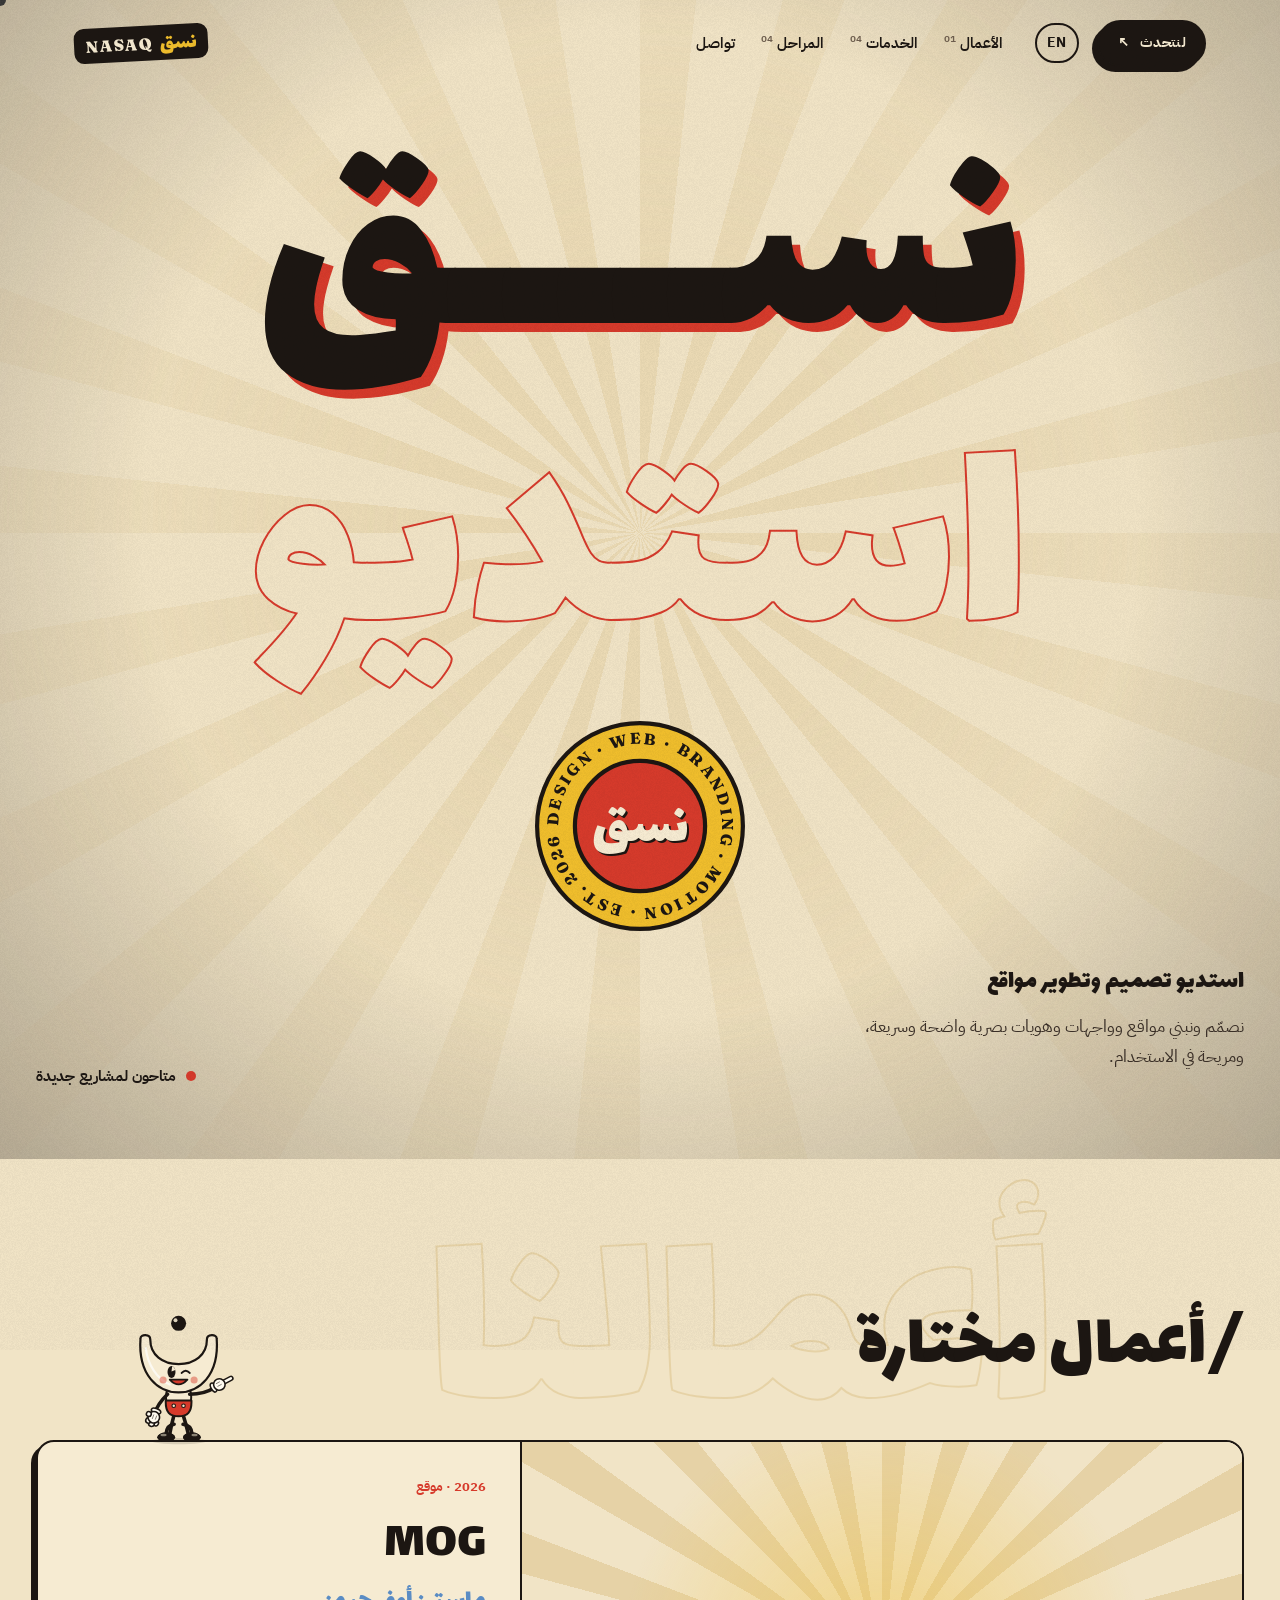
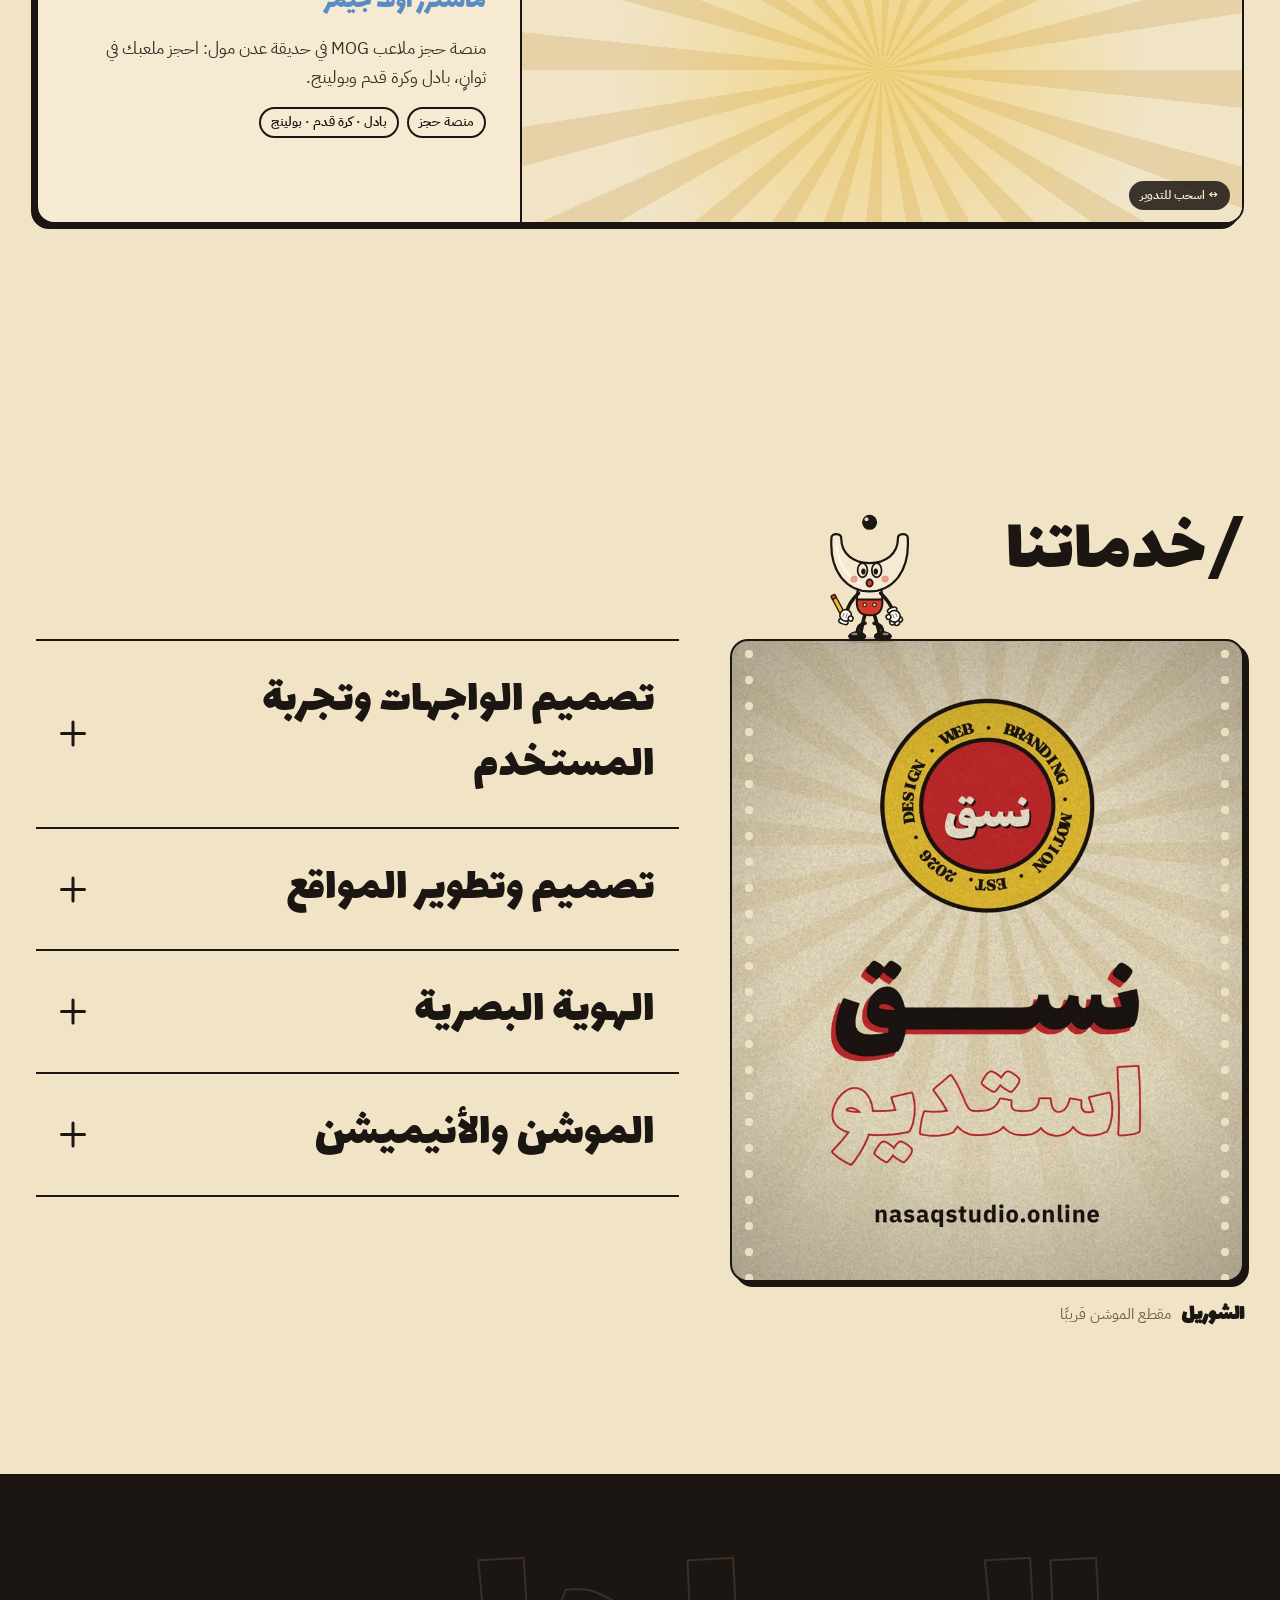
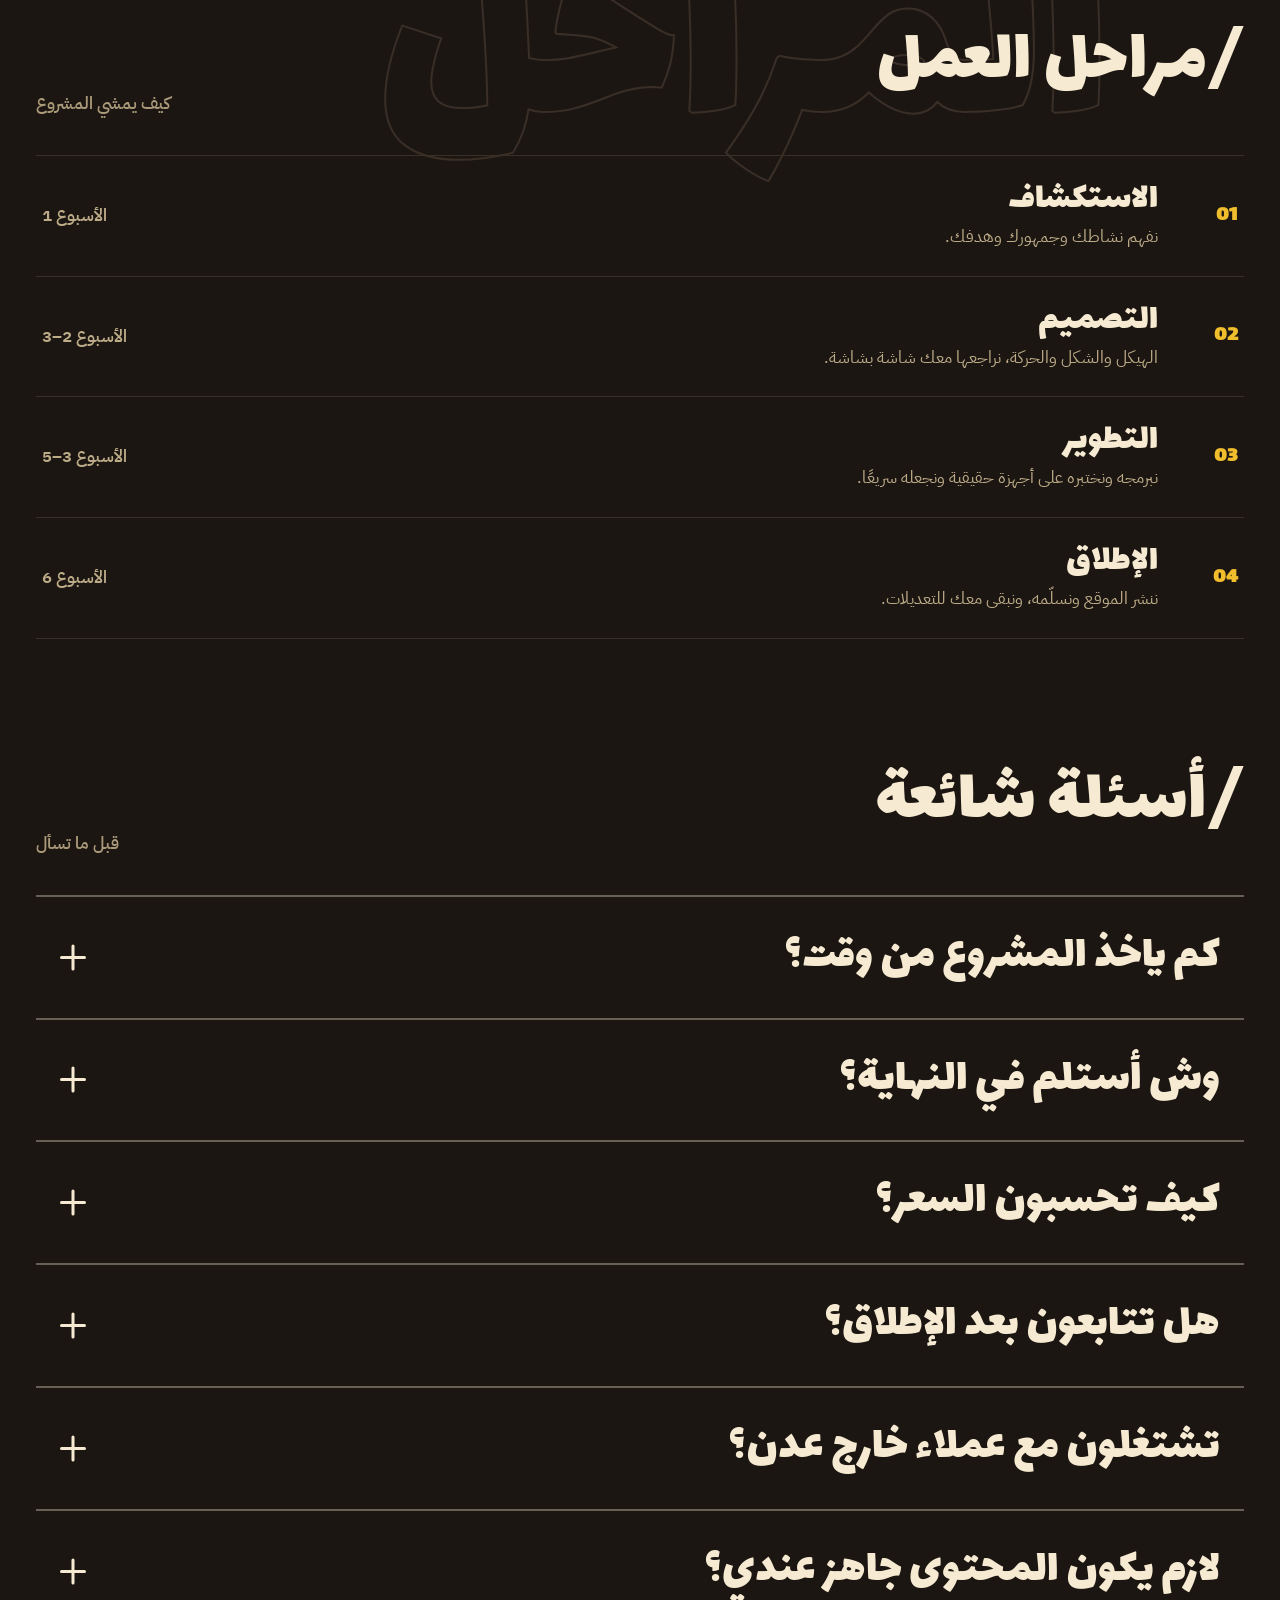
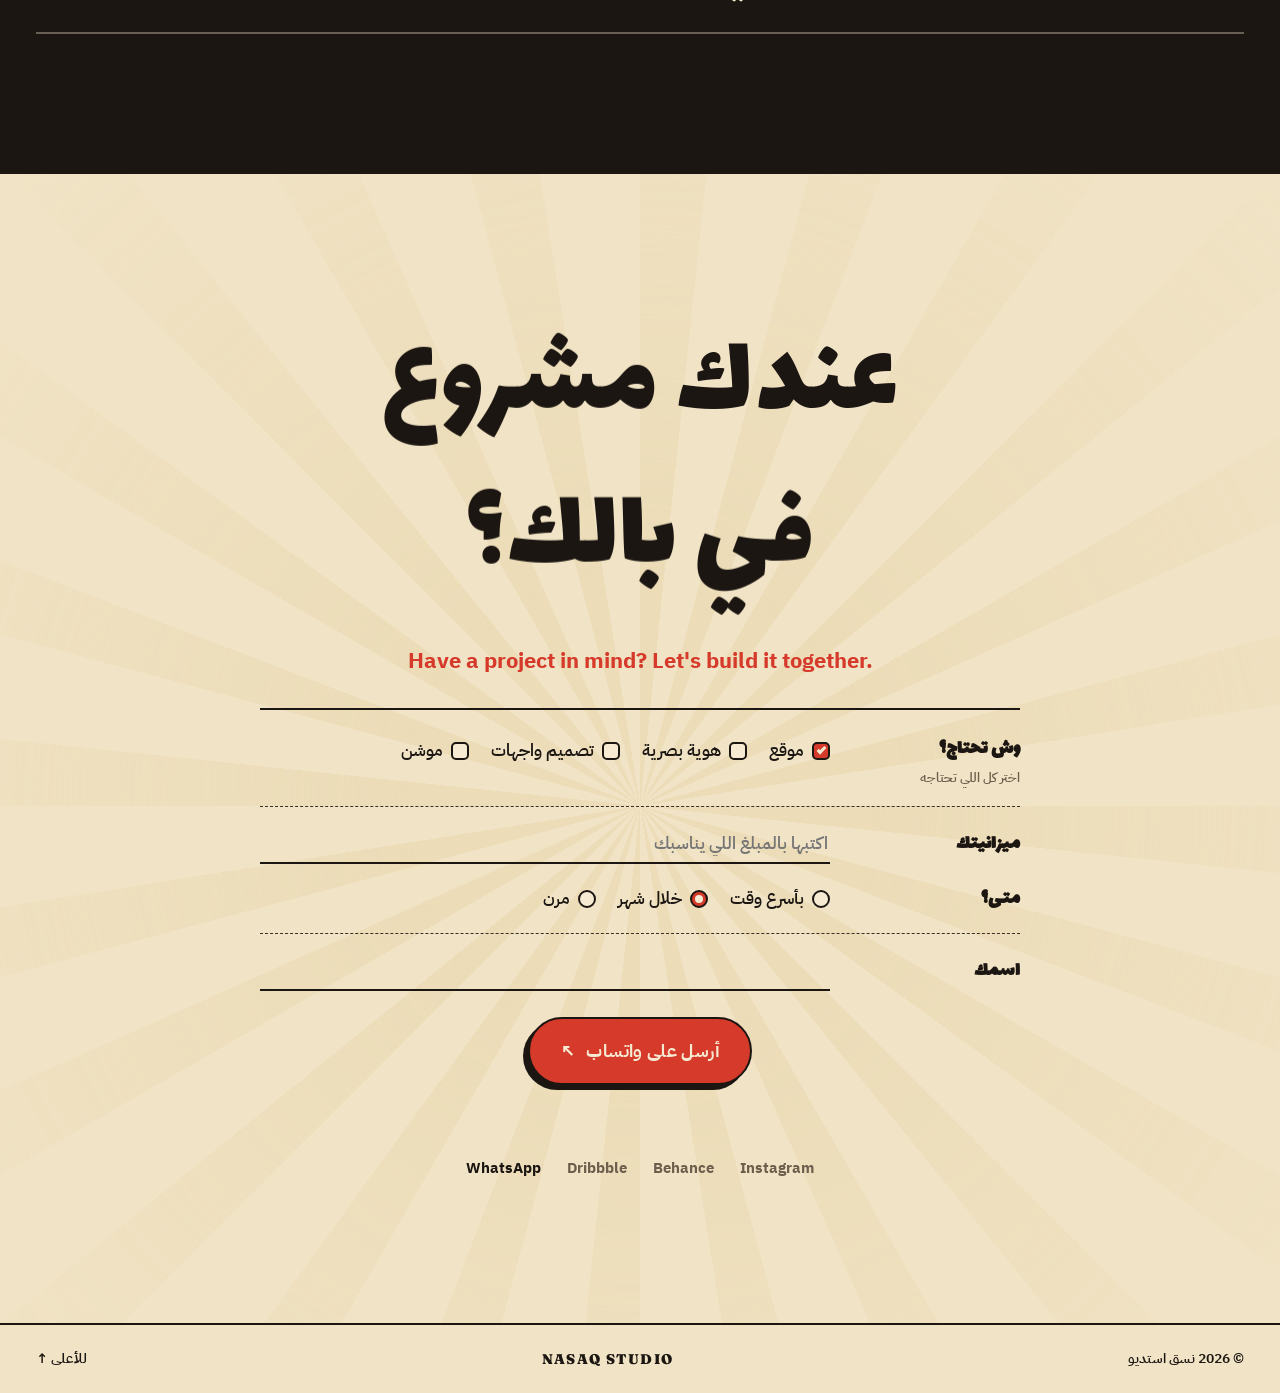
==== index.html @ 96a3510f "Lazy-load the reel and 3D, add Vercel Analytics and an FAQ - three.js is fetched only when a 3D cove" ====
<!doctype html>
<html lang="en" dir="ltr">
<head>
<meta charset="utf-8">
<meta name="viewport" content="width=device-width, initial-scale=1, viewport-fit=cover">
<title>Nasaq Studio</title>
<meta name="claude:viewport-fit-sides" content="cover">
<meta name="description" content="Nasaq Studio designs and builds websites, interfaces and brands.">
<meta property="og:type" content="website">
<meta property="og:title" content="نسق استديو · Nasaq Studio">
<meta property="og:description" content="Design &amp; web studio. Websites, interfaces and brands.">
<meta property="og:image" content="https://nasaqstudio.online/assets/og.png">
<meta property="og:url" content="https://nasaqstudio.online/">
<meta property="og:image:width" content="1200">
<meta property="og:image:height" content="630">
<meta name="twitter:card" content="summary_large_image">
<meta name="theme-color" content="#F1E4C6">
<link rel="icon" href="assets/icon.svg" type="image/svg+xml">
<link rel="preconnect" href="https://fonts.googleapis.com">
<link rel="preconnect" href="https://fonts.gstatic.com" crossorigin>
<link rel="stylesheet" href="https://fonts.googleapis.com/css2?family=Bricolage+Grotesque:opsz,wght@12..96,400;12..96,600;12..96,800&family=Fraunces:opsz,wght,SOFT,WONK@9..144,400..900,0..100,0..1&family=IBM+Plex+Sans+Arabic:wght@400;600;700&family=Lalezar&display=swap">
<script>
  (function (d) {
    // Arabic is the default; English only when the visitor picked it
    var l; try { l = localStorage.getItem('nasaq-lang'); } catch (e) {}
    if (l !== 'en') { d.lang = 'ar'; d.dir = 'rtl'; }
    d.classList.add('js-intro');
  })(document.documentElement);
</script>
<link rel="stylesheet" href="assets/style.css">
<script type="application/ld+json">{"@context": "https://schema.org", "@type": "FAQPage", "inLanguage": "ar", "mainEntity": [{"@type": "Question", "name": "كم ياخذ المشروع من وقت؟", "acceptedAnswer": {"@type": "Answer", "text": "أغلب المواقع تاخذ حوالي ستة أسابيع من أول جلسة لين الإطلاق، والصفحة الواحدة أقل. وتستلم جدول زمني واضح قبل ما نبدأ."}}, {"@type": "Question", "name": "وش أستلم في النهاية؟", "acceptedAnswer": {"@type": "Answer", "text": "موقع شغّال على الدومين حقك، وملفات التصميم، والكود المصدري، ودليل مختصر تعدّل فيه المحتوى بنفسك."}}, {"@type": "Question", "name": "كيف تحسبون السعر؟", "acceptedAnswer": {"@type": "Answer", "text": "كل مشروع يتسعّر حسب حجمه. اكتب ميزانيتك في النموذج تحت ونقترح عليك اللي يناسبها. السعر ومراحل الدفع نتفق عليها قبل أي شغل."}}, {"@type": "Question", "name": "هل تتابعون بعد الإطلاق؟", "acceptedAnswer": {"@type": "Answer", "text": "أكيد. نبقى معك للإصلاحات والتعديلات بعد الإطلاق، لفترة نتفق عليها سوا."}}, {"@type": "Question", "name": "تشتغلون مع عملاء خارج عدن؟", "acceptedAnswer": {"@type": "Answer", "text": "نعم. نشتغل مع عملاء من أي مكان، عن طريق واتساب ومكالمات الفيديو."}}, {"@type": "Question", "name": "لازم يكون المحتوى جاهز عندي؟", "acceptedAnswer": {"@type": "Answer", "text": "لا. أرسل اللي عندك، ونساعدك في النصوص والصور."}}]}</script>
</head>
<body>

<div class="grain" aria-hidden="true"></div>
<div class="iris" aria-hidden="true"></div>
<div class="follower" aria-hidden="true"><span></span></div>

<header class="nav">
  <div class="nav-in">
    <a class="logo" href="#top" aria-label="Nasaq Studio">
      <span class="logo-ar" lang="ar" dir="rtl">نسق</span><span class="logo-en">NASAQ</span>
    </a>
    <nav class="links" aria-label="Sections">
      <a href="#work"><span data-i18n="nav.work">Work</span> <sup data-count="work">01</sup></a>
      <a href="#services"><span data-i18n="nav.services">Services</span> <sup>04</sup></a>
      <a href="#process"><span data-i18n="nav.process">Process</span> <sup>04</sup></a>
      <a href="#contact" data-i18n="nav.contact">Contact</a>
    </nav>
    <button class="lang-btn" id="lang-tab" type="button"></button>
    <a class="btn btn-ink" href="#contact"><span data-i18n="nav.talk">Let's talk</span> <span class="arr">↗</span></a>
  </div>
</header>

<main id="top">

  <!-- HERO -->
  <section class="hero">
    <div class="rays" aria-hidden="true"></div>
    <div class="wrap hero-in">
      <h1 class="hero-title">
        <span class="line solid" data-split data-i18n="hero.solidFit">NASAQ</span>
        <span class="line outline" data-split data-i18n="hero.outline">STUDIO</span>
      </h1>

      <div class="seal">
        <svg viewBox="0 0 200 200">
          <defs><path id="ring" d="M100,100 m-78,0 a78,78 0 1,1 156,0 a78,78 0 1,1 -156,0"/></defs>
          <circle cx="100" cy="100" r="98" class="seal-bg"/>
          <circle cx="100" cy="100" r="62" class="seal-core"/>
          <text class="seal-ring" direction="ltr"><textPath href="#ring">DESIGN · WEB · BRANDING · MOTION · EST. 2026 ·</textPath></text>
        </svg>
        <span class="seal-ar" lang="ar" dir="rtl">نسق</span>
      </div>

      <div class="hero-foot">
        <div class="hero-copy reveal">
          <h2 data-i18n="hero.kicker">Design &amp; web studio</h2>
          <p data-i18n="hero.text">We design and build websites, interfaces and brands that are clear, quick and a pleasure to use.</p>
        </div>
        <p class="hero-status reveal"><i></i><span data-i18n="status">Available for new projects</span></p>
      </div>
    </div>
  </section>

  <!-- WORK -->
  <section class="sec work" id="work">
    <div class="ghost" aria-hidden="true" data-i18n="work.ghost">PORTFOLIO</div>
    <div class="wrap">
      <div class="sec-head">
        <h2 class="sec-title" data-split-words data-i18n="work.title">/Selected work</h2>
        <div class="filters" role="tablist" hidden>
          <button class="chip is-on" data-filter="all" role="tab" aria-selected="true" data-i18n="filter.all">All</button>
          <button class="chip" data-filter="website" role="tab" aria-selected="false" data-i18n="filter.website">Websites</button>
          <button class="chip" data-filter="branding" role="tab" aria-selected="false" data-i18n="filter.branding">Branding</button>
          <button class="chip" data-filter="exploration" role="tab" aria-selected="false" data-i18n="filter.exploration">Exploration</button>
        </div>
      </div>
      <div class="seat-wrap">
        <div class="noon-seat noon-work" data-noon="point" data-face="wink" data-seat aria-hidden="true"></div>
        <div class="grid" id="grid"></div>
      </div>
    </div>
  </section>

  <!-- SERVICES -->
  <section class="sec services" id="services">
    <div class="wrap">
      <h2 class="sec-title" data-split-words data-i18n="services.title">/Services</h2>
      <div class="svc">
      <figure class="reel" id="reel">
        <div class="noon-seat noon-reel" data-noon="pencil" data-face="wow" data-seat aria-hidden="true"></div>
        <div class="reel-screen">
          <div class="leader" aria-hidden="true"><span class="leader-n">3</span></div>
        </div>
        <figcaption><b data-i18n="reel.title">Showreel</b> <span data-i18n="reel.soon">Motion piece coming soon</span></figcaption>
      </figure>
      <ul class="acc">
        <li class="acc-item">
          <button class="acc-head" aria-expanded="false">
            <span class="acc-name" data-i18n="s1.name">UI/UX Design</span><span class="acc-icon" aria-hidden="true"></span>
          </button>
          <div class="acc-body"><div class="acc-inner">
            <p data-i18n="s1.text">Clear, scalable interfaces for websites, dashboards and mobile apps.</p>
          </div></div>
        </li>
        <li class="acc-item">
          <button class="acc-head" aria-expanded="false">
            <span class="acc-name" data-i18n="s2.name">Web Design &amp; Dev</span><span class="acc-icon" aria-hidden="true"></span>
          </button>
          <div class="acc-body"><div class="acc-inner">
            <p data-i18n="s2.text">Complete websites, designed and coded by us, fast on every phone.</p>
          </div></div>
        </li>
        <li class="acc-item">
          <button class="acc-head" aria-expanded="false">
            <span class="acc-name" data-i18n="s3.name">Branding</span><span class="acc-icon" aria-hidden="true"></span>
          </button>
          <div class="acc-body"><div class="acc-inner">
            <p data-i18n="s3.text">Logos, colour, type and the rules that keep a brand consistent.</p>
          </div></div>
        </li>
        <li class="acc-item">
          <button class="acc-head" aria-expanded="false">
            <span class="acc-name" data-i18n="s4.name">Motion &amp; Animation</span><span class="acc-icon" aria-hidden="true"></span>
          </button>
          <div class="acc-body"><div class="acc-inner">
            <p data-i18n="s4.text">Interface motion and short animations that make a product feel alive.</p>
          </div></div>
        </li>
      </ul>
      </div>
    </div>
  </section>

  <!-- PROCESS -->
  <section class="sec process" id="process">
    <div class="ghost ghost-dark" aria-hidden="true" data-i18n="process.ghost">PROCESS</div>
    <div class="wrap">
      <div class="sec-head">
        <h2 class="sec-title" data-split-words data-i18n="process.title">/Process</h2>
        <span class="sec-note" data-i18n="process.note">How a project runs</span>
      </div>
      <ol class="rows">
        <li class="row" data-follow="Listen" data-follow-key="p1.follow">
          <span class="row-n">01</span>
          <span class="row-main"><b data-i18n="p1.name">Discover</b><em data-i18n="p1.text">We learn the business, the audience and the goal.</em></span>
          <span class="row-when" data-i18n="p1.when">Week 1</span>
        </li>
        <li class="row" data-follow="Sketch" data-follow-key="p2.follow">
          <span class="row-n">02</span>
          <span class="row-main"><b data-i18n="p2.name">Design</b><em data-i18n="p2.text">Structure, look and motion, reviewed with you screen by screen.</em></span>
          <span class="row-when" data-i18n="p2.when">Weeks 2–3</span>
        </li>
        <li class="row" data-follow="Code" data-follow-key="p3.follow">
          <span class="row-n">03</span>
          <span class="row-main"><b data-i18n="p3.name">Build</b><em data-i18n="p3.text">We code it, test it on real phones and make it fast.</em></span>
          <span class="row-when" data-i18n="p3.when">Weeks 3–5</span>
        </li>
        <li class="row" data-follow="Go!" data-follow-key="p4.follow">
          <span class="row-n">04</span>
          <span class="row-main"><b data-i18n="p4.name">Launch</b><em data-i18n="p4.text">We publish, hand over, and stay on for changes.</em></span>
          <span class="row-when" data-i18n="p4.when">Week 6</span>
        </li>
      </ol>

      <!-- FAQ -->
      <div class="faq" id="faq">
        <div class="sec-head">
          <h2 class="sec-title faq-title" data-split-words data-i18n="faq.title">/FAQ</h2>
          <span class="sec-note" data-i18n="faq.note">Before you ask</span>
        </div>
        <ul class="acc faq-list">
        <li class="acc-item">
          <button class="acc-head" aria-expanded="false">
            <span class="acc-name" data-i18n="faq1.q">How long does a project take?</span><span class="acc-icon" aria-hidden="true"></span>
          </button>
          <div class="acc-body"><div class="acc-inner">
            <p data-i18n="faq1.a">Most websites take about six weeks from the first call to launch. A single page takes less. You get a clear timeline before we start.</p>
          </div></div>
        </li>
        <li class="acc-item">
          <button class="acc-head" aria-expanded="false">
            <span class="acc-name" data-i18n="faq2.q">What do I get at the end?</span><span class="acc-icon" aria-hidden="true"></span>
          </button>
          <div class="acc-body"><div class="acc-inner">
            <p data-i18n="faq2.a">A live site on your own domain, the design files, the source code, and a short guide for updating your content.</p>
          </div></div>
        </li>
        <li class="acc-item">
          <button class="acc-head" aria-expanded="false">
            <span class="acc-name" data-i18n="faq3.q">How do you price a project?</span><span class="acc-icon" aria-hidden="true"></span>
          </button>
          <div class="acc-body"><div class="acc-inner">
            <p data-i18n="faq3.a">Every project is priced on its scope. Write your budget in the brief below and we will suggest what fits it. Price and payment steps are agreed before any work starts.</p>
          </div></div>
        </li>
        <li class="acc-item">
          <button class="acc-head" aria-expanded="false">
            <span class="acc-name" data-i18n="faq4.q">Do you stay on after launch?</span><span class="acc-icon" aria-hidden="true"></span>
          </button>
          <div class="acc-body"><div class="acc-inner">
            <p data-i18n="faq4.a">Yes. We stay with you for fixes and changes after launch, for a period we agree on together.</p>
          </div></div>
        </li>
        <li class="acc-item">
          <button class="acc-head" aria-expanded="false">
            <span class="acc-name" data-i18n="faq5.q">Do you work with clients outside Aden?</span><span class="acc-icon" aria-hidden="true"></span>
          </button>
          <div class="acc-body"><div class="acc-inner">
            <p data-i18n="faq5.a">Yes. We work with clients anywhere, over WhatsApp and video calls.</p>
          </div></div>
        </li>
        <li class="acc-item">
          <button class="acc-head" aria-expanded="false">
            <span class="acc-name" data-i18n="faq6.q">Do I need my content ready?</span><span class="acc-icon" aria-hidden="true"></span>
          </button>
          <div class="acc-body"><div class="acc-inner">
            <p data-i18n="faq6.a">No. Send what you have, and we help with the text and the images.</p>
          </div></div>
        </li>
        </ul>
      </div>
    </div>
  </section>

  <!-- CONTACT -->
  <section class="sec contact" id="contact">
    <div class="rays rays-soft" aria-hidden="true"></div>
    <div class="wrap contact-in">
      <h2 class="cta-title" data-split-words data-i18n="cta.title">Have a project in mind?</h2>
      <p class="cta-alt" lang="ar" dir="rtl" data-i18n="cta.alt" data-alt-lang>عندك مشروع؟ خلّنا نسوّيه سوا.</p>
      <form class="brief" id="brief" novalidate>
        <fieldset>
          <legend><span data-i18n="brief.type">What do you need?</span> <small data-i18n="brief.many">pick all that apply</small></legend>
          <div class="opts">
            <label><input type="checkbox" name="type" id="type-web" value="web" checked><span data-i18n="brief.web">Website</span></label>
            <label><input type="checkbox" name="type" id="type-brand" value="brand"><span data-i18n="brief.brand">Branding</span></label>
            <label><input type="checkbox" name="type" id="type-ui" value="ui"><span data-i18n="brief.ui">UI/UX design</span></label>
            <label><input type="checkbox" name="type" id="type-motion" value="motion"><span data-i18n="brief.motion">Motion</span></label>
          </div>
        </fieldset>
        <label class="brief-name"><span data-i18n="brief.budget">Your budget</span>
          <input type="text" id="brief-budget" name="budget" inputmode="text" placeholder="e.g. $800" data-i18n-ph="brief.budgetPh">
        </label>
        <fieldset>
          <legend data-i18n="brief.when">When?</legend>
          <div class="opts">
            <label><input type="radio" name="when" id="when-1" value="1"><span data-i18n="brief.w1">As soon as possible</span></label>
            <label><input type="radio" name="when" id="when-2" value="2" checked><span data-i18n="brief.w2">Within a month</span></label>
            <label><input type="radio" name="when" id="when-3" value="3"><span data-i18n="brief.w3">Flexible</span></label>
          </div>
        </fieldset>
        <label class="brief-name"><span data-i18n="brief.name">Your name</span>
          <input type="text" id="brief-name" name="name" autocomplete="name">
        </label>
        <button class="btn btn-red magnetic" type="submit"><span data-i18n="brief.send">Send on WhatsApp</span> <span class="arr">↗</span></button>
        <p class="brief-note" id="brief-note" aria-live="polite"></p>
        <div class="brief-done" id="brief-done" hidden>
          <div class="noon-done" data-noon="thumbs" aria-hidden="true"></div>
          <p data-i18n="brief.done">Done! Your brief is waiting in WhatsApp. Hit send there and we'll reply soon.</p>
        </div>
      </form>
      <ul class="social-links" id="social-links"></ul>
    </div>
  </section>
</main>

<footer class="foot">
  <div class="wrap foot-in">
    <span data-i18n="foot.copy">© 2026 Nasaq Studio</span>
    <span class="foot-alt" lang="ar" dir="rtl" data-i18n="foot.alt" data-alt-lang>نسق استديو</span>
    <a href="#top" data-i18n="foot.top">Back to top ↑</a>
  </div>
</footer>

<script src="assets/vendor/gsap.min.js"></script>
<script src="assets/vendor/ScrollTrigger.min.js"></script>
<script src="assets/vendor/lenis.min.js"></script>
<script src="assets/site.js"></script>
<script src="assets/i18n.js"></script>
<script src="assets/projects.js"></script>
<script src="assets/cover.js"></script>
<script src="assets/models.js"></script>
<script src="assets/noon.js"></script>
<script src="assets/main.js"></script>
<!-- Vercel Web Analytics (cookie-free page views) -->
<script>window.va = window.va || function () { (window.vaq = window.vaq || []).push(arguments); };</script>
<script defer src="/_vercel/insights/script.js"></script>
</body>
</html>
---- assets/style.css ----
/* Nasaq Studio — 1930s cartoon print on cream paper: ink outlines, hard shadows, film grain.
   Layout: typographic sections stacked like title cards; one bold colour moment per section. */
:root {
  --paper: #F1E4C6;
  --paper-2: #E6D2A6;
  --ink: #1C1612;
  --ink-2: #3A2F27;
  --cream: #F6EBD2;
  --red: #D63A2B;
  --orange: #E5682E;
  --mustard: #F0BE2C;
  --blue: #5A8CC4;
  --muted: #6E5E4E;

  --display: "Fraunces", "Georgia", "Times New Roman", serif;
  --body: "Bricolage Grotesque", "Segoe UI", system-ui, sans-serif;
  --ar: "Lalezar", "IBM Plex Sans Arabic", "Segoe UI", sans-serif;

  --ease: cubic-bezier(0.22, 1, 0.36, 1);
  --edge: 2.5px solid var(--ink);
  --shadow: 5px 5px 0 var(--ink);
  --gut: max(16px, env(safe-area-inset-left, 0px));
  --gut-r: max(16px, env(safe-area-inset-right, 0px));
  color-scheme: light;
}

*, *::before, *::after { box-sizing: border-box; }
html { -webkit-text-size-adjust: 100%; }
html.lenis, html.lenis body { height: auto; }
.lenis.lenis-smooth { scroll-behavior: auto !important; }
body {
  margin: 0;
  background: var(--paper);
  color: var(--ink);
  font-family: var(--body);
  font-size: 17px;
  line-height: 1.55;
  overflow-x: hidden;
}
img { max-width: 100%; display: block; }
a { color: inherit; }
button { font: inherit; color: inherit; }
:focus-visible { outline: 3px solid var(--red); outline-offset: 3px; }
[lang="ar"] { font-family: var(--ar); font-weight: 400; }

.wrap {
  width: 100%;
  max-width: 1240px;
  margin-inline: auto;
  padding-left: var(--gut);
  padding-right: var(--gut-r);
}

/* ---------- Film grain + vignette ---------- */
.grain {
  position: fixed; inset: -50%;
  z-index: 90; pointer-events: none;
  opacity: .14; mix-blend-mode: multiply;
  background-size: 160px 160px;
  animation: grain 1s steps(6) infinite;
}
@keyframes grain {
  0% { transform: translate(0, 0); }
  20% { transform: translate(-3%, 2%); }
  40% { transform: translate(2%, -3%); }
  60% { transform: translate(-2%, -1%); }
  80% { transform: translate(3%, 3%); }
  100% { transform: translate(0, 0); }
}

/* ---------- Iris (page in/out) ---------- */
.iris {
  --r: 150vmax;
  position: fixed; inset: 0; z-index: 100; pointer-events: none;
  background: var(--ink);
  -webkit-mask: radial-gradient(circle at var(--x, 50%) var(--y, 50%), transparent var(--r), #000 calc(var(--r) + 1px));
          mask: radial-gradient(circle at var(--x, 50%) var(--y, 50%), transparent var(--r), #000 calc(var(--r) + 1px));
  visibility: hidden;
}
html.js-intro .iris { visibility: visible; --r: 0px; }
.is-flicker { animation: flicker .9s steps(7) .3s 1 both; }
@keyframes flicker {
  0%, 30%, 60% { filter: brightness(1); }
  15%, 45% { filter: brightness(.82); }
  75% { filter: brightness(1.06); }
  100% { filter: none; }
}

/* ---------- Pills, chips, buttons ---------- */
.pill {
  display: inline-flex; align-items: center; gap: 8px;
  padding: 6px 14px;
  border: var(--edge); border-radius: 999px;
  background: var(--cream);
  font-size: 14px; font-weight: 600; text-decoration: none;
  white-space: nowrap;
  transition: transform .4s var(--ease), box-shadow .4s var(--ease), background .3s;
}
a.pill:hover { transform: translate(-2px, -2px); box-shadow: 3px 3px 0 var(--ink); background: var(--mustard); }
.status i {
  width: 9px; height: 9px; border-radius: 50%;
  background: var(--red); box-shadow: 0 0 0 0 var(--red);
  animation: pulse 1.8s var(--ease) infinite;
}
@keyframes pulse {
  0% { box-shadow: 0 0 0 0 rgba(214, 58, 43, .55); }
  100% { box-shadow: 0 0 0 9px rgba(214, 58, 43, 0); }
}

.btn {
  display: inline-flex; align-items: center; gap: 10px;
  padding: 12px 22px;
  border: var(--edge); border-radius: 999px;
  font-weight: 800; font-size: 15px; letter-spacing: .02em;
  text-decoration: none; white-space: nowrap;
  box-shadow: var(--shadow);
  transition: transform .45s var(--ease), box-shadow .45s var(--ease);
}
.btn:hover { transform: translate(-2px, -2px); box-shadow: 7px 7px 0 var(--ink); }
.btn:active { transform: translate(3px, 3px); box-shadow: 1px 1px 0 var(--ink); }
.btn .arr { display: inline-block; transition: transform .45s var(--ease); }
.btn:hover .arr { transform: rotate(45deg); }
.btn-ink { background: var(--ink); color: var(--cream); }
.btn-red { background: var(--red); color: var(--cream); font-size: 18px; padding: 16px 30px; }

.chip {
  border: var(--edge); border-radius: 999px;
  background: transparent; padding: 6px 14px;
  font-size: 14px; font-weight: 600; cursor: pointer;
  transition: background .3s, color .3s;
}
.chip:hover { background: var(--paper-2); }
.chip.is-on { background: var(--ink); color: var(--cream); }

/* ---------- Nav ---------- */
/* Fixed and the same size in every state: scrolling only fades a backdrop in,
   so nothing below it moves. */
.nav {
  position: fixed; top: 0; left: 0; right: 0; z-index: 50;
  padding-top: calc(12px + env(safe-area-inset-top, 0px));
  padding-left: max(10px, env(safe-area-inset-left, 0px));
  padding-right: max(10px, env(safe-area-inset-right, 0px));
  pointer-events: none;
}
.nav-in {
  position: relative; isolation: isolate;
  display: flex; align-items: center; gap: 18px;
  max-width: 1160px; margin-inline: auto;
  padding: 8px 14px;
  pointer-events: auto;
}
.nav-in::before {
  content: ""; position: absolute; inset: 0; z-index: -1;
  background: rgba(241, 228, 198, .9);
  -webkit-backdrop-filter: blur(8px); backdrop-filter: blur(8px);
  border: var(--edge); border-radius: 999px;
  box-shadow: 3px 3px 0 var(--ink);
  opacity: 0; transform: translateY(-8px) scale(.985);
  transition: opacity .45s var(--ease), transform .6s var(--ease);
  will-change: opacity, transform;
}
.nav.is-stuck .nav-in::before { opacity: 1; transform: none; }
.lang-btn {
  flex: none; display: grid; place-items: center;
  min-width: 40px; height: 40px; padding: 0 10px;
  border: var(--edge); border-radius: 999px; background: transparent;
  font-weight: 800; font-size: 14px; letter-spacing: .04em; cursor: pointer;
  transition: background .3s, color .3s;
}
.lang-btn:lang(ar) { font-family: var(--ar); font-size: 18px; font-weight: 400; letter-spacing: 0; }
/* Header order: talk + language at the start, section links, logo at the far end */
.nav-in > .btn { order: -2; }
.nav-in > .lang-btn { order: -1; }
.nav-in > .logo { order: 1; margin-inline-start: auto; }
.nav-gap { display: none; }
.lang-btn:hover { background: var(--ink); color: var(--mustard); }
.nav-in > .btn { margin-inline-start: 0; padding: 9px 18px; font-size: 14px; box-shadow: 3px 3px 0 var(--ink); }
.logo {
  display: inline-flex; align-items: baseline; gap: 6px;
  text-decoration: none;
  background: var(--ink); color: var(--cream);
  padding: 4px 12px 2px; border-radius: 10px;
  transform: rotate(-3deg);
}
.logo-ar { font-size: 22px; line-height: 1.2; color: var(--mustard); }
.logo-en { font-family: var(--display); font-weight: 900; font-size: 16px; letter-spacing: .08em; }
.links { display: flex; gap: 26px; margin-inline-start: 14px; }
.links a { text-decoration: none; font-weight: 600; font-size: 15px; position: relative; }
.links a::after {
  content: ""; position: absolute; left: 0; right: 0; bottom: -3px; height: 2px;
  background: var(--red); transform: scaleX(0); transform-origin: right;
  transition: transform .5s var(--ease);
}
.links a:hover::after { transform: scaleX(1); transform-origin: left; }
.links sup { font-size: 10px; color: var(--muted); font-variant-numeric: tabular-nums; }
.links + .btn { margin-inline-start: 0; }
@media (max-width: 900px) {
  .links { display: none; }
  .nav .status { display: none; }
}

/* ---------- Hero ---------- */
.hero { position: relative; overflow: hidden; padding-block: calc(100px + env(safe-area-inset-top, 0px)) 70px; }
.rays {
  position: absolute; left: 50%; top: 46%;
  width: 260vmax; height: 260vmax; margin: -130vmax 0 0 -130vmax;
  background: repeating-conic-gradient(from 0deg, var(--paper-2) 0deg 6deg, transparent 6deg 15deg);
  opacity: .55;
  animation: spin 160s linear infinite;
  -webkit-mask: radial-gradient(circle, #000 0, #000 18vmax, transparent 70vmax);
          mask: radial-gradient(circle, #000 0, #000 18vmax, transparent 70vmax);
}
@keyframes spin { to { transform: rotate(360deg); } }
.hero::after { /* vignette */
  content: ""; position: absolute; inset: 0; pointer-events: none;
  background: radial-gradient(ellipse at 50% 45%, transparent 55%, rgba(28, 22, 18, .28) 100%);
}
.hero-in { position: relative; z-index: 1; display: grid; justify-items: center; gap: 10px; }
.hero-title {
  margin: 10px 0 0;
  font-family: var(--display);
  font-variation-settings: "SOFT" 100, "WONK" 1;
  font-weight: 900;
  font-size: clamp(64px, 18.5vw, 250px);
  line-height: .82; letter-spacing: -.02em;
  text-align: center;
}
.line { display: block; overflow: hidden; padding-bottom: .06em; }
.line .ch, .line .w { display: inline-block; will-change: transform; }
.line .w { white-space: nowrap; }
.solid { color: var(--ink); text-shadow: .03em .03em 0 var(--red); }
/* Outlined words: the stroke is painted first and the letter filled on top in the paper colour,
   so only the outer edge shows (no inner rings where Arabic letters overlap). */
.outline { color: var(--paper); -webkit-text-stroke: max(3px, .024em) var(--red); paint-order: stroke fill; }

.seal {
  position: relative;
  width: clamp(120px, 20vw, 210px); aspect-ratio: 1; max-width: 100%;
  margin-top: -2.2vw;
}
.seal svg { width: 100%; height: 100%; animation: spin 26s linear infinite; }
.seal-bg { fill: var(--mustard); stroke: var(--ink); stroke-width: 4; }
.seal-core { fill: var(--red); stroke: var(--ink); stroke-width: 4; }
.seal-ring { font-family: var(--body); font-weight: 800; font-size: 15px; letter-spacing: 2.4px; fill: var(--ink); }
.seal-ar {
  position: absolute; inset: 0; display: grid; place-items: center;
  font-size: clamp(30px, 5.4vw, 58px); color: var(--cream); line-height: 1;
  text-shadow: 2px 2px 0 var(--ink);
}

.hero-foot {
  width: 100%;
  display: flex; justify-content: space-between; align-items: flex-end; gap: 24px; flex-wrap: wrap;
  margin-top: 10px;
}
.hero-copy { max-width: 380px; min-width: 0; }
.hero-copy h2 { font-family: var(--display); font-size: 26px; font-weight: 800; margin: 0 0 6px; }
.hero-copy p { margin: 0 0 18px; color: var(--ink-2); }
.socials { list-style: none; margin: 0; padding: 0; display: flex; flex-direction: column; gap: 10px; align-items: flex-end; }
@media (max-width: 640px) {
  .socials { flex-direction: row; flex-wrap: wrap; align-items: center; }
  .seal { margin-top: 6px; }
}

/* ---------- Sections ---------- */
.sec { position: relative; padding-block: clamp(70px, 11vw, 140px); overflow: hidden; }
.sec-head { display: flex; align-items: flex-end; justify-content: space-between; gap: 20px; flex-wrap: wrap; margin-bottom: 36px; }
.sec-title {
  margin: 0;
  font-family: var(--display); font-weight: 800;
  font-variation-settings: "SOFT" 50, "WONK" 0;
  font-size: clamp(38px, 6.4vw, 76px);
  line-height: 1; letter-spacing: -.01em; text-transform: uppercase;
  text-wrap: balance;
}
.word { display: inline-block; overflow: hidden; vertical-align: top; padding-bottom: .08em; }
.word > span { display: inline-block; will-change: transform; }
.sec-note { font-weight: 600; color: var(--muted); }
.ghost {
  position: absolute; top: clamp(20px, 4vw, 60px); left: 0; right: 0;
  display: flex; justify-content: center;
  font-family: var(--display); font-weight: 900;
  font-size: clamp(90px, 21vw, 300px); line-height: 1;
  color: var(--paper); -webkit-text-stroke: 3px var(--paper-2); paint-order: stroke fill;
  white-space: nowrap; pointer-events: none; user-select: none;
}
.sec > .wrap { position: relative; }

/* ---------- Work grid ---------- */
.grid { display: grid; grid-template-columns: repeat(12, 1fr); gap: 26px; }
.card {
  grid-column: span 12;
  display: grid; grid-template-columns: 1.5fr 1fr; gap: 0;
  border: var(--edge); border-radius: 18px; overflow: hidden;
  background: var(--cream); box-shadow: var(--shadow);
  text-decoration: none;
  transition: transform .6s var(--ease), box-shadow .6s var(--ease);
}
.card:hover { transform: translate(-3px, -3px) rotate(-.4deg); box-shadow: 9px 9px 0 var(--ink); }
.card-media { position: relative; overflow: hidden; border-inline-end: var(--edge); min-height: 260px; }
.card-media > * { transition: transform 1s var(--ease); }
.card:hover .card-media > * { transform: scale(1.05); }
.card-body { padding: clamp(20px, 3vw, 34px); display: flex; flex-direction: column; gap: 14px; min-width: 0; }
.card-kicker { font-size: 13px; font-weight: 800; letter-spacing: .12em; text-transform: uppercase; color: var(--red); }
.card-title { font-family: var(--display); font-weight: 900; font-size: clamp(30px, 4vw, 50px); line-height: .95; margin: 0; text-wrap: balance; }
.card-title span { display: block; color: var(--blue); font-weight: 700; font-size: .55em; margin-top: 6px; }
.card-sum { margin: 0; color: var(--ink-2); }
.tags { display: flex; flex-wrap: wrap; gap: 8px; list-style: none; padding: 0; margin: 0; }
.tags li { border: 2px solid var(--ink); border-radius: 999px; padding: 2px 10px; font-size: 13px; font-weight: 600; }
.card-go {
  margin-top: auto; align-self: flex-start;
  display: inline-grid; place-items: center;
  width: 54px; height: 54px; border-radius: 50%;
  background: var(--mustard); border: var(--edge);
  font-size: 22px; font-weight: 800;
  transition: transform .6s var(--ease), background .3s;
}
.card:hover .card-go { transform: rotate(45deg); background: var(--red); color: var(--cream); }
.slot {
  grid-column: span 12;
  border: 2.5px dashed var(--ink); border-radius: 18px;
  padding: 26px; display: flex; align-items: center; justify-content: space-between; gap: 16px; flex-wrap: wrap;
  color: var(--ink-2);
}
.slot b { font-family: var(--display); font-size: 24px; color: var(--ink); }
.slot a { font-weight: 800; }
.grid .is-hidden { display: none; }
.empty { grid-column: span 12; padding: 30px; text-align: center; color: var(--muted); }
@media (max-width: 760px) {
  .card { grid-template-columns: 1fr; }
  .card-media { border-inline-end: 0; border-bottom: var(--edge); min-height: 0; aspect-ratio: 16 / 10; }
}

/* Placeholder cover */
.cover-art { position: absolute; inset: 0; }
.cover-art svg { width: 100%; height: 100%; display: block; }
.cover-art .ball { animation: bounce 1.6s var(--ease) infinite alternate; transform-origin: center; }
@keyframes bounce { from { transform: translate(0, 0); } to { transform: translate(-90px, 70px); } }
.cover-type {
  position: absolute; inset-inline-start: 6%; bottom: 8%;
  background: var(--cream); border: var(--edge); border-radius: 12px;
  padding: 8px 14px 6px; box-shadow: 4px 4px 0 var(--ink);
  transform: rotate(-2deg);
}
.cover-type b { display: block; font-family: var(--display); font-weight: 900; font-size: clamp(18px, 2.6vw, 30px); line-height: 1; text-transform: uppercase; }
.cover-type span { font-size: 13px; font-weight: 800; letter-spacing: .14em; text-transform: uppercase; color: var(--red); }
.cover-note {
  position: absolute; top: 12px; inset-inline-end: 12px;
  background: var(--ink); color: var(--cream); border-radius: 999px;
  padding: 4px 10px; font-size: 12px; font-weight: 600;
}

/* ---------- Services accordion ---------- */
.acc { list-style: none; margin: 30px 0 0; padding: 0; border-top: var(--edge); }
.acc-item { border-bottom: var(--edge); transition: background .5s var(--ease), color .5s var(--ease); }
.acc-item.is-open { background: var(--ink); color: var(--cream); border-radius: 14px; }
.acc-head {
  width: 100%; display: flex; align-items: center; justify-content: space-between; gap: 16px;
  background: none; border: 0; cursor: pointer; text-align: start;
  padding: clamp(18px, 2.6vw, 28px) clamp(10px, 2vw, 24px);
}
.acc-name {
  font-family: var(--display); font-weight: 800; text-transform: uppercase;
  font-size: clamp(26px, 4.4vw, 54px); line-height: 1;
  transition: transform .6s var(--ease);
}
.acc-head:hover .acc-name { transform: translateX(10px); }
.acc-icon { position: relative; width: 26px; height: 26px; flex: none; }
.acc-icon::before, .acc-icon::after {
  content: ""; position: absolute; left: 0; right: 0; top: 50%; height: 3px; margin-top: -1.5px;
  background: currentColor; border-radius: 2px; transition: transform .6s var(--ease);
}
.acc-icon::after { transform: rotate(90deg); }
.is-open .acc-icon::before { transform: rotate(45deg); }
.is-open .acc-icon::after { transform: rotate(135deg); }
.acc-body { display: grid; grid-template-rows: 0fr; transition: grid-template-rows .7s var(--ease); }
.is-open .acc-body { grid-template-rows: 1fr; }
.acc-inner {
  overflow: hidden; min-height: 0;
  display: flex; align-items: center; justify-content: space-between; gap: 24px; flex-wrap: wrap;
  padding-inline: clamp(10px, 2vw, 24px);
}
.is-open .acc-inner { padding-bottom: 26px; }
.acc-inner p { margin: 0; max-width: 46ch; min-width: 0; color: inherit; opacity: .85; }
.ticket {
  display: grid; gap: 2px; padding: 14px 20px;
  border: 2.5px solid var(--cream); border-radius: 12px;
  color: var(--ink); box-shadow: 5px 5px 0 var(--cream);
  transform: rotate(-4deg) translateY(20px); opacity: 0;
  transition: transform .8s var(--ease) .1s, opacity .5s .1s;
}
.is-open .ticket { transform: rotate(-4deg) translateY(0); opacity: 1; }
.ticket b { font-family: var(--display); font-size: 40px; font-weight: 900; line-height: 1; }
.ticket span { font-size: 13px; font-weight: 600; }
.t-mustard { background: var(--mustard); }
.t-red { background: var(--red); color: var(--cream); }
.t-blue { background: var(--blue); color: var(--cream); }
.t-orange { background: var(--orange); }

/* ---------- Process (ink section) ---------- */
.process { background: var(--ink); color: var(--cream); }
.process .sec-note { color: var(--paper-2); opacity: .7; }
.ghost-dark { color: var(--ink); -webkit-text-stroke-color: var(--ink-2); }
.rows { list-style: none; margin: 0; padding: 0; }
.row {
  display: grid; grid-template-columns: 60px 1fr auto; align-items: center; gap: 20px;
  padding: 24px 6px; border-bottom: 1.5px solid var(--ink-2);
  transition: padding .6s var(--ease), background .4s;
}
.row:first-child { border-top: 1.5px solid var(--ink-2); }
.row:hover { padding-inline: 18px; background: var(--ink-2); }
.row-n { font-family: var(--display); font-weight: 800; font-size: 22px; color: var(--mustard); font-variant-numeric: tabular-nums; }
.row-main { display: grid; gap: 2px; min-width: 0; }
.row-main b { font-family: var(--display); font-weight: 800; font-size: clamp(24px, 3.2vw, 38px); line-height: 1.05; }
.row-main em { font-style: normal; color: var(--paper-2); opacity: .8; }
.row-when { font-weight: 600; color: var(--paper-2); opacity: .8; white-space: nowrap; font-variant-numeric: tabular-nums; }
@media (max-width: 560px) {
  .row { grid-template-columns: 40px 1fr; }
  .row-when { grid-column: 2; }
}

.follower {
  position: fixed; left: 0; top: 0; z-index: 60; pointer-events: none;
  opacity: 0; translate: -50% -50%; transform: scale(.6);
}
.follower span {
  display: grid; place-items: center;
  width: 130px; height: 90px; border-radius: 14px;
  background: var(--mustard); color: var(--ink);
  border: 2.5px solid var(--ink); box-shadow: 5px 5px 0 var(--cream);
  font-family: var(--display); font-weight: 900; font-size: 30px;
  rotate: -6deg;
}

/* ---------- Contact ---------- */
.contact { text-align: center; }
.contact-in { position: relative; z-index: 1; display: grid; justify-items: center; gap: 22px; }
.rays-soft { top: 55%; opacity: .45; }
.cta-title {
  margin: 0;
  font-family: var(--display); font-weight: 900;
  font-variation-settings: "SOFT" 100, "WONK" 1;
  font-size: clamp(44px, 9vw, 120px); line-height: .92; text-transform: uppercase;
  text-wrap: balance; max-width: 12ch;
}
.cta-alt { margin: 0; font-size: clamp(22px, 3vw, 32px); color: var(--red); }
.socials-row { flex-direction: row; flex-wrap: wrap; justify-content: center; margin-top: 10px; }

/* ---------- Footer ---------- */
.foot { border-top: var(--edge); padding-block: 22px; font-weight: 600; font-size: 14px; }
.foot-in { display: flex; justify-content: space-between; align-items: center; gap: 16px; flex-wrap: wrap; }
.foot-alt { font-size: 20px; }
.foot a { text-decoration: none; }

/* ---------- Project page ---------- */
.p-hero { padding-block: calc(100px + env(safe-area-inset-top, 0px)) 40px; position: relative; overflow: hidden; }
.p-back { display: inline-flex; gap: 8px; align-items: center; font-weight: 700; text-decoration: none; margin-bottom: 26px; }
.p-kicker { font-size: 14px; font-weight: 800; letter-spacing: .14em; text-transform: uppercase; color: var(--red); }
.p-title {
  margin: 8px 0 0;
  font-family: var(--display); font-weight: 900;
  font-variation-settings: "SOFT" 100, "WONK" 1;
  font-size: clamp(54px, 12vw, 170px); line-height: .86; letter-spacing: -.02em; text-transform: uppercase;
}
.p-title .outline { -webkit-text-stroke-width: max(3px, .028em); }
.p-meta {
  display: grid; grid-template-columns: repeat(4, minmax(0, 1fr)); gap: 0;
  margin-top: 36px; border: var(--edge); border-radius: 14px; overflow: hidden; background: var(--cream);
}
.p-meta div { padding: 14px 18px; border-inline-end: var(--edge); min-width: 0; }
.p-meta div:last-child { border-inline-end: 0; }
.p-meta dt { font-size: 12px; font-weight: 800; letter-spacing: .12em; text-transform: uppercase; color: var(--muted); }
.p-meta dd { margin: 4px 0 0; font-weight: 700; }
@media (max-width: 700px) {
  .p-meta { grid-template-columns: 1fr 1fr; }
  .p-meta div:nth-child(2) { border-inline-end: 0; }
  .p-meta div:nth-child(-n+2) { border-bottom: var(--edge); }
}
.p-cover {
  position: relative; aspect-ratio: 16 / 9; max-width: 100%;
  border: var(--edge); border-radius: 18px; overflow: hidden; box-shadow: var(--shadow);
  background: var(--cream);
}
.p-cover > img { width: 100%; height: 100%; object-fit: cover; }
.p-text { display: grid; grid-template-columns: 220px 1fr; gap: 20px 40px; padding-block: 70px 30px; }
.p-text h2 { margin: 0; font-family: var(--display); font-weight: 800; font-size: 26px; text-transform: uppercase; }
.p-text p { margin: 0 0 30px; max-width: 62ch; font-size: 19px; color: var(--ink-2); }
.draft { background: var(--mustard); padding: 0 6px; border-radius: 4px; color: var(--ink); font-size: 13px; font-weight: 800; letter-spacing: .08em; text-transform: uppercase; vertical-align: middle; }
@media (max-width: 700px) { .p-text { grid-template-columns: 1fr; } .p-text p { margin-bottom: 14px; } }
.p-gallery { display: grid; gap: 26px; padding-bottom: 40px; }
.p-gallery img { border: var(--edge); border-radius: 14px; box-shadow: var(--shadow); }
.p-next { text-align: center; padding-block: 60px 90px; display: grid; justify-items: center; gap: 18px; }

/* ---------- Hero status line ---------- */
.hero-status {
  display: inline-flex; align-items: center; gap: 10px; margin: 0;
  font-weight: 700; font-size: 15px;
}
.hero-status i {
  width: 10px; height: 10px; border-radius: 50%; background: var(--red);
  animation: pulse 1.8s var(--ease) infinite;
}

/* ---------- 3D covers ---------- */
.card-media.has-3d, .p-cover.has-3d {
  background:
    radial-gradient(circle at 50% 60%, rgba(240, 190, 44, .45), transparent 62%),
    repeating-conic-gradient(from 0deg at 50% 60%, var(--paper-2) 0deg 6deg, var(--paper) 6deg 15deg);
  cursor: grab; touch-action: pan-y;
}
.card-media.has-3d:active, .p-cover.has-3d:active { cursor: grabbing; }
.card-media.has-3d { min-height: 380px; }
.has-3d > canvas { position: absolute; inset: 0; width: 100%; height: 100%; display: block; }
.has-3d > * { transition: none; }
.card:hover .card-media.has-3d > * { transform: none; }
.spin-hint {
  position: absolute; bottom: 12px; inset-inline-start: 12px;
  background: var(--ink); color: var(--cream); border-radius: 999px;
  padding: 4px 11px; font-size: 12px; font-weight: 600;
  opacity: .85; pointer-events: none;
}
@media (max-width: 760px) { .card-media.has-3d { min-height: 0; aspect-ratio: 4 / 3; } }

/* ---------- Services: reel + list ---------- */
.svc { display: grid; grid-template-columns: minmax(0, 1fr) minmax(0, 1.25fr); gap: clamp(24px, 4vw, 56px); align-items: start; margin-top: 30px; }
.svc .acc { margin-top: 0; }
.reel { margin: 0; position: sticky; top: 100px; }
.reel-screen {
  position: relative; aspect-ratio: 4 / 5; max-width: 100%;
  background: var(--ink); border: var(--edge); border-radius: 18px; overflow: hidden;
  box-shadow: var(--shadow);
}
/* film sprocket holes down both edges */
.reel-screen::before, .reel-screen::after {
  content: ""; position: absolute; top: 0; bottom: 0; width: 22px; z-index: 2;
  background: radial-gradient(circle, var(--paper) 0 4px, transparent 4.5px) center top / 22px 26px repeat-y;
  opacity: .9;
}
.reel-screen::before { left: 6px; } .reel-screen::after { right: 6px; }
.reel-screen video { position: absolute; inset: 0; width: 100%; height: 100%; object-fit: cover; }
.leader {
  position: absolute; inset: 0 34px; display: grid; place-items: center;
  background: repeating-conic-gradient(from 0deg, #2a221c 0deg 1deg, transparent 1deg 90deg), #3A2F27;
}
.leader::before { /* the sweeping hand of an old film countdown */
  content: ""; position: absolute; width: 140%; aspect-ratio: 1;
  background: conic-gradient(from 0deg, rgba(246, 235, 210, .16) 0deg, transparent 0deg);
  animation: sweep 1s linear infinite;
}
.leader::after {
  content: ""; position: absolute; width: 62%; aspect-ratio: 1; border-radius: 50%;
  border: 3px solid var(--cream); box-shadow: 0 0 0 10px #3A2F27, 0 0 0 13px var(--cream);
}
@property --a { syntax: "<angle>"; inherits: false; initial-value: 0deg; }
@keyframes sweep { from { --a: 0deg; } to { --a: 360deg; } }
.leader::before { background: conic-gradient(from 0deg, rgba(246, 235, 210, .2) var(--a), transparent var(--a)); }
.leader-n {
  position: relative; z-index: 1;
  font-family: "Fraunces", Georgia, serif; font-weight: 900; font-size: clamp(90px, 14vw, 170px);
  color: var(--cream); line-height: 1;
}
.reel figcaption { display: flex; gap: 10px; align-items: baseline; flex-wrap: wrap; margin-top: 14px; font-size: 15px; }
.reel figcaption b { font-family: var(--display); font-size: 22px; }
.reel figcaption span { color: var(--muted); }
.reel.has-video .leader { display: none; }
.reel.has-video .reel-screen { aspect-ratio: 4 / 5; }   /* the services film is 4:5 */
@media (max-width: 860px) {
  .svc { grid-template-columns: 1fr; }
  .reel { position: relative; top: 0; }
  .reel-screen { aspect-ratio: 16 / 10; }
}

/* ---------- Contact social links (text, not buttons) ---------- */
.social-links { list-style: none; margin: 8px 0 0; padding: 0; display: flex; flex-wrap: wrap; justify-content: center; gap: 8px 26px; }
.social-links a, .social-links span { font-weight: 700; font-size: 15px; text-decoration: none; position: relative; }
.social-links span { color: var(--muted); }
.social-links a::after {
  content: ""; position: absolute; left: 0; right: 0; bottom: -3px; height: 2px; background: var(--red);
  transform: scaleX(0); transition: transform .5s var(--ease);
}
.social-links a:hover::after { transform: scaleX(1); }

/* ---------- Project brief (a printed order form) ---------- */
.brief {
  width: 100%; max-width: 760px;
  display: grid; gap: 18px; justify-items: stretch;
  margin-top: 6px; text-align: start;
  border-top: var(--edge); padding-top: 22px;
}
.brief fieldset {
  border: 0; margin: 0; padding: 0 0 16px;
  border-bottom: 1.5px dashed var(--ink-2);
  display: grid; grid-template-columns: 170px 1fr; gap: 10px 20px; align-items: baseline;
}
.brief legend { float: left; padding: 0; font-family: var(--display); font-weight: 800; font-size: 20px; }
[dir="rtl"] .brief legend { float: right; }
.opts { display: flex; flex-wrap: wrap; gap: 8px 22px; min-width: 0; }
.opts label { display: inline-flex; align-items: center; gap: 8px; cursor: pointer; font-weight: 600; }
.opts input {
  appearance: none; -webkit-appearance: none; margin: 0;
  width: 18px; height: 18px; border: 2.5px solid var(--ink); border-radius: 50%;
  background: var(--cream); display: grid; place-items: center; flex: none;
  transition: background .3s var(--ease), transform .3s var(--ease);
}
.opts input::after { content: ""; width: 8px; height: 8px; border-radius: 50%; background: var(--cream); transform: scale(0); transition: transform .35s var(--ease); }
.opts input:checked { background: var(--red); }
.opts input:checked::after { transform: scale(1); }
.opts label:hover input { transform: scale(1.12); }
.opts input:focus-visible { outline: 3px solid var(--red); outline-offset: 2px; }
/* the services question takes several answers: square boxes with a tick */
.opts input[type="checkbox"] { border-radius: 5px; }
.opts input[type="checkbox"]::after { width: 9px; height: 5px; border-radius: 0; background: none; border: solid var(--cream); border-width: 0 0 3px 3px; transform: translateY(-1px) rotate(-45deg) scale(0); }
.opts input[type="checkbox"]:checked::after { transform: translateY(-1px) rotate(-45deg) scale(1); }
.brief legend small { display: block; font-family: var(--body); font-weight: 600; font-size: 13px; color: var(--muted); }
.brief-name { display: grid; grid-template-columns: 170px 1fr; gap: 20px; align-items: center; font-family: var(--display); font-weight: 800; font-size: 20px; }
.brief-name input {
  font: 600 17px var(--body); color: var(--ink);
  background: transparent; border: 0; border-bottom: var(--edge);
  padding: 6px 2px; min-width: 0; width: 100%;
}
.brief-name input:focus { outline: none; border-bottom-color: var(--red); }
.brief .btn { justify-self: center; margin-top: 8px; }
.brief-note { margin: 0; text-align: center; color: var(--red); font-weight: 700; min-height: 1.2em; }
@media (max-width: 640px) {
  .brief fieldset, .brief-name { grid-template-columns: 1fr; gap: 8px; }
  .brief legend { float: none; margin-bottom: 8px; }
}

/* ---------- Phone with the live site ---------- */
.p-phone {
  display: grid; grid-template-columns: auto minmax(0, 1fr); gap: clamp(28px, 6vw, 80px);
  align-items: center; padding-block: 70px 10px;
}
.phone {
  width: min(300px, 78vw); aspect-ratio: 9 / 19; max-width: 100%;
  background: var(--ink); border-radius: 44px; padding: 12px;
  box-shadow: var(--shadow), inset 0 0 0 2px var(--ink-2);
  position: relative;
}
.phone::before { /* speaker notch */
  content: ""; position: absolute; top: 20px; left: 50%; translate: -50% 0; z-index: 2;
  width: 76px; height: 20px; border-radius: 999px; background: var(--ink);
}
.phone-screen {
  position: relative; width: 100%; height: 100%; overflow: hidden;
  border-radius: 34px; background: var(--paper-2);
  container-type: inline-size;
}
.phone-wait { position: absolute; inset: 0; display: grid; place-items: center; padding: 30px; text-align: center; color: var(--muted); font-weight: 600; font-size: 14px; }
.phone-screen iframe {
  position: absolute; top: 0; left: 0; border: 0; background: transparent;
  width: 390px; height: calc(390px * 19 / 9);
  transform-origin: 0 0; transform: scale(calc(100cqw / 390px));
}
@supports not (width: 1cqw) { .phone-screen iframe { transform: scale(.71); } }
.phone-screen video { position: absolute; inset: 0; width: 100%; height: 100%; object-fit: cover; }
.p-phone-copy h2 { margin: 0 0 10px; font-family: var(--display); font-weight: 800; font-size: clamp(30px, 4vw, 48px); line-height: 1.1; }
.p-phone-copy p { margin: 0 0 18px; max-width: 42ch; color: var(--ink-2); font-size: 18px; }
.link-u { font-weight: 800; text-decoration: none; border-bottom: 2.5px solid var(--red); padding-bottom: 2px; }
@media (max-width: 700px) { .p-phone { grid-template-columns: 1fr; justify-items: center; text-align: center; } .p-phone-copy p { margin-inline: auto; } }

/* ---------- Custom cursor ---------- */
html.has-cursor, html.has-cursor * { cursor: none !important; }
html.has-cursor input[type="text"] { cursor: text !important; }
.cursor {
  position: fixed; left: 0; top: 0; z-index: 95; pointer-events: none;
  translate: -50% -50%;
}
.cursor span {
  display: grid; place-items: center;
  width: 12px; height: 12px; border-radius: 50%;
  background: var(--cream); mix-blend-mode: difference;
  font: 800 13px var(--body); color: transparent; white-space: nowrap;
  transition: width .35s var(--ease), height .35s var(--ease), background .3s, border .3s, opacity .2s;
}
.cursor { mix-blend-mode: difference; }
.cursor.is-link span { width: 38px; height: 38px; background: transparent; border: 2px solid var(--cream); }
.cursor.is-label { mix-blend-mode: normal; }
.cursor.is-label span { width: 76px; height: 76px; background: var(--red); color: var(--cream); mix-blend-mode: normal; border: 2.5px solid var(--ink); }
.cursor.is-hidden span { opacity: 0; }
html[lang="ar"] .cursor span { font-family: var(--body); font-size: 15px; }

/* ---------- Noon around the site ----------
   He sits on the top edge of the work card and the reel frame:
   scrolling down he sits, scrolling up he stands. */
.seat-wrap { position: relative; }
.noon-seat {
  position: absolute; z-index: 3; top: 0; inset-inline-end: 7%;
  width: clamp(92px, 9vw, 124px);
  translate: 0 -96%;                               /* standing: shoes on the edge */
  transition: translate .55s cubic-bezier(.34, 1.56, .64, 1);
  pointer-events: none;
}
.noon-seat.is-sitting { translate: 0 -84%; }      /* sitting: seat on the edge, legs dangle */
.noon-seat .noon > ellipse:first-child { transition: opacity .3s; }
.noon-seat.is-sitting .noon > ellipse:first-child { opacity: 0; }
.noon-reel { inset-inline-end: 16%; }
html[dir="ltr"] .noon-work .noon { transform: scaleX(-1); }   /* points across the card in both languages */
.reel { position: sticky; }
.brief-done[hidden] { display: none; }
.brief-done { display: grid; grid-template-columns: 110px 1fr; gap: 16px; align-items: center; text-align: start;
  border: var(--edge); border-radius: 16px; background: var(--cream); padding: 12px 18px; }
.brief-done p { margin: 0; font-weight: 700; font-size: 17px; }
.noon-done { width: 110px; }
.noon .noon-upper, .noon .noon-legs-stand, .noon .noon-legs-sit { transition: transform .55s cubic-bezier(.34, 1.56, .64, 1), opacity .18s; }
.noon .noon-legs-sit { opacity: 0; }
.is-sitting .noon .noon-upper { transform: translateY(24px); }
.is-sitting .noon .noon-legs-stand { opacity: 0; }
.is-sitting .noon .noon-legs-sit { opacity: 1; }
@media (max-width: 640px) { .noon-seat { width: 84px; } }

/* ---------- Noon (mascot) ---------- */
.noon { display: block; width: 100%; height: auto; overflow: visible; }
.noon .noon-eye { transform-box: fill-box; transform-origin: center; animation: noon-blink 4.2s infinite; }
.noon .noon-dot { animation: noon-bob 1.8s ease-in-out infinite; }
.noon .noon-wave { transform-box: view-box; transform-origin: 145px 200px; animation: noon-wave .9s ease-in-out infinite alternate; }
.noon-sleep .noon-dot { animation-duration: 3.2s; }
@keyframes noon-blink { 0%, 92%, 100% { transform: scaleY(1); } 95% { transform: scaleY(.08); } }
@keyframes noon-bob { 0%, 100% { transform: translateY(0); } 50% { transform: translateY(-7px); } }
@keyframes noon-wave { from { transform: rotate(-10deg); } to { transform: rotate(12deg); } }

/* ---------- Arabic ---------- */
html[lang="ar"] {
  --display: "Lalezar", "IBM Plex Sans Arabic", "Segoe UI", sans-serif;
  --body: "IBM Plex Sans Arabic", "Segoe UI", system-ui, sans-serif;
}
html[lang="ar"] body { font-size: 17px; line-height: 1.75; }
html[lang="ar"] :is(.hero-title, .sec-title, .cta-title, .p-title, .acc-name, .card-title, .row-main b, .hero-copy h2, .p-text h2, .ghost, .ticket b, .cover-type b) {
  font-weight: 400; font-synthesis: none; letter-spacing: 0; font-variation-settings: normal;
}
html[lang="ar"] .hero-title { line-height: .95; font-size: clamp(76px, 22vw, 270px); }
html[lang="ar"] .hero-title .outline { -webkit-text-stroke-width: 4px; }
html[lang="ar"] .hero-title .line { white-space: nowrap; }
html[lang="ar"] .hero-title .outline { margin-top: -.12em; }
html[lang="ar"] .line { padding-block: .05em .12em; }
html[lang="ar"] .sec-title { line-height: 1.3; }
html[lang="ar"] .cta-title { line-height: 1.25; max-width: 11ch; }
html[lang="ar"] .p-title { line-height: 1.2; }
html[lang="ar"] .p-title .sub { font-size: .5em; }
html[lang="ar"] .acc-name { line-height: 1.35; font-size: clamp(24px, 4vw, 48px); }
html[lang="ar"] .card-title { line-height: 1.3; }
html[lang="ar"] .card-kicker, html[lang="ar"] .p-kicker, html[lang="ar"] .p-meta dt, html[lang="ar"] .cover-type span { letter-spacing: 0; }
html[lang="ar"] .ticket span { font-family: var(--body); }
html[lang="ar"] .ghost { -webkit-text-stroke-width: 4px; }
html[lang="ar"] .logo-en, html[lang="ar"] .seal-ring { font-family: "Fraunces", Georgia, serif; }
[dir="rtl"] .arr { display: inline-block; scale: -1 1; }
[dir="rtl"] .acc-head:hover .acc-name { transform: translateX(-10px); }
[dir="rtl"] .card:hover { transform: translate(3px, -3px) rotate(.4deg); box-shadow: -9px 9px 0 var(--ink); }
[dir="rtl"] .card, [dir="rtl"] .btn, [dir="rtl"] .p-cover, [dir="rtl"] .cover-type { box-shadow: -5px 5px 0 var(--ink); }
[dir="rtl"] .btn:hover { transform: translate(2px, -2px); box-shadow: -7px 7px 0 var(--ink); }
[dir="rtl"] .card:hover .card-go { transform: rotate(-45deg); }
[dir="rtl"] .btn:hover .arr { transform: rotate(-45deg); }
.cta-alt:lang(en) { font-family: var(--body); font-weight: 800; color: var(--red); font-size: clamp(17px, 2.2vw, 22px); }
.foot-alt:lang(en) { font-family: "Fraunces", Georgia, serif; font-weight: 900; letter-spacing: .1em; font-size: 14px; }
.p-logo { height: clamp(60px, 9vw, 110px); width: auto; margin-top: 18px; }
.cover-logo { padding: 10px 14px; }
.cover-logo img { height: clamp(34px, 5vw, 60px); width: auto; }

/* ---------- Reduced motion ---------- */
@media (prefers-reduced-motion: reduce) {
  *, *::before, *::after { animation: none !important; transition-duration: .01ms !important; }
  html.js-intro .iris { visibility: hidden; }
  .follower { display: none; }
}

/* ---------- FAQ (inside the dark Process section) ---------- */
.faq { margin-top: clamp(64px, 9vw, 120px); }
.faq-list { border-top-color: rgba(246, 235, 210, .35); }
.faq-list .acc-item { border-bottom-color: rgba(246, 235, 210, .35); }
.faq-list .acc-item.is-open { background: var(--cream); color: var(--ink); }
.faq-list .acc-name { font-size: clamp(20px, 2.6vw, 32px); line-height: 1.15; text-transform: none; }
.faq-list .acc-inner p { max-width: 60ch; }
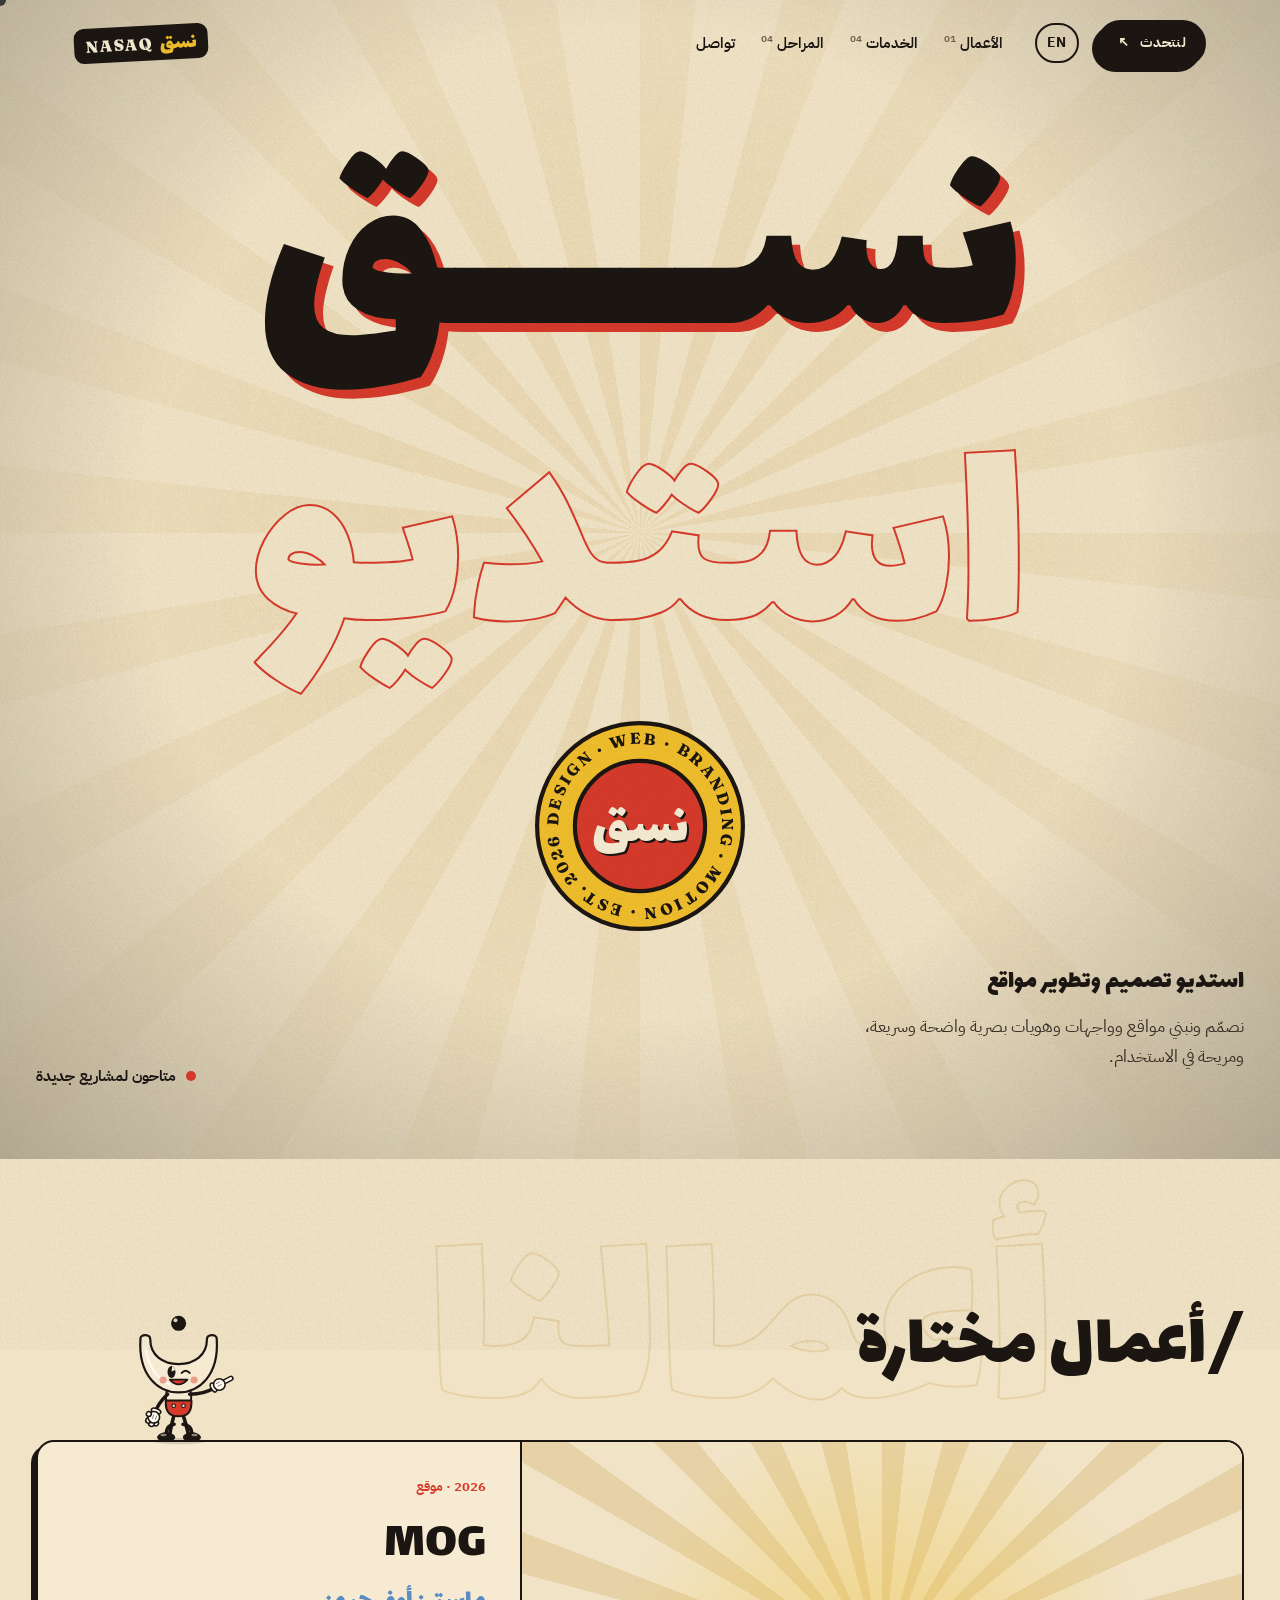
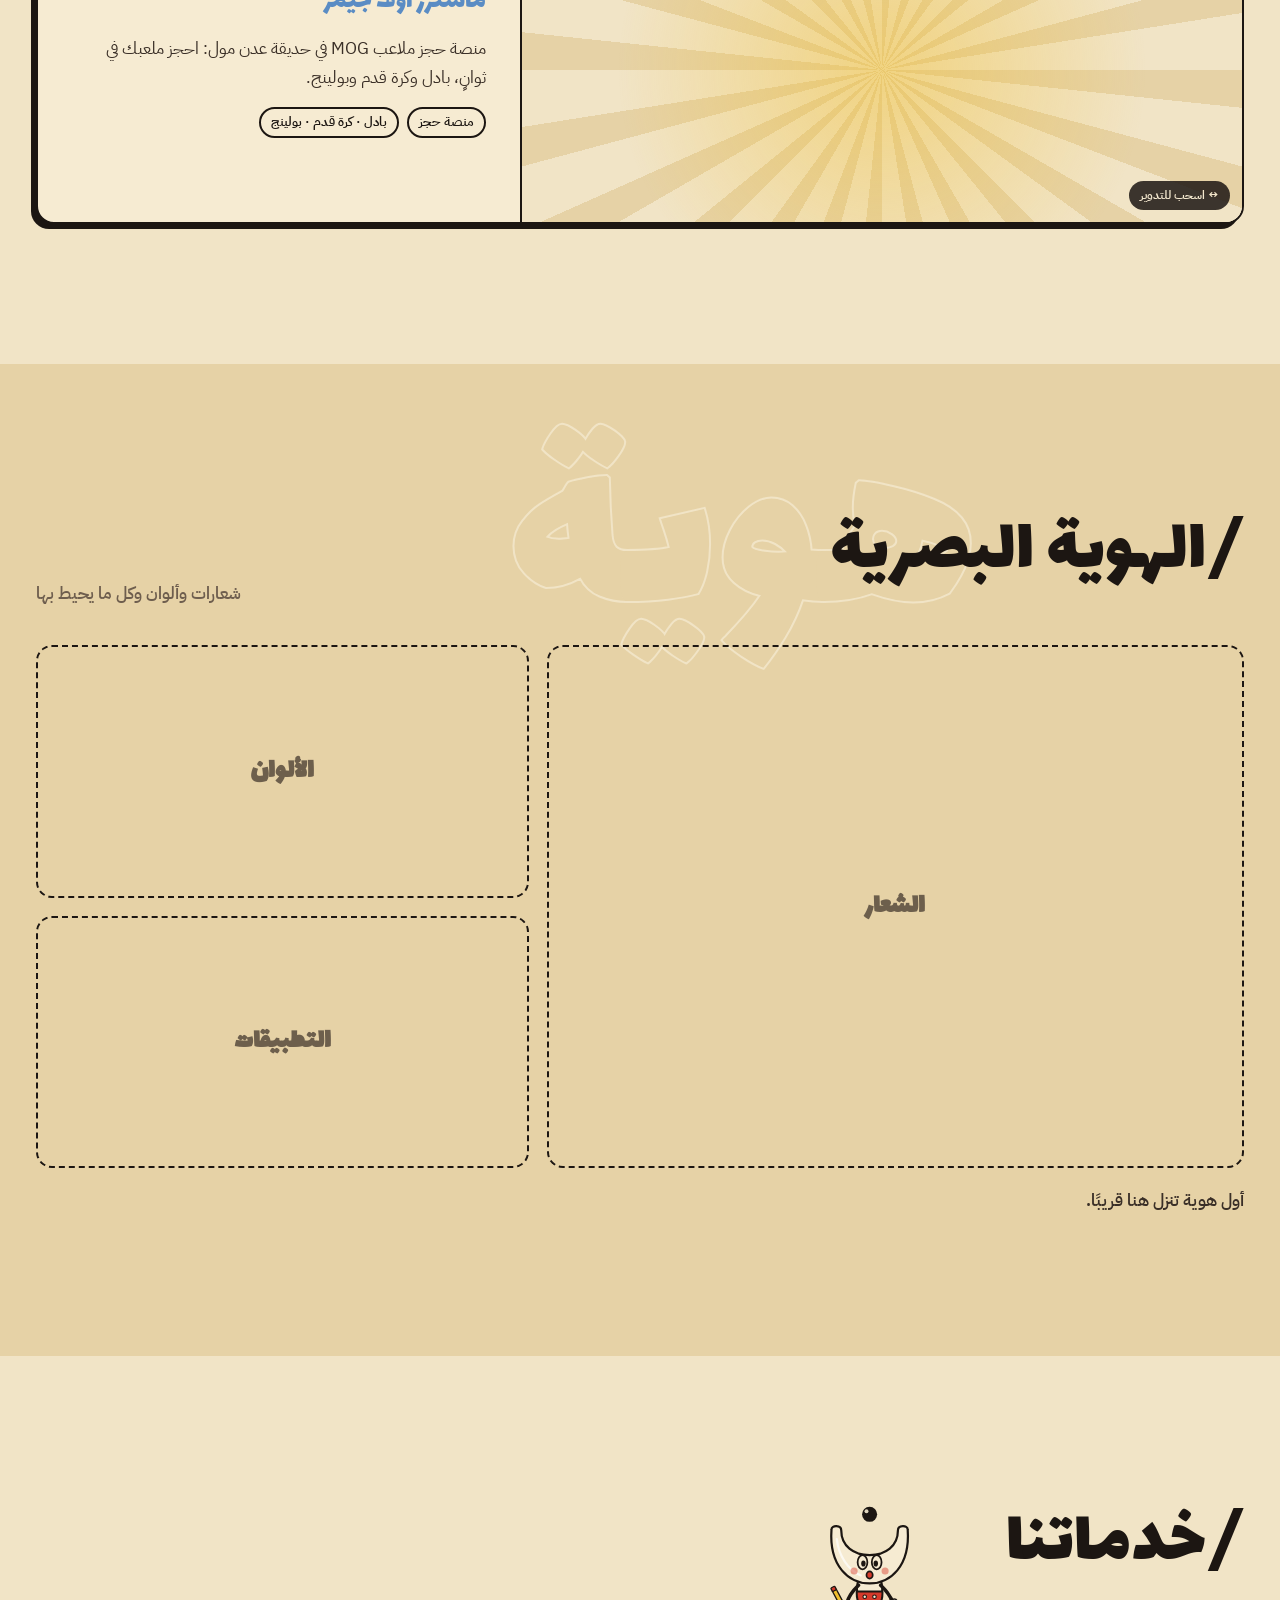
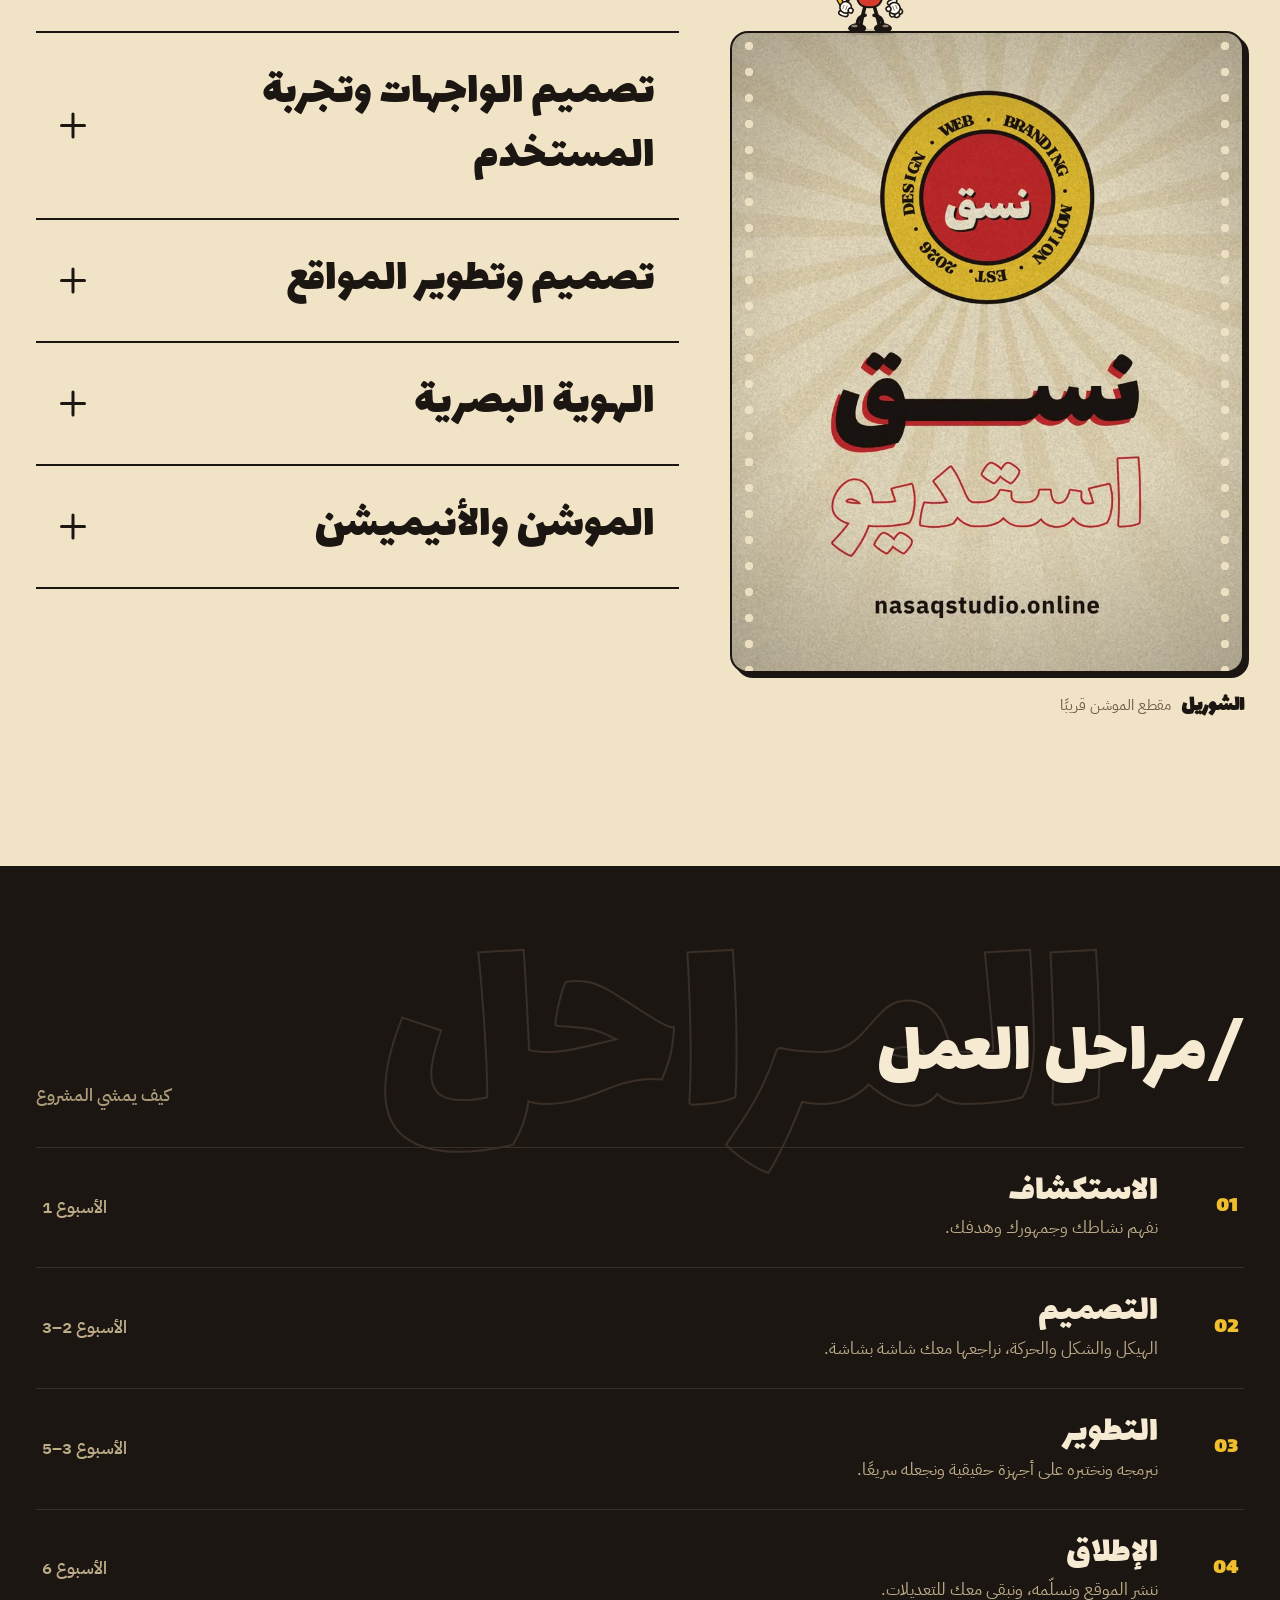
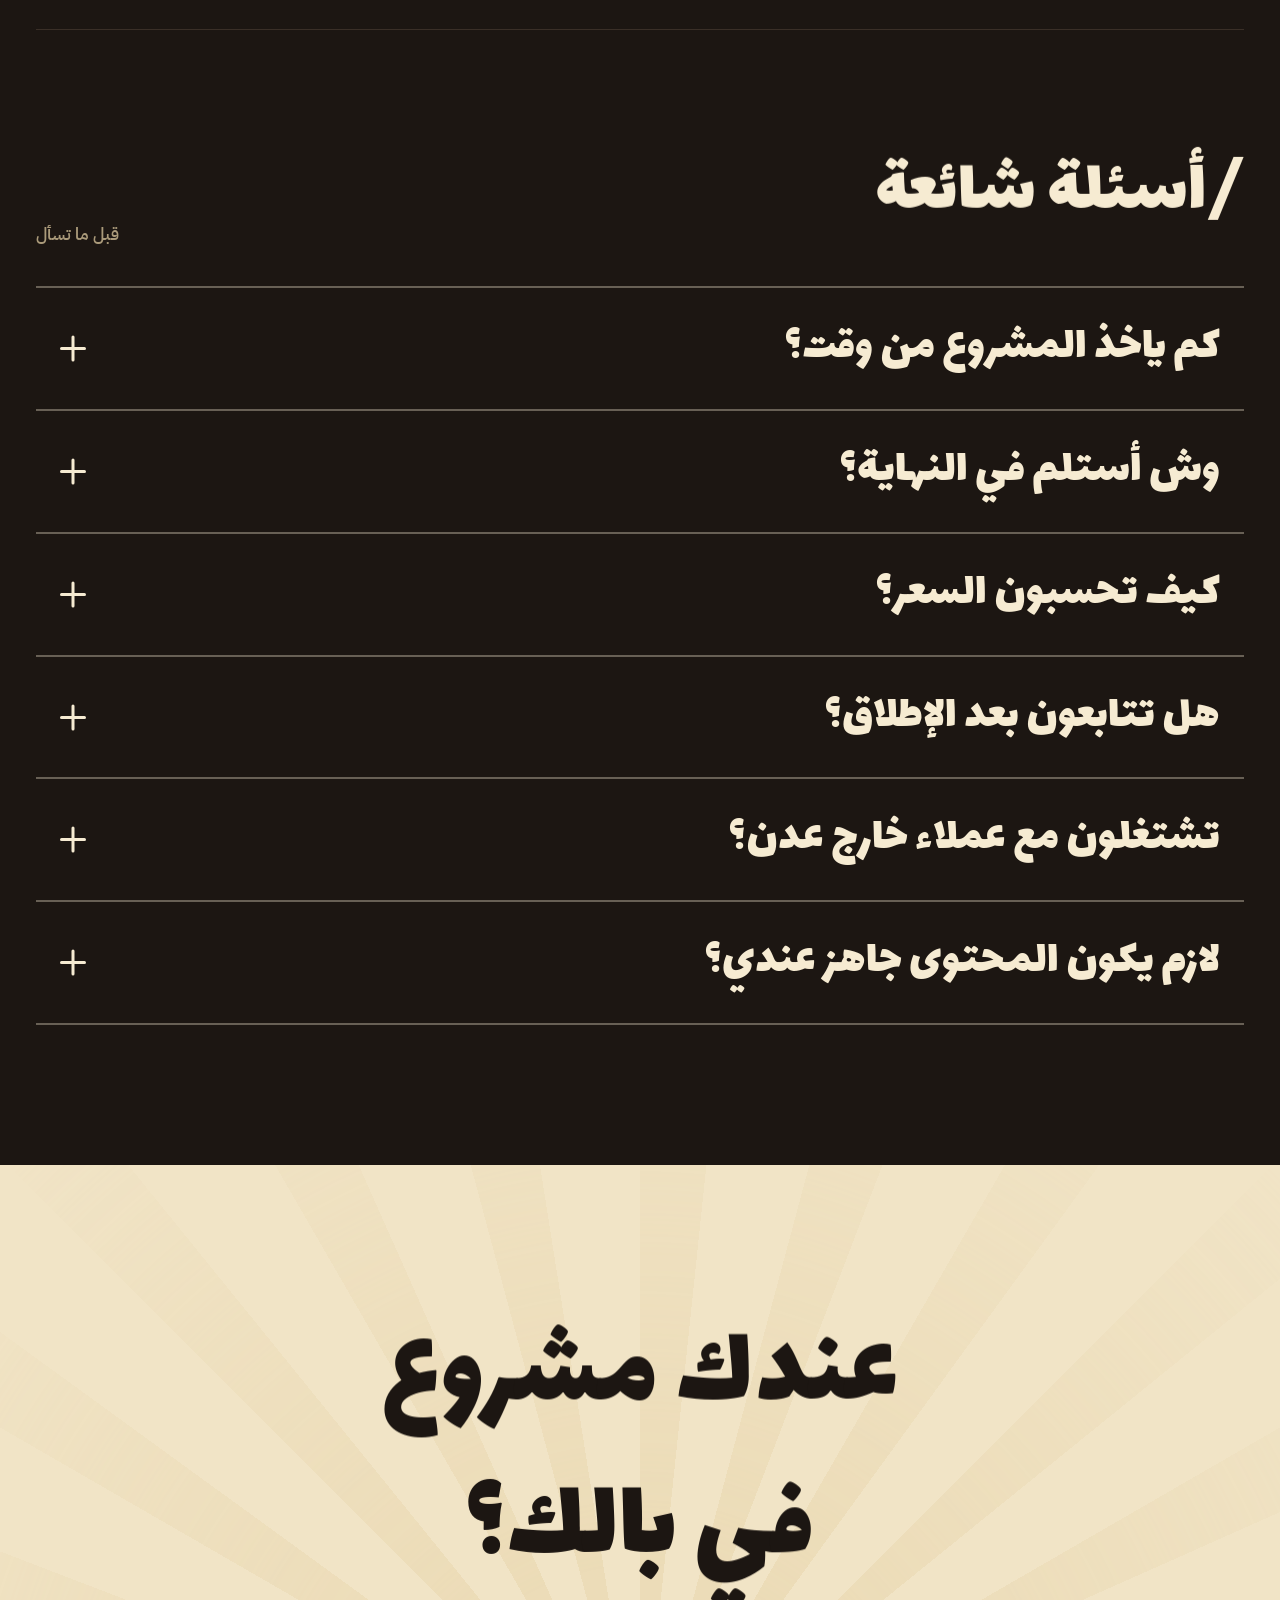
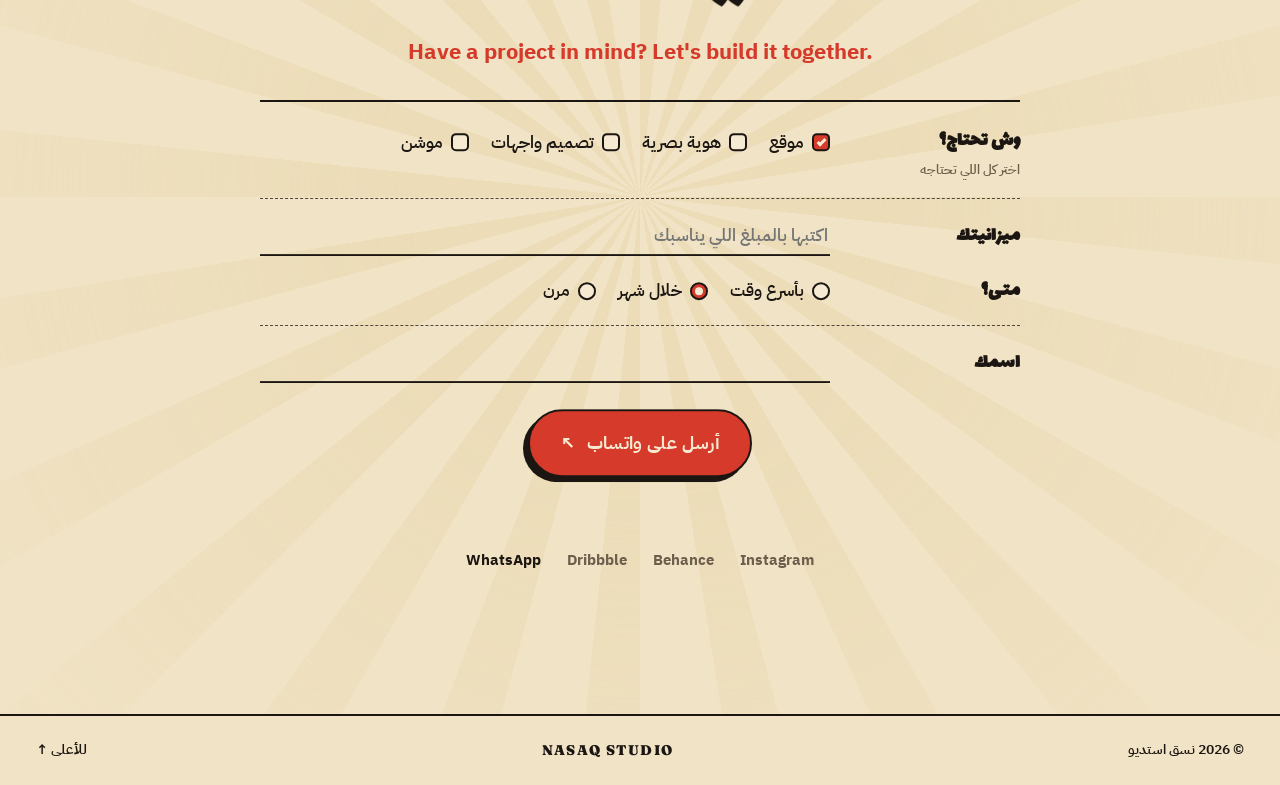
==== commit 6998fe6f: "Brand identity section, and a cursor sticker that leaves with the row - New /Brand identity section " ====
--- a/index.html
+++ b/index.html
@@ -100,6 +100,18 @@
         <div class="noon-seat noon-work" data-noon="point" data-face="wink" data-seat aria-hidden="true"></div>
         <div class="grid" id="grid"></div>
       </div>
+    </div>
+  </section>
+
+  <!-- BRAND IDENTITY -->
+  <section class="sec brands" id="branding">
+    <div class="ghost" aria-hidden="true" data-i18n="brands.ghost">IDENTITY</div>
+    <div class="wrap">
+      <div class="sec-head">
+        <h2 class="sec-title" data-split-words data-i18n="brands.title">/Brand identity</h2>
+        <span class="sec-note" data-i18n="brands.note">Logos, colour and everything around them</span>
+      </div>
+      <div id="brand-list"></div>
     </div>
   </section>
 
@@ -300,6 +312,7 @@
 <script src="assets/site.js"></script>
 <script src="assets/i18n.js"></script>
 <script src="assets/projects.js"></script>
+<script src="assets/brands.js"></script>
 <script src="assets/cover.js"></script>
 <script src="assets/models.js"></script>
 <script src="assets/noon.js"></script>
--- a/assets/style.css
+++ b/assets/style.css
@@ -770,3 +770,41 @@
 .faq-list .acc-item.is-open { background: var(--cream); color: var(--ink); }
 .faq-list .acc-name { font-size: clamp(20px, 2.6vw, 32px); line-height: 1.15; text-transform: none; }
 .faq-list .acc-inner p { max-width: 60ch; }
+
+/* ---------- Brand identity boards ---------- */
+.brands { background: var(--paper-2); }
+.brands .ghost { color: var(--paper-2); -webkit-text-stroke-color: var(--paper); }
+#brand-list { display: grid; gap: clamp(40px, 6vw, 70px); }
+.board {
+  display: grid; grid-template-columns: repeat(12, 1fr); gap: 18px;
+}
+.board-head { grid-column: span 12; display: flex; align-items: baseline; gap: 14px; flex-wrap: wrap; }
+.board-head h3 { margin: 0; font-family: var(--display); font-weight: 900; font-size: clamp(28px, 3.6vw, 44px); line-height: 1; }
+.board-head p { flex-basis: 100%; margin: 0; max-width: 60ch; color: var(--ink-2); }
+.frame {
+  position: relative; display: block; overflow: hidden;
+  border: var(--edge); border-radius: 16px; background: var(--cream); box-shadow: var(--shadow);
+}
+.frame img { display: block; width: 100%; height: 100%; object-fit: cover; transition: transform 1s var(--ease); }
+a.frame:hover img { transform: scale(1.04); }
+.f-cover { grid-column: span 7; grid-row: span 2; aspect-ratio: 4 / 3; }
+.f-side { grid-column: span 5; min-height: 120px; }
+.board:not(.board-empty) .f-side img { position: absolute; inset: 0; }  /* the big frame sets the height */
+.f-tile { grid-column: span 4; aspect-ratio: 4 / 3; }
+.swatches { grid-column: span 12; display: flex; gap: 0; list-style: none; padding: 0; margin: 0;
+  border: var(--edge); border-radius: 16px; overflow: hidden; box-shadow: var(--shadow); }
+.swatches li { flex: 1; min-height: 90px; background: var(--c); display: flex; align-items: flex-end; padding: 10px 12px; }
+.swatches li + li { border-inline-start: var(--edge); }
+.swatches span { font-size: 12px; font-weight: 800; letter-spacing: .08em; background: var(--cream); border: 2px solid var(--ink); border-radius: 999px; padding: 1px 8px; direction: ltr; }
+/* Empty board: dashed frames that show where the identity will sit */
+.board-empty .frame { border-style: dashed; box-shadow: none; background: transparent; display: grid; place-items: center; min-height: 140px; }
+.board-empty .frame span { font-family: var(--display); font-weight: 800; font-size: clamp(20px, 2.4vw, 28px); color: var(--ink-2); opacity: .7; }
+.board-soon { grid-column: span 12; margin: 0; font-weight: 600; color: var(--ink-2); }
+@media (max-width: 760px) {
+  .f-cover, .f-side { grid-column: span 12; grid-row: auto; }
+  .board:not(.board-empty) .f-side { aspect-ratio: 4 / 3; }
+  .f-tile { grid-column: span 6; }
+  .board-empty .frame { min-height: 110px; }
+  .swatches { flex-wrap: wrap; }
+  .swatches li { flex-basis: 50%; }
+}
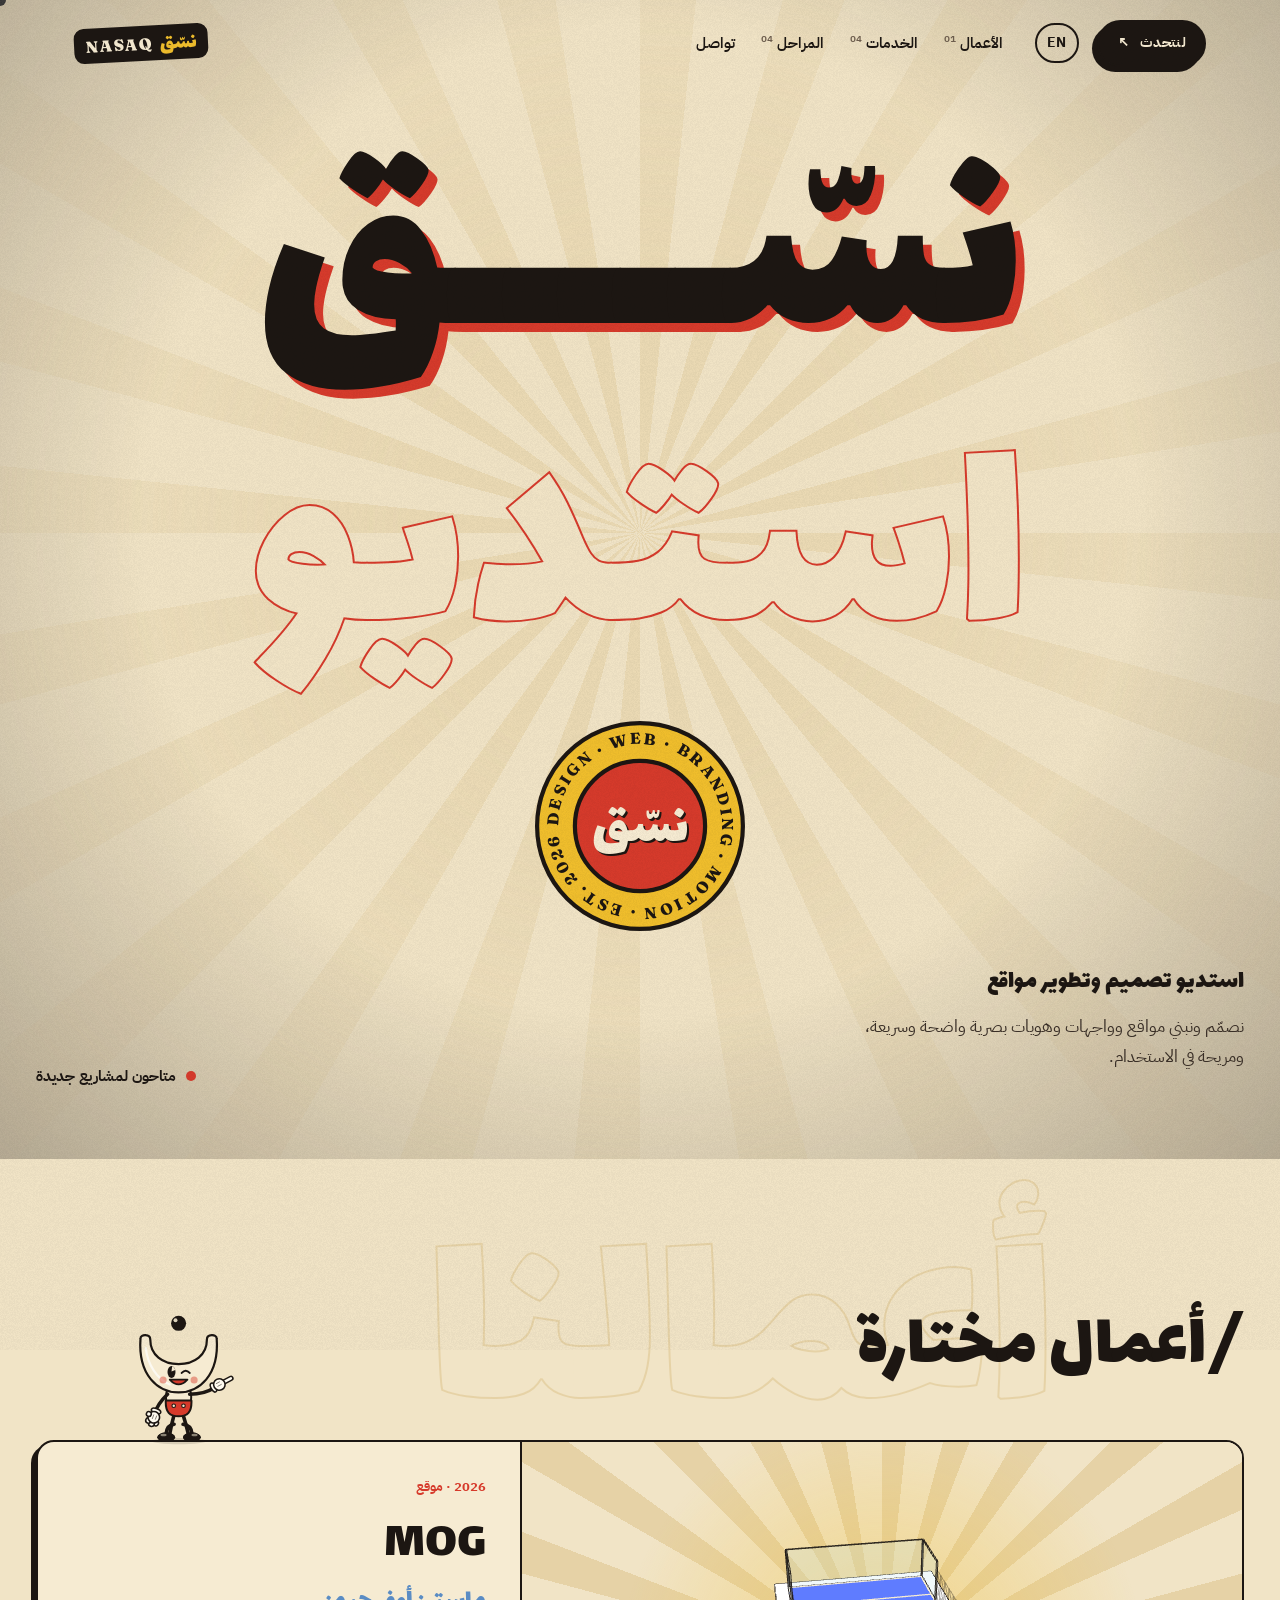
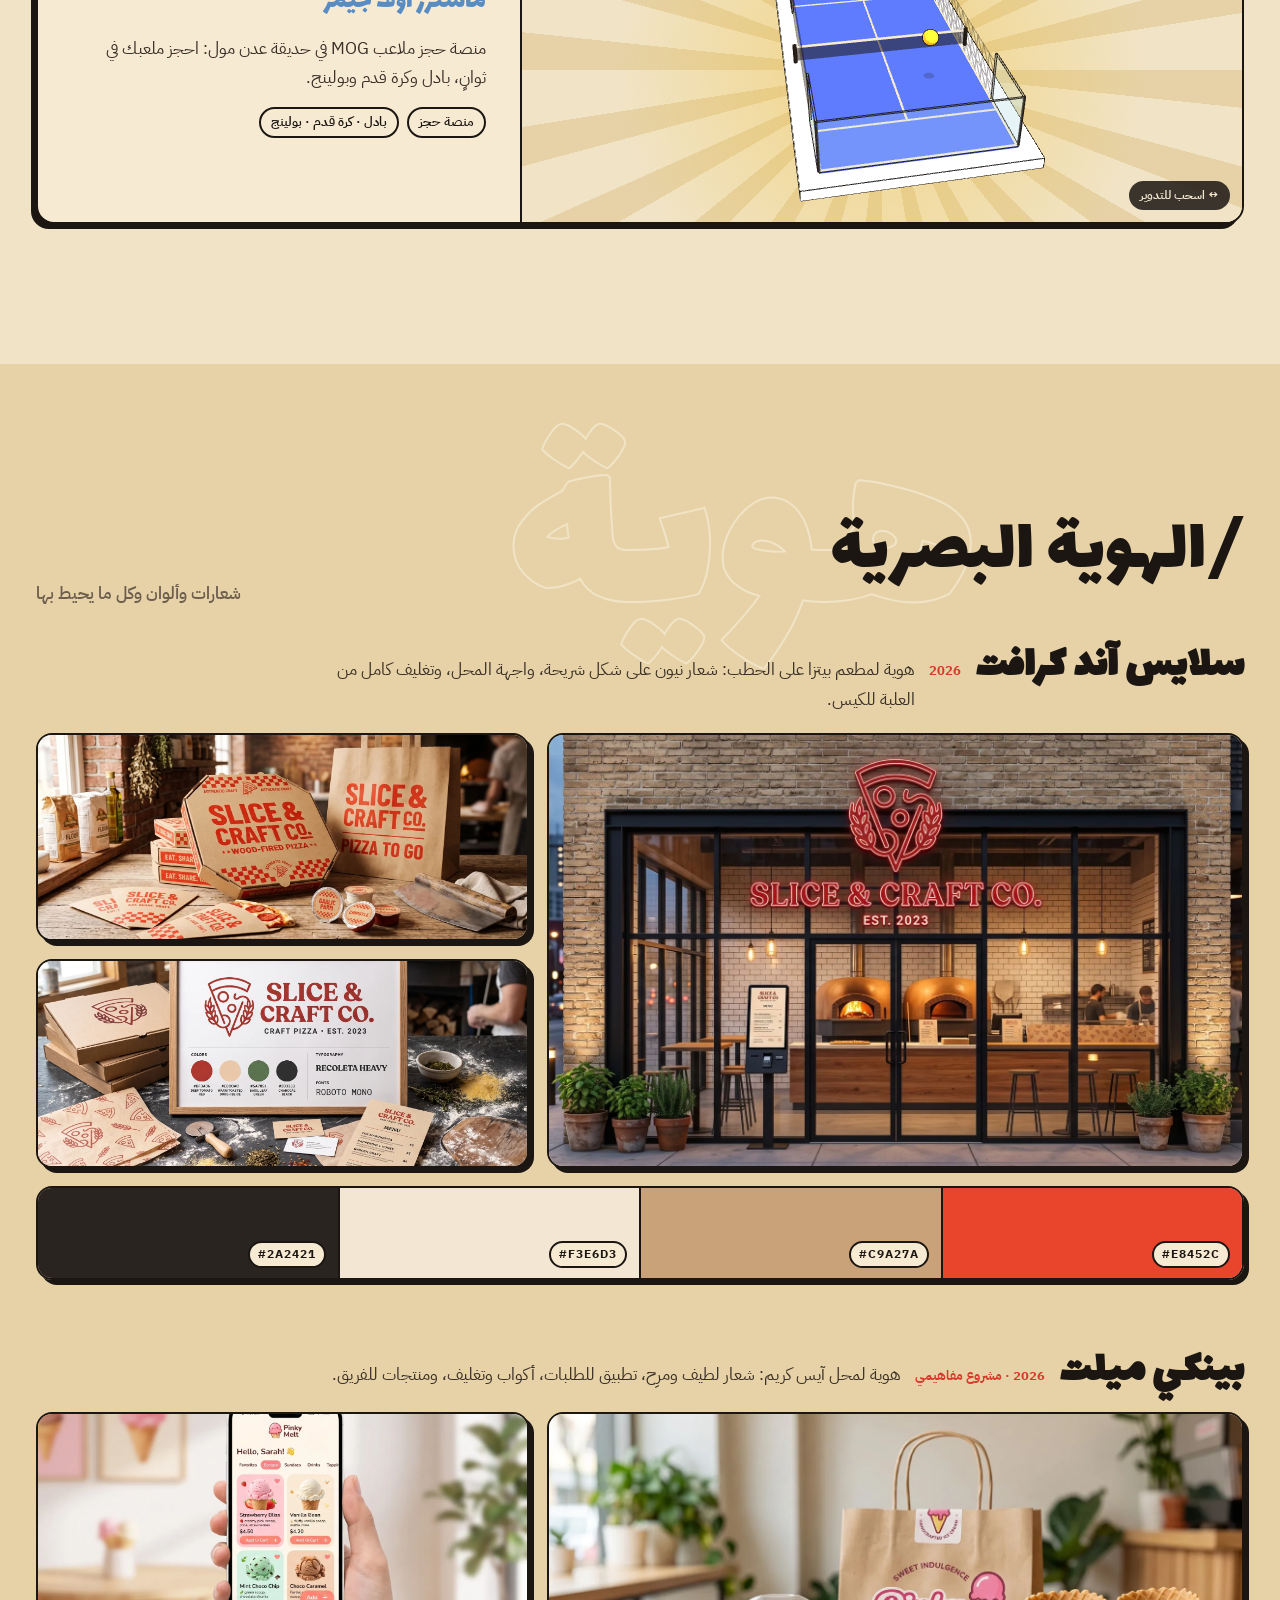
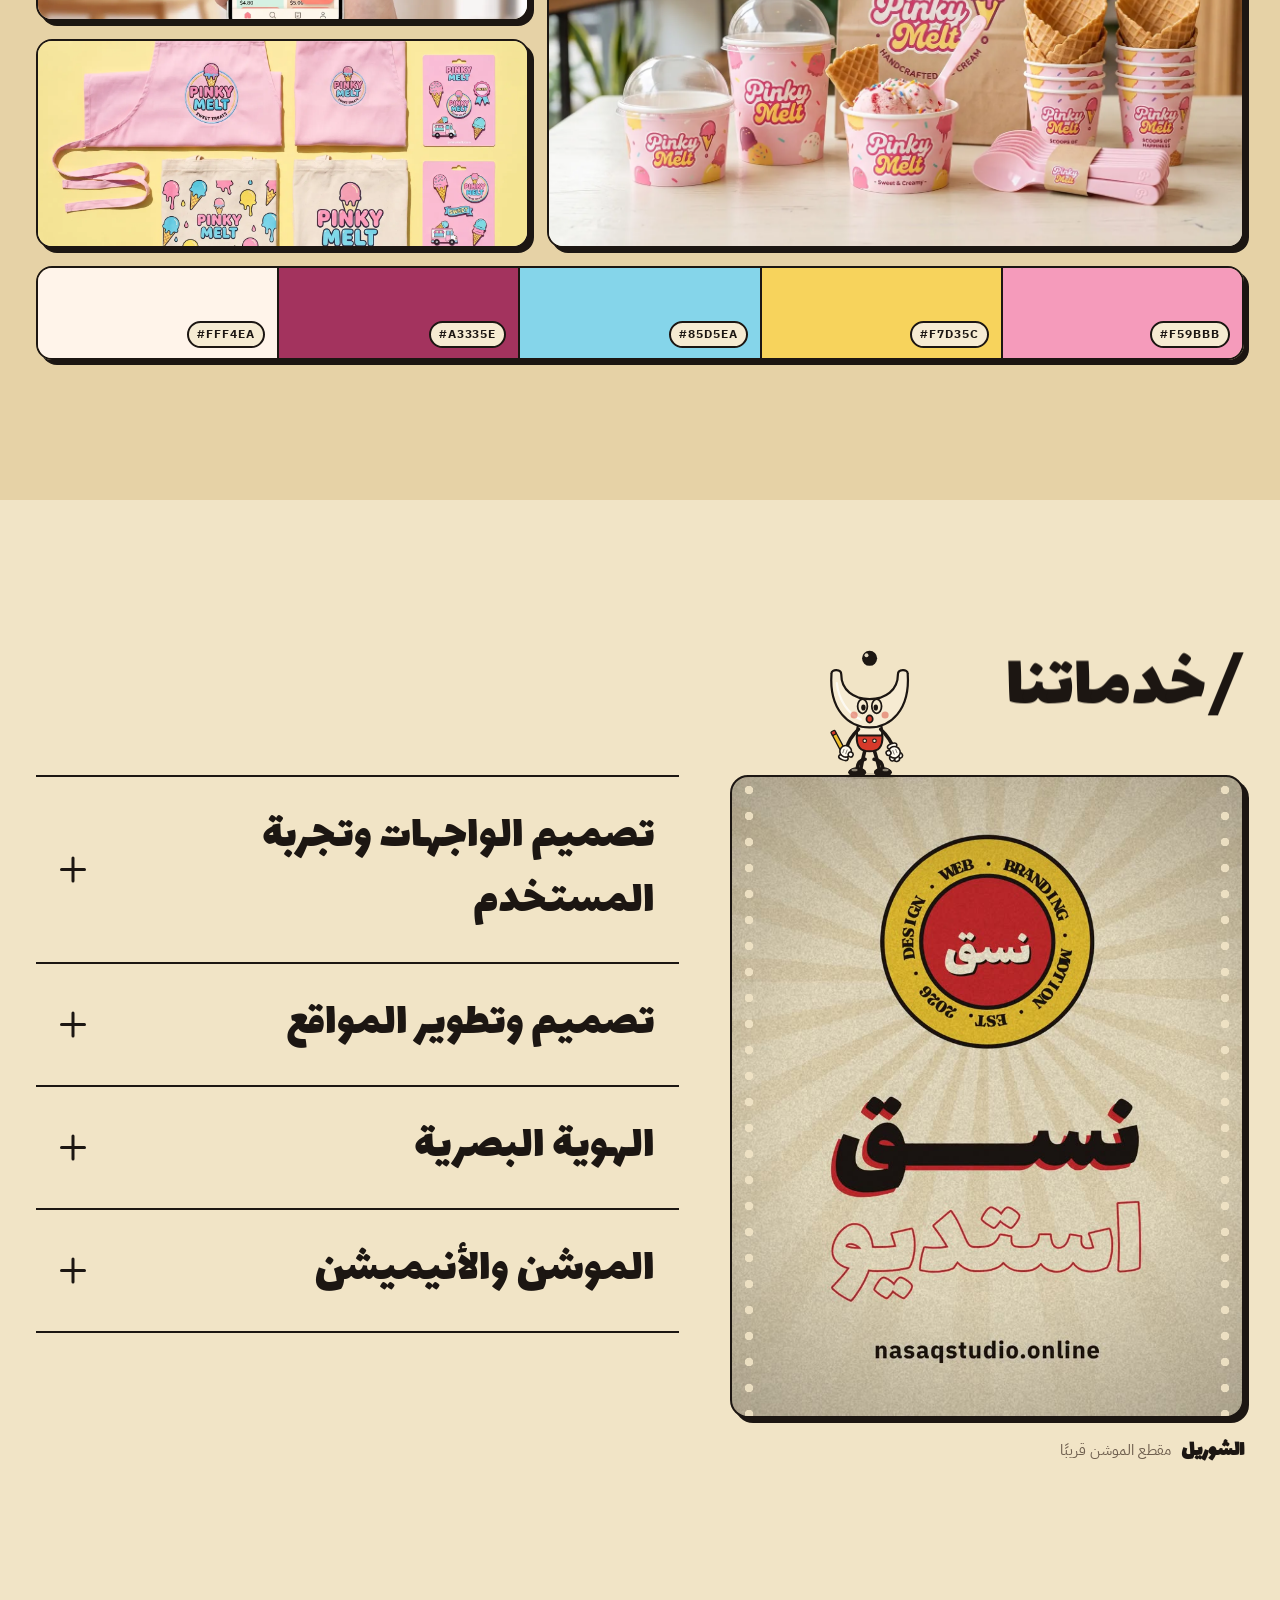
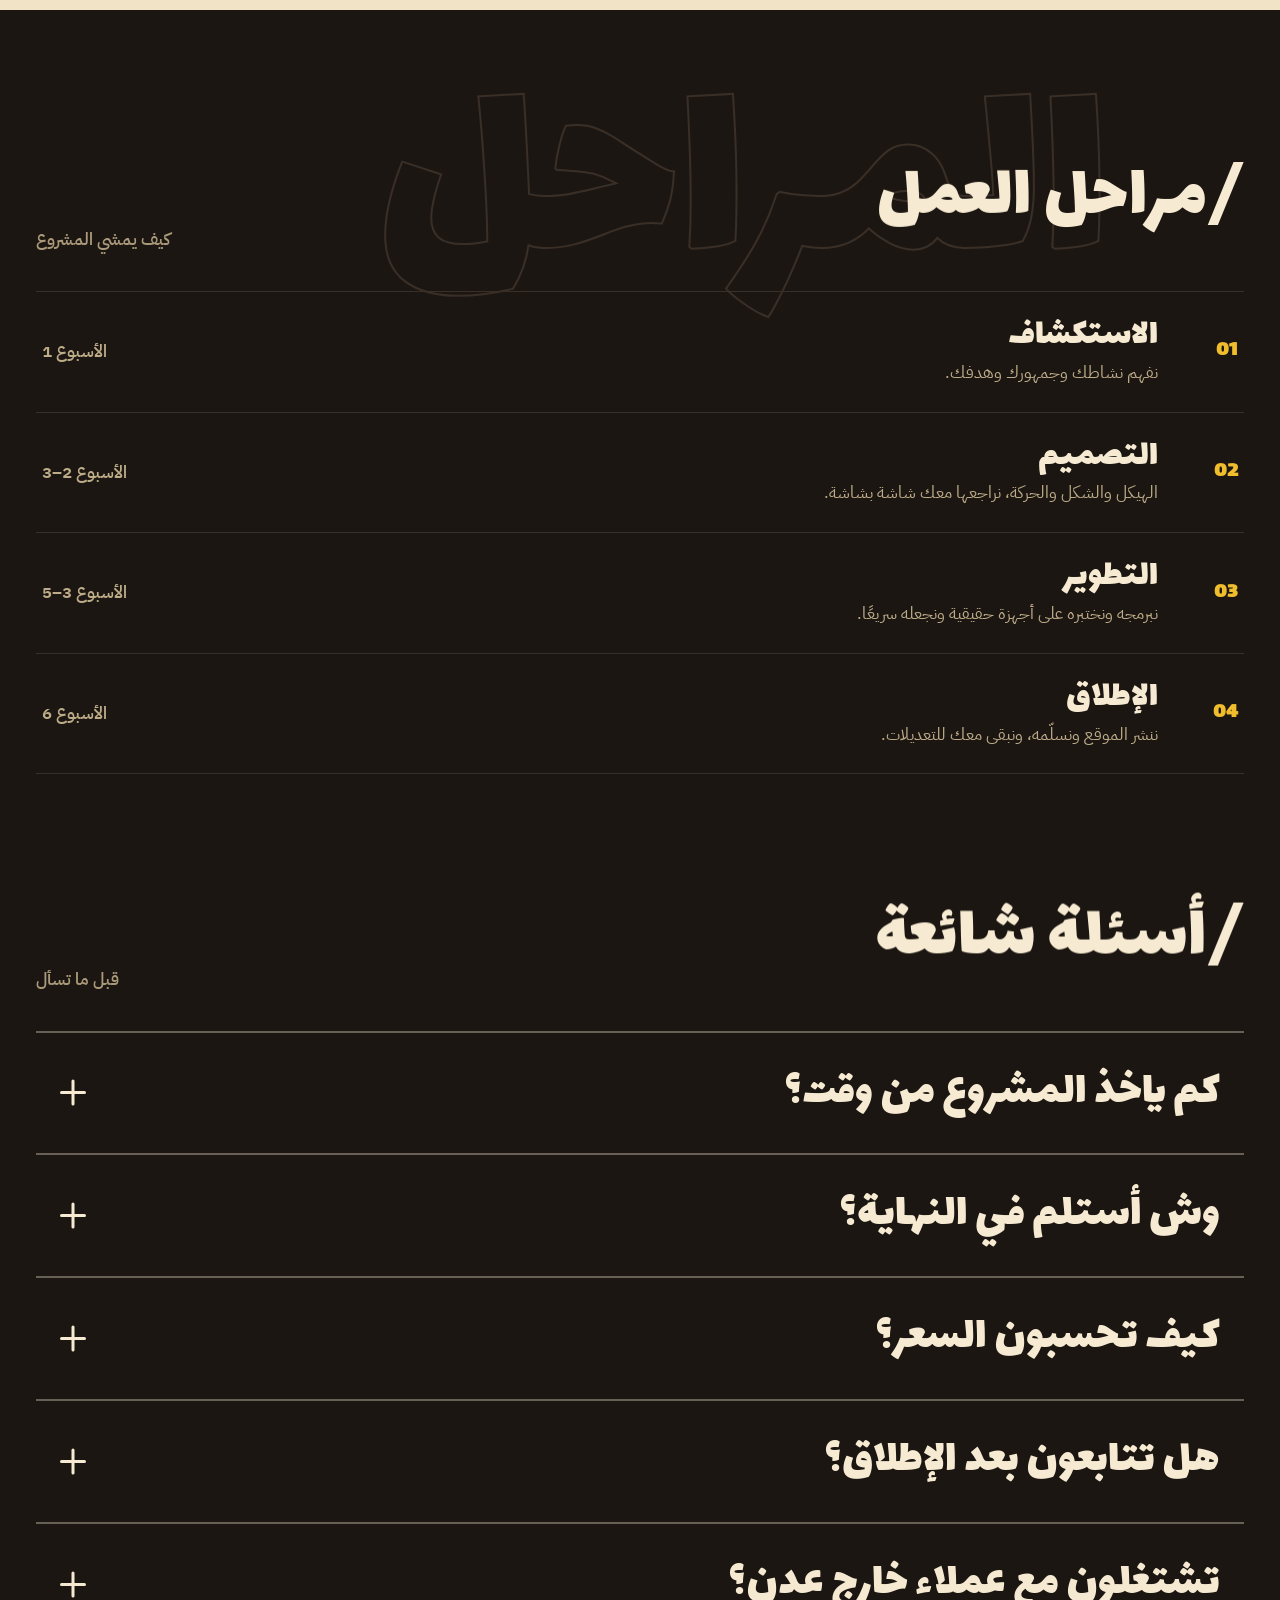
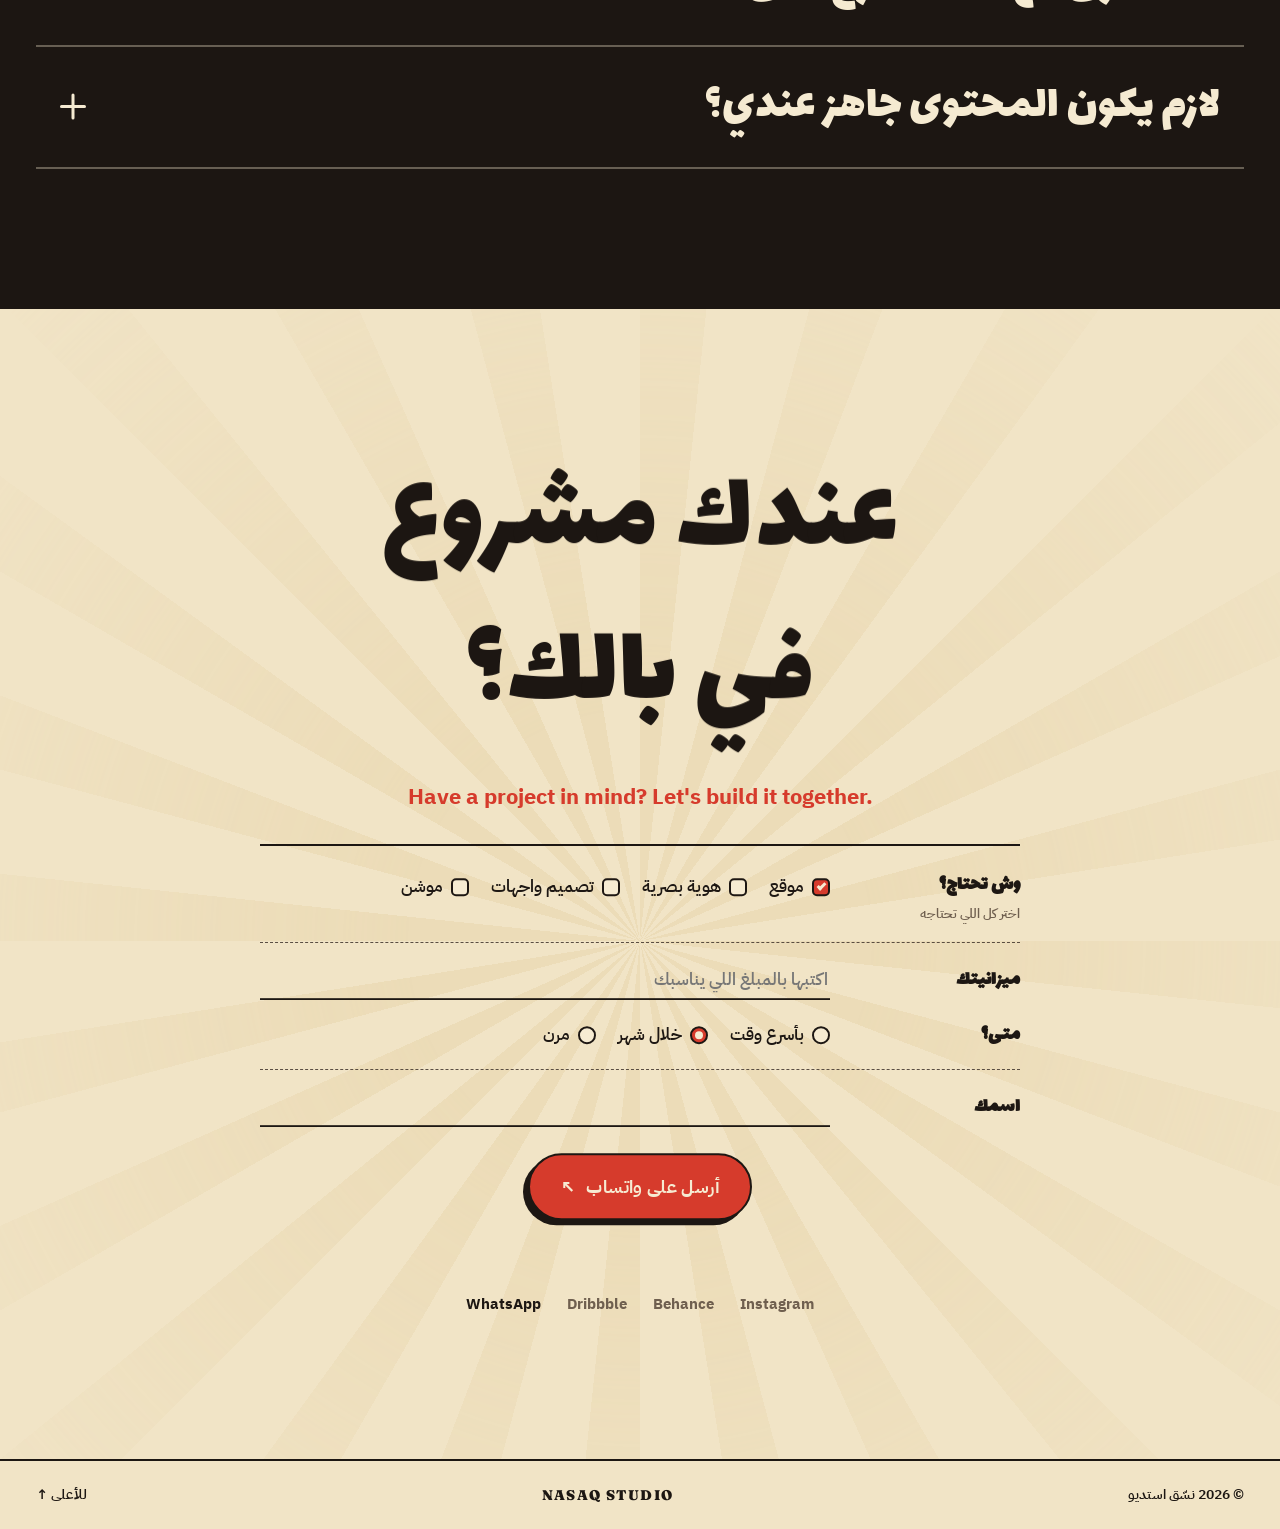
==== commit ba6d0f1b: "Brand name written نسّق (with shadda) across the site Co-Authored-By: Claude Opus 5.5 <noreply@anthr" ====
--- a/index.html
+++ b/index.html
@@ -7,7 +7,7 @@
 <meta name="claude:viewport-fit-sides" content="cover">
 <meta name="description" content="Nasaq Studio designs and builds websites, interfaces and brands.">
 <meta property="og:type" content="website">
-<meta property="og:title" content="نسق استديو · Nasaq Studio">
+<meta property="og:title" content="نسّق استديو · Nasaq Studio">
 <meta property="og:description" content="Design &amp; web studio. Websites, interfaces and brands.">
 <meta property="og:image" content="https://nasaqstudio.online/assets/og.png">
 <meta property="og:url" content="https://nasaqstudio.online/">
@@ -39,7 +39,7 @@
 <header class="nav">
   <div class="nav-in">
     <a class="logo" href="#top" aria-label="Nasaq Studio">
-      <span class="logo-ar" lang="ar" dir="rtl">نسق</span><span class="logo-en">NASAQ</span>
+      <span class="logo-ar" lang="ar" dir="rtl">نسّق</span><span class="logo-en">NASAQ</span>
     </a>
     <nav class="links" aria-label="Sections">
       <a href="#work"><span data-i18n="nav.work">Work</span> <sup data-count="work">01</sup></a>
@@ -70,7 +70,7 @@
           <circle cx="100" cy="100" r="62" class="seal-core"/>
           <text class="seal-ring" direction="ltr"><textPath href="#ring">DESIGN · WEB · BRANDING · MOTION · EST. 2026 ·</textPath></text>
         </svg>
-        <span class="seal-ar" lang="ar" dir="rtl">نسق</span>
+        <span class="seal-ar" lang="ar" dir="rtl">نسّق</span>
       </div>
 
       <div class="hero-foot">
@@ -301,7 +301,7 @@
 <footer class="foot">
   <div class="wrap foot-in">
     <span data-i18n="foot.copy">© 2026 Nasaq Studio</span>
-    <span class="foot-alt" lang="ar" dir="rtl" data-i18n="foot.alt" data-alt-lang>نسق استديو</span>
+    <span class="foot-alt" lang="ar" dir="rtl" data-i18n="foot.alt" data-alt-lang>نسّق استديو</span>
     <a href="#top" data-i18n="foot.top">Back to top ↑</a>
   </div>
 </footer>
--- a/assets/style.css
+++ b/assets/style.css
@@ -787,10 +787,11 @@
 }
 .frame img { display: block; width: 100%; height: 100%; object-fit: cover; transition: transform 1s var(--ease); }
 a.frame:hover img { transform: scale(1.04); }
-.f-cover { grid-column: span 7; grid-row: span 2; aspect-ratio: 4 / 3; }
+.f-cover { grid-column: span 7; grid-row: span 2; aspect-ratio: 16 / 10; }
+.f-tall { grid-row: span 2; }
 .f-side { grid-column: span 5; min-height: 120px; }
 .board:not(.board-empty) .f-side img { position: absolute; inset: 0; }  /* the big frame sets the height */
-.f-tile { grid-column: span 4; aspect-ratio: 4 / 3; }
+.f-tile { grid-column: span 4; aspect-ratio: 16 / 10; }
 .swatches { grid-column: span 12; display: flex; gap: 0; list-style: none; padding: 0; margin: 0;
   border: var(--edge); border-radius: 16px; overflow: hidden; box-shadow: var(--shadow); }
 .swatches li { flex: 1; min-height: 90px; background: var(--c); display: flex; align-items: flex-end; padding: 10px 12px; }
@@ -802,7 +803,7 @@
 .board-soon { grid-column: span 12; margin: 0; font-weight: 600; color: var(--ink-2); }
 @media (max-width: 760px) {
   .f-cover, .f-side { grid-column: span 12; grid-row: auto; }
-  .board:not(.board-empty) .f-side { aspect-ratio: 4 / 3; }
+  .board:not(.board-empty) .f-side { aspect-ratio: 16 / 10; }
   .f-tile { grid-column: span 6; }
   .board-empty .frame { min-height: 110px; }
   .swatches { flex-wrap: wrap; }
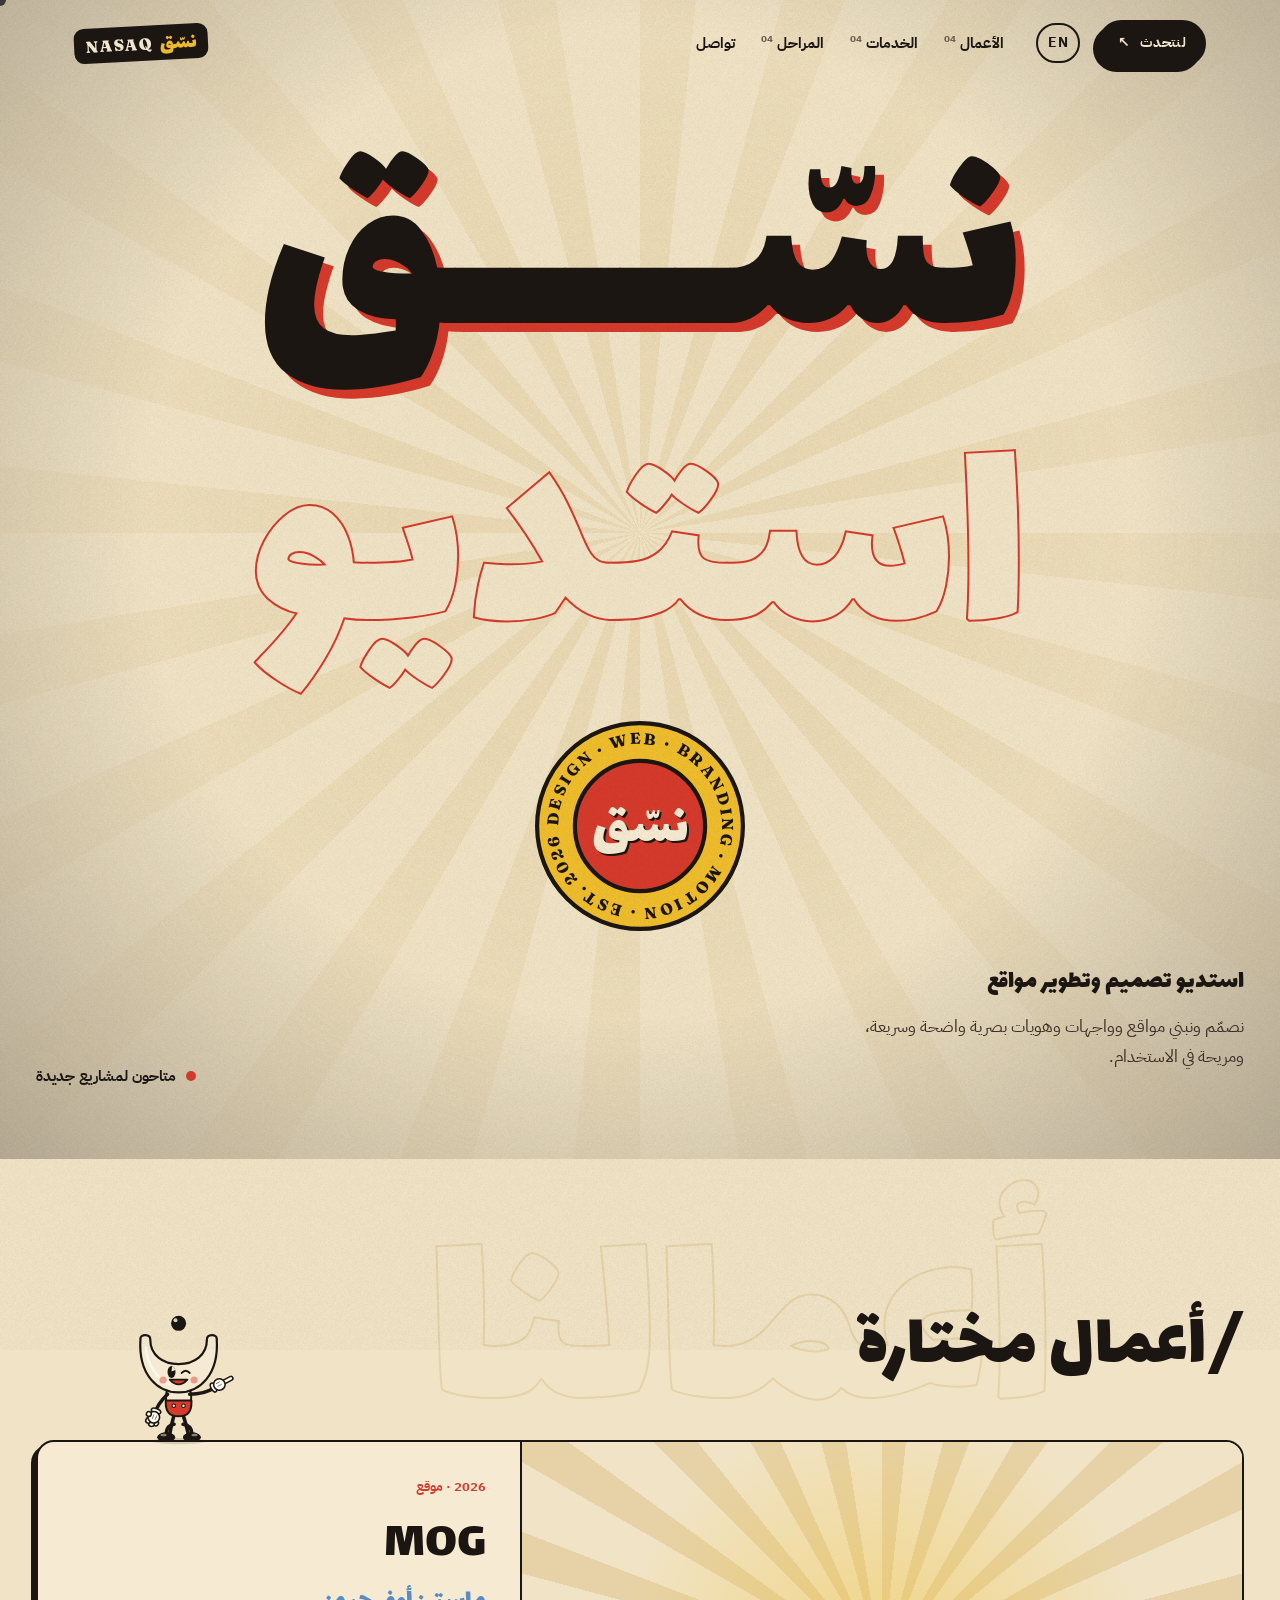
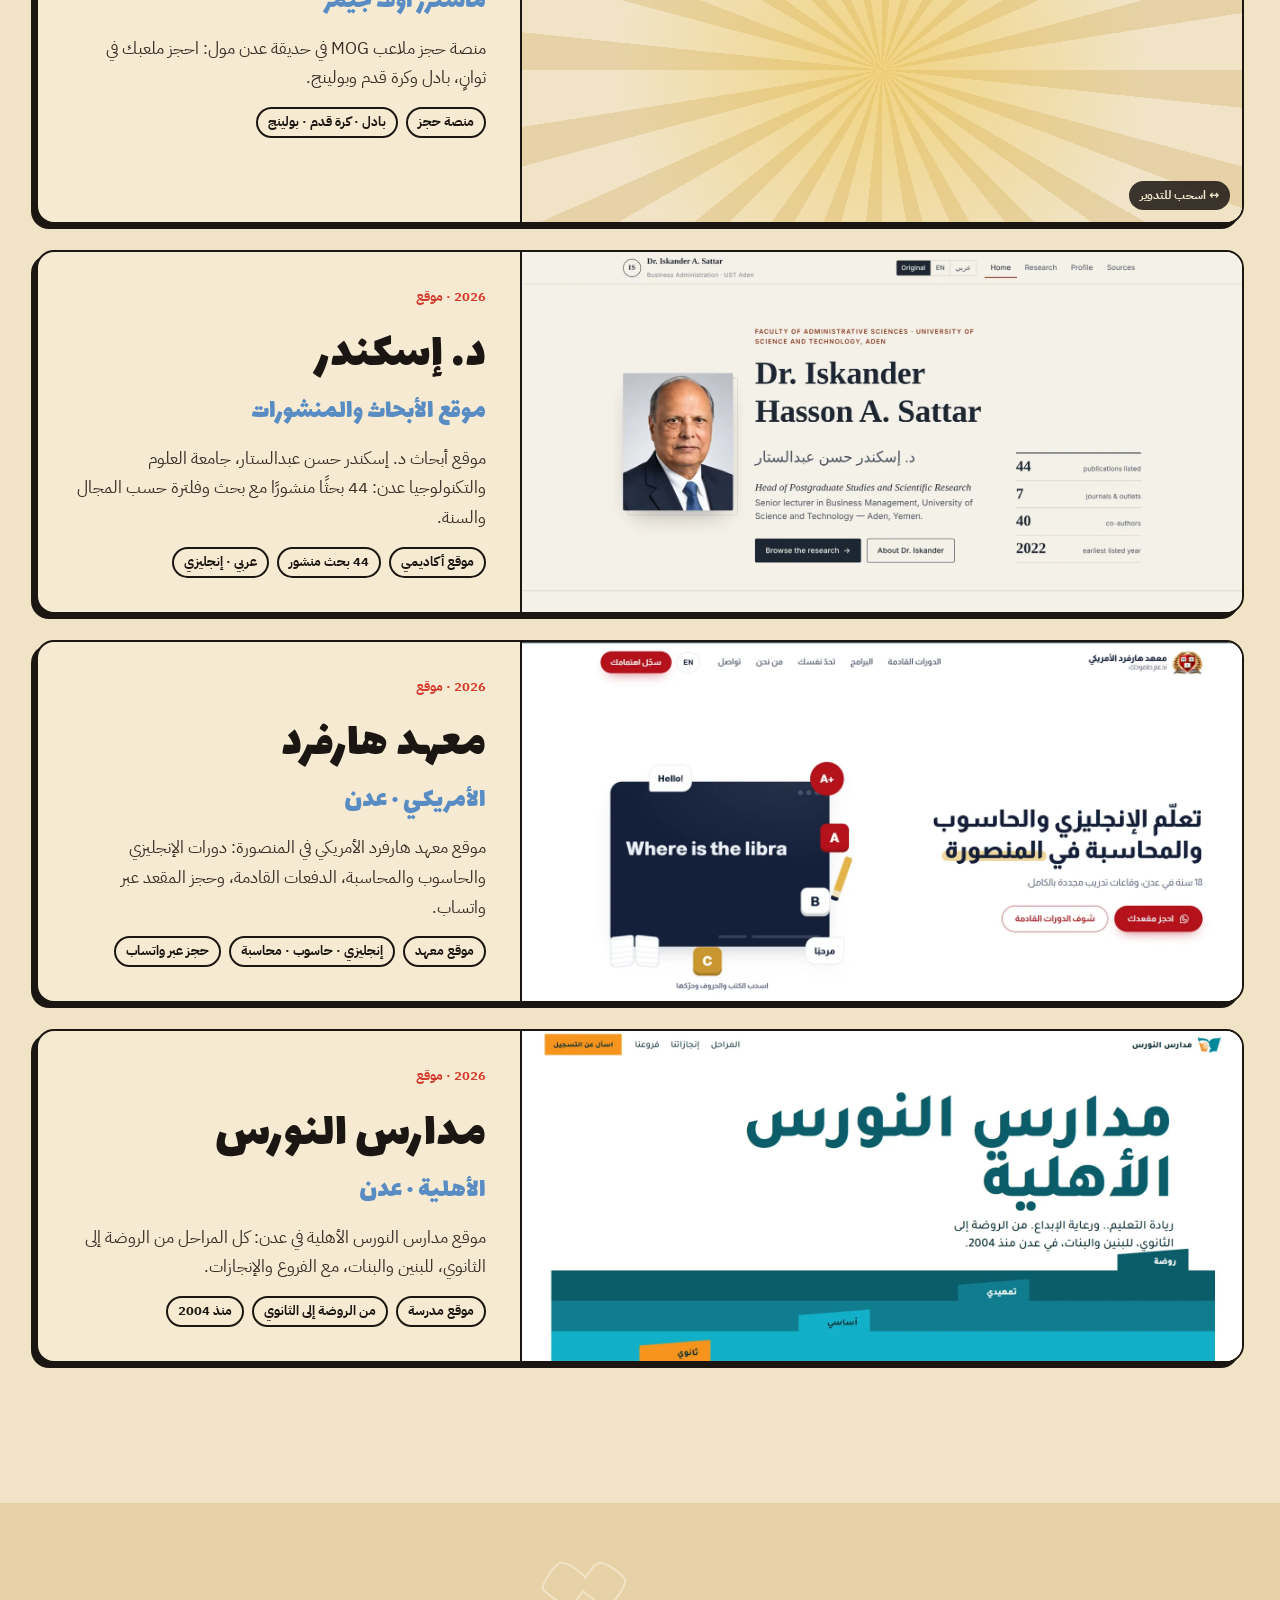
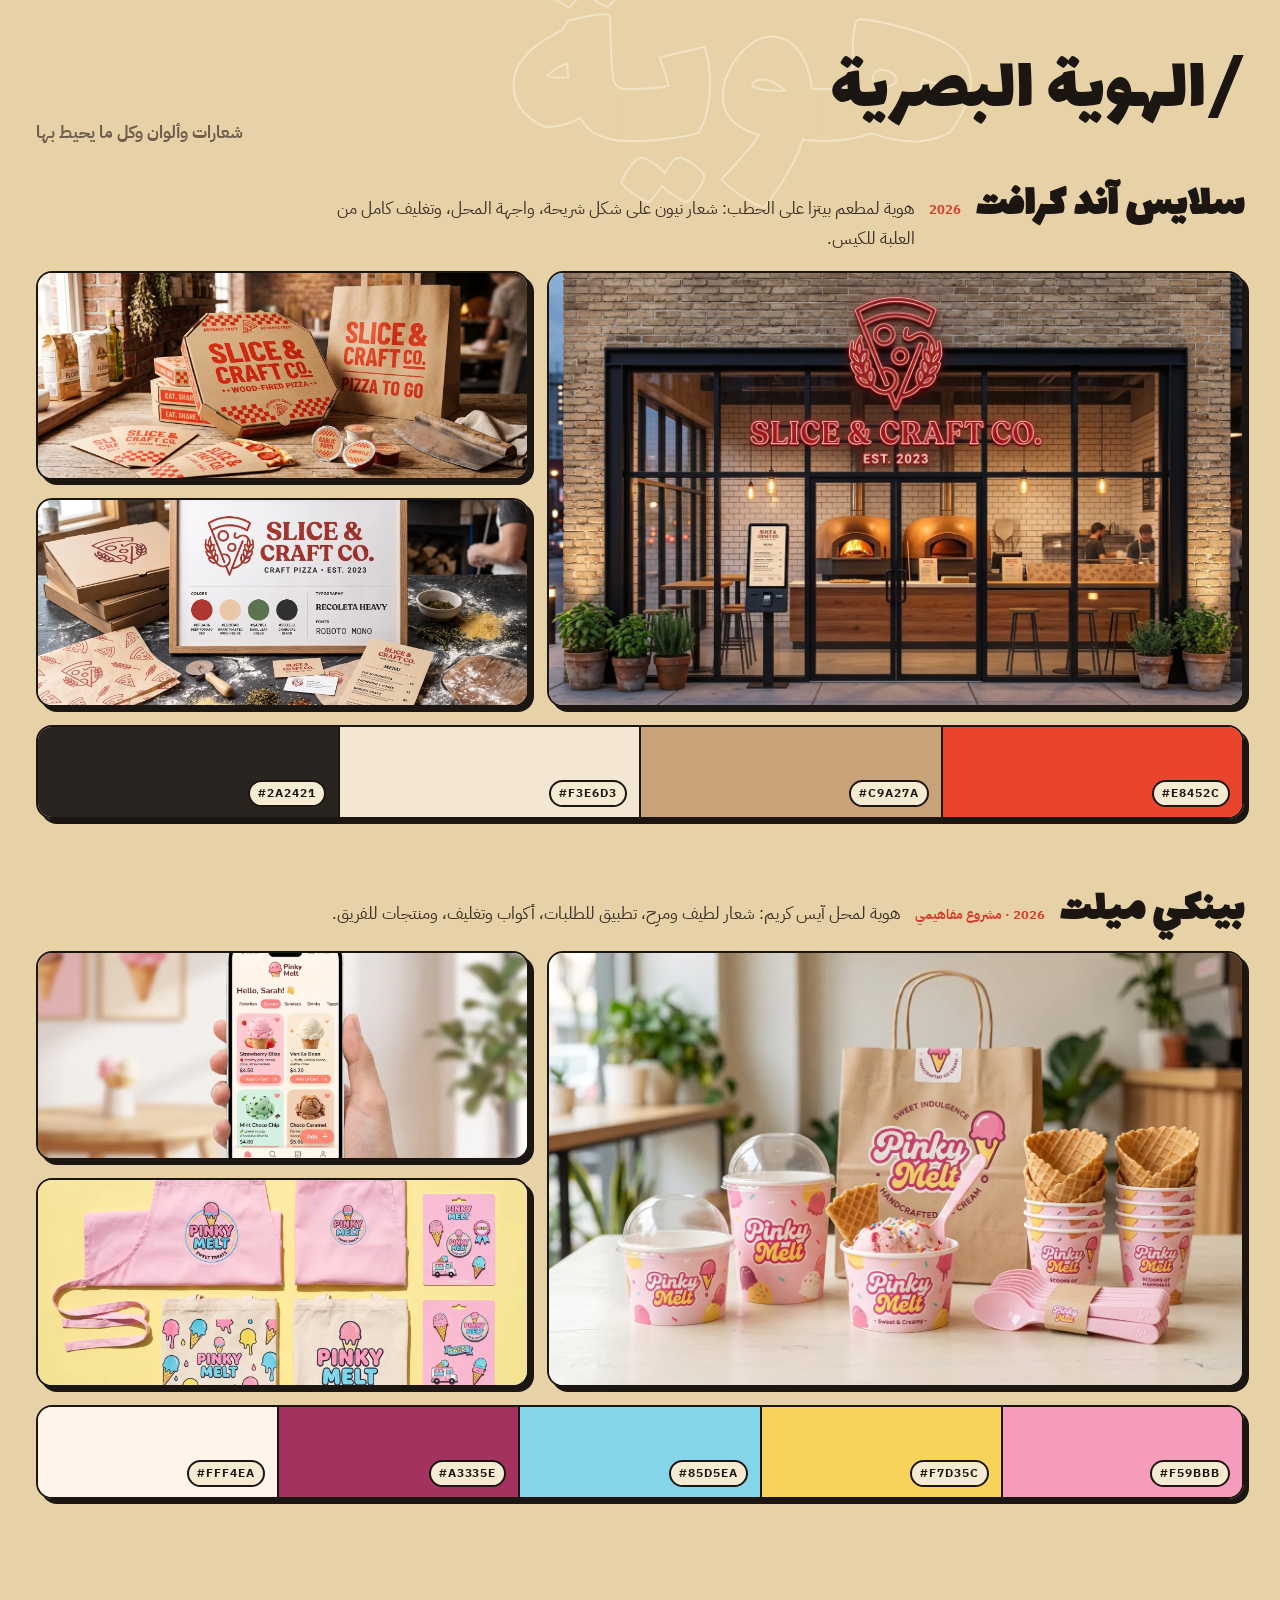
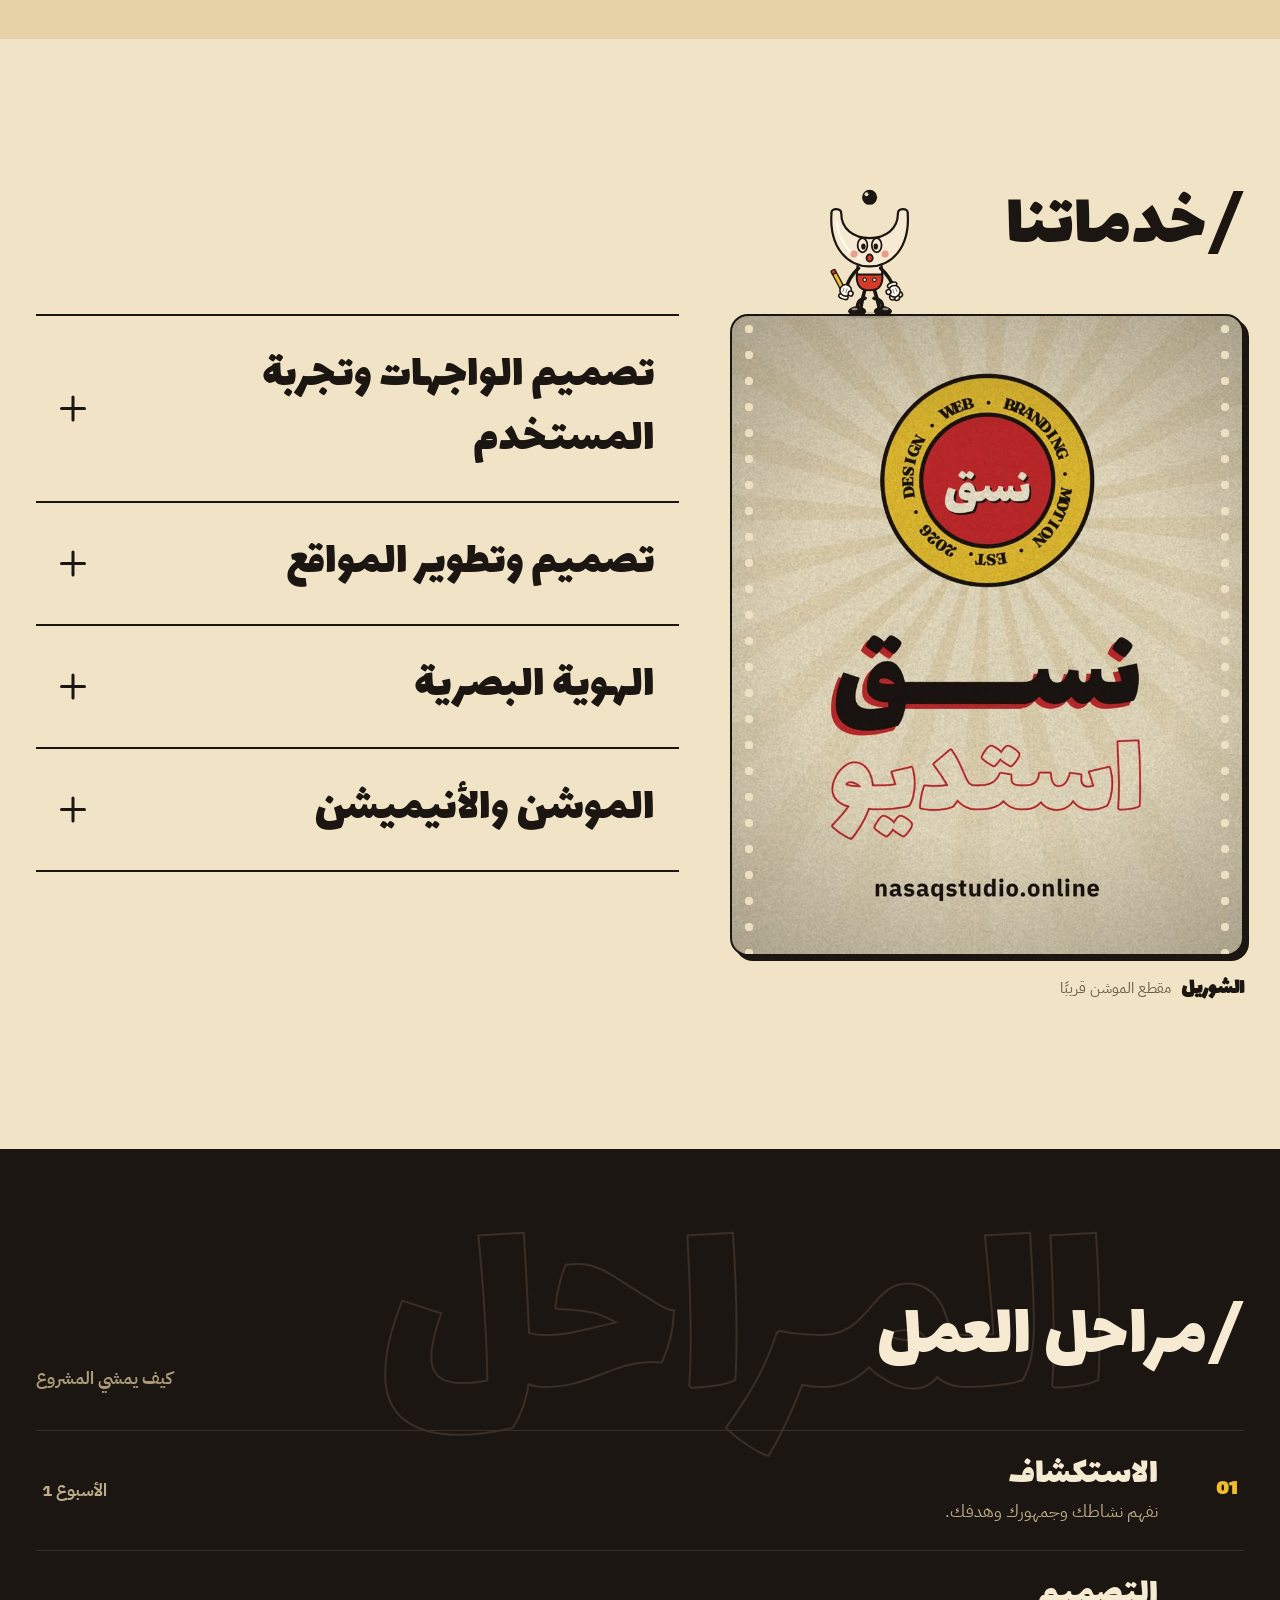
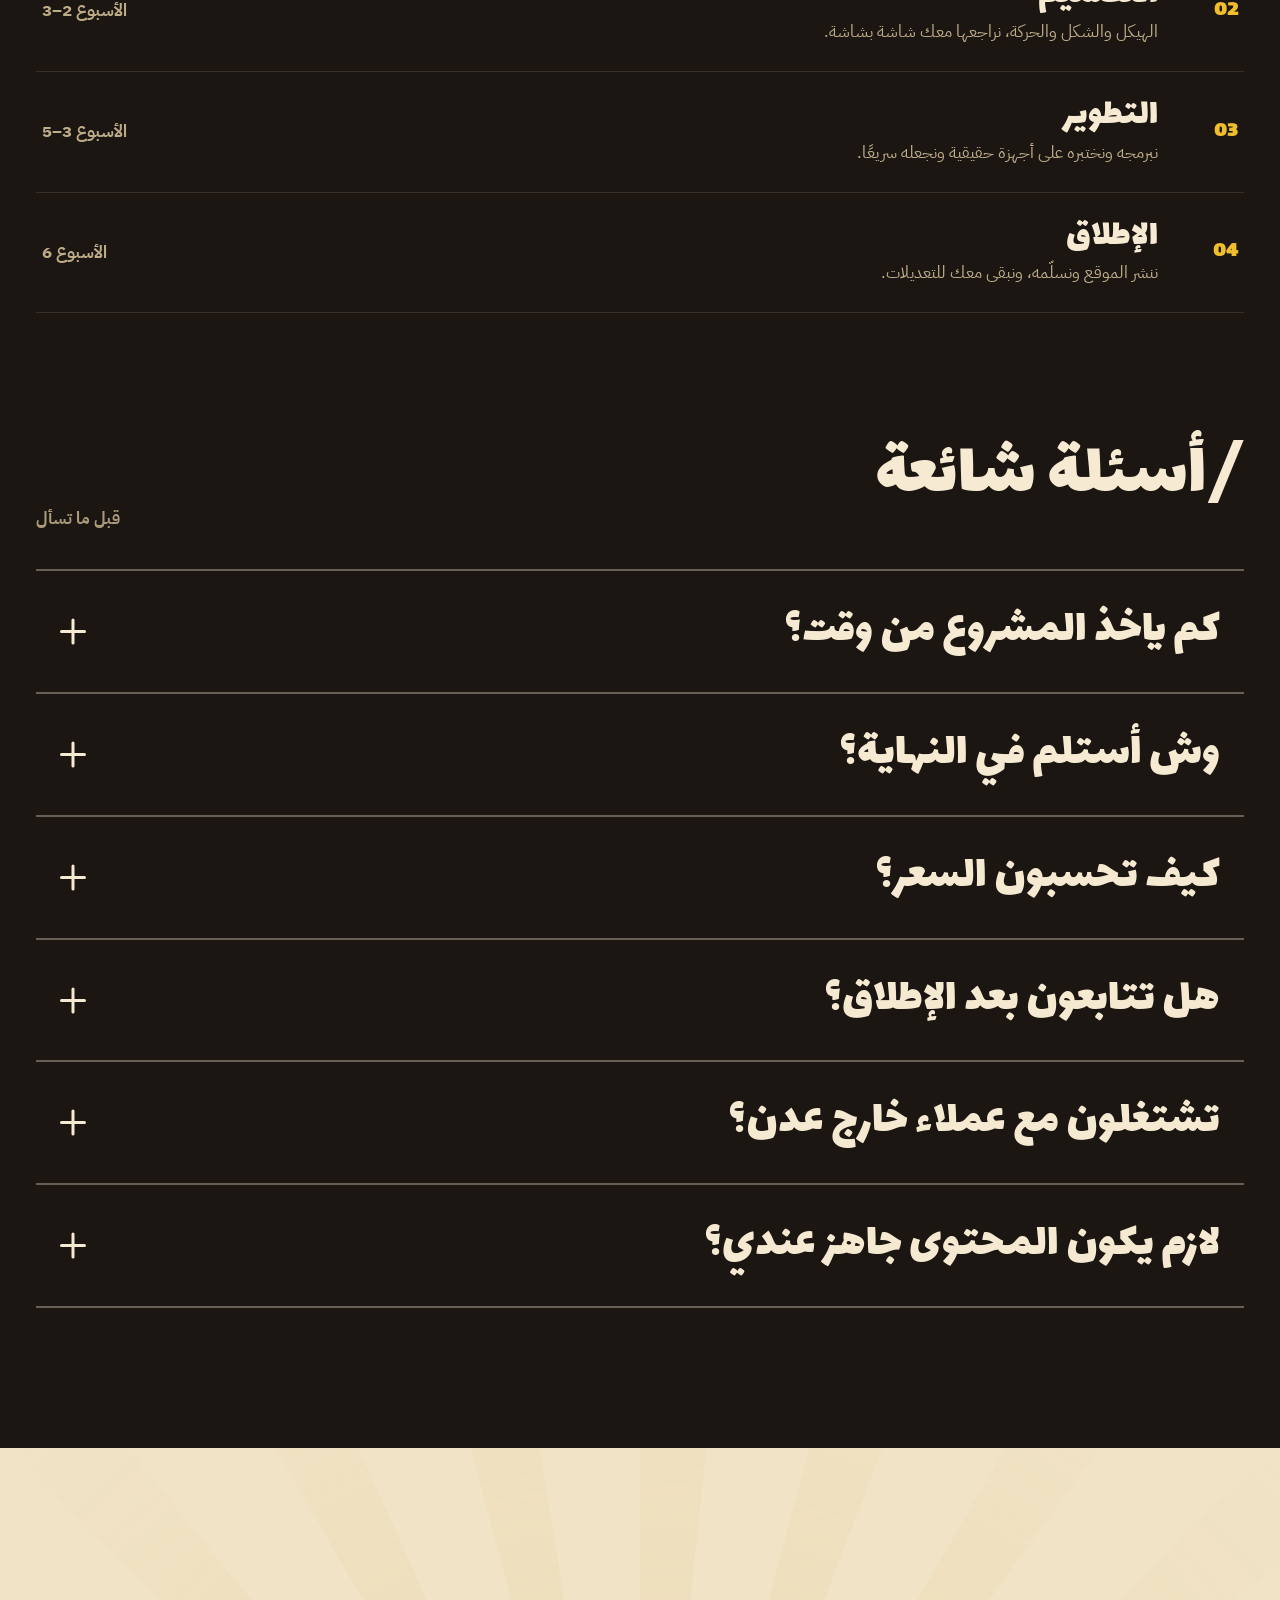
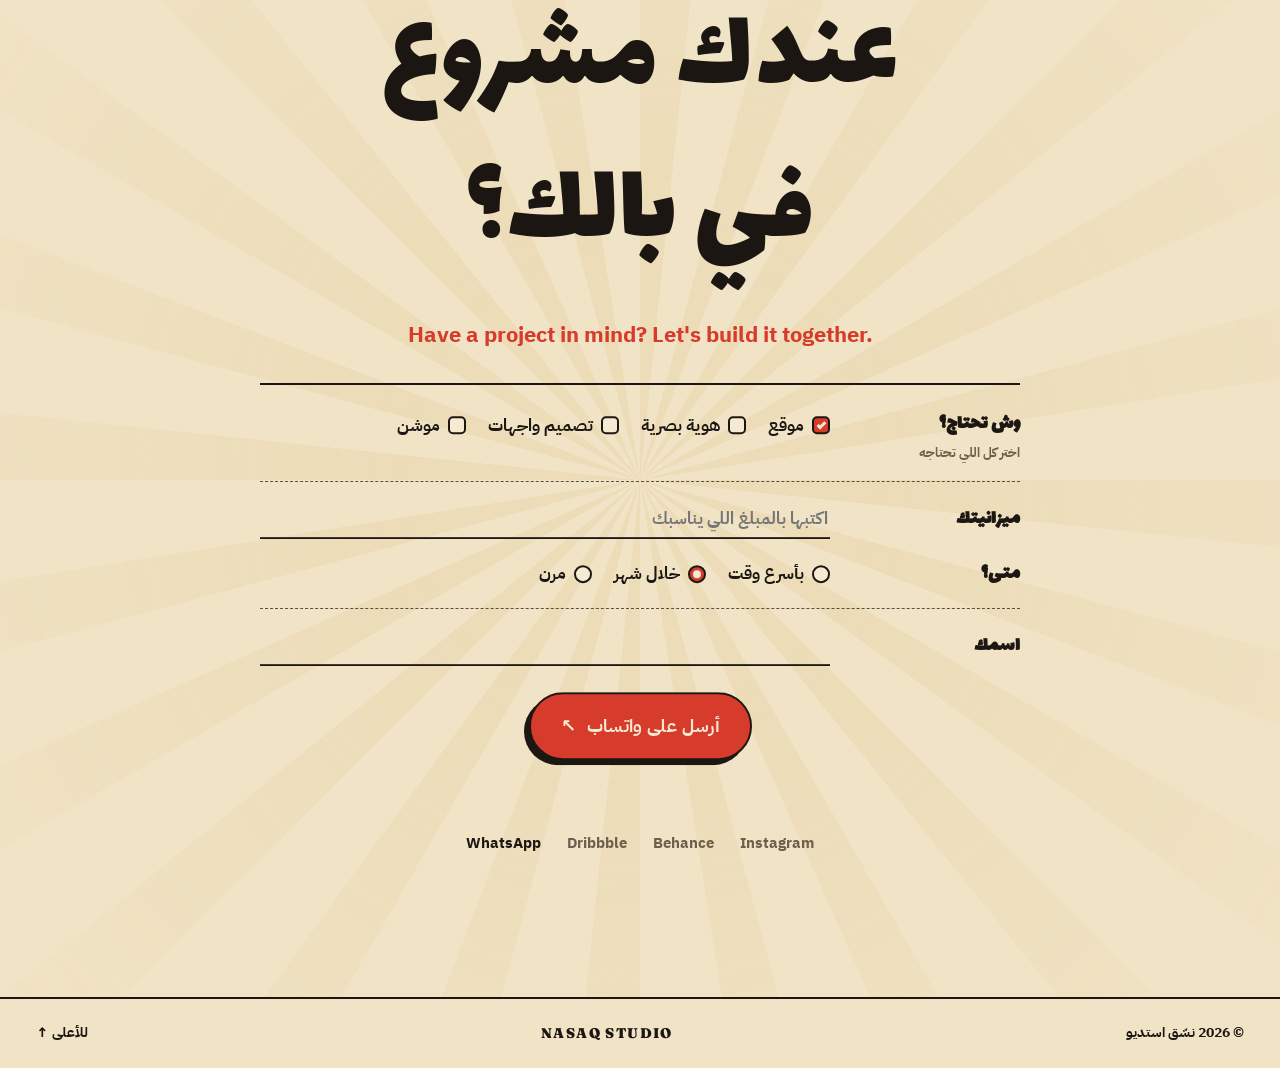
==== commit 2bf2477e: "Faster on slow connections; hero font no longer swaps Measured on a 500 kbps / 300 ms link (compress" ====
--- a/index.html
+++ b/index.html
@@ -16,14 +16,28 @@
 <meta name="twitter:card" content="summary_large_image">
 <meta name="theme-color" content="#F1E4C6">
 <link rel="icon" href="assets/icon.svg" type="image/svg+xml">
-<link rel="preconnect" href="https://fonts.googleapis.com">
-<link rel="preconnect" href="https://fonts.gstatic.com" crossorigin>
-<link rel="stylesheet" href="https://fonts.googleapis.com/css2?family=Bricolage+Grotesque:opsz,wght@12..96,400;12..96,600;12..96,800&family=Fraunces:opsz,wght,SOFT,WONK@9..144,400..900,0..100,0..1&family=IBM+Plex+Sans+Arabic:wght@400;600;700&family=Lalezar&display=swap">
 <script>
   (function (d) {
     // Arabic is the default; English only when the visitor picked it
     var l; try { l = localStorage.getItem('nasaq-lang'); } catch (e) {}
     if (l !== 'en') { d.lang = 'ar'; d.dir = 'rtl'; }
+    // Fonts for this language only. Arabic fonts live on this site (no extra connections on a slow
+    // link) and the headline font is fetched first, so the hero shows in its final font from the start.
+    var add = function (rel, href, as) {
+      var l = document.createElement('link'); l.rel = rel; l.href = href;
+      if (as) { l.as = as; l.type = 'font/woff2'; l.crossOrigin = 'anonymous'; }
+      document.head.appendChild(l);
+    };
+    if (d.lang === 'ar') {
+      add('preload', 'assets/fonts/lalezar-400-arabic.woff2', 'font');
+      add('stylesheet', 'assets/fonts/fonts-ar.css');
+    } else {
+      add('stylesheet', 'https://fonts.googleapis.com/css2?display=swap&family=Bricolage+Grotesque:opsz,wght@12..96,400;12..96,800' +
+        '&family=Fraunces:opsz,wght,SOFT,WONK@9..144,800..900,0..100,0..1');
+    }
+    // Slow or data-saving connections skip the 3D models and wait for a tap before playing video
+    var c = navigator.connection || {};
+    if (c.saveData || /(^|-)2g|3g/.test(c.effectiveType || '') || (c.downlink && c.downlink < 1.5)) d.classList.add('is-slow');
     d.classList.add('js-intro');
   })(document.documentElement);
 </script>
--- a/assets/style.css
+++ b/assets/style.css
@@ -809,3 +809,19 @@
   .swatches { flex-wrap: wrap; }
   .swatches li { flex-basis: 50%; }
 }
+
+/* Covers: screenshots fill the frame; posters stand in for sites we can't screenshot */
+.card-media > img { position: absolute; inset: 0; width: 100%; height: 100%; object-fit: cover; object-position: top center; }
+.p-cover > img { object-position: top center; }
+.poster-type { position: absolute; inset: 0; display: grid; place-content: center; justify-items: center; gap: 6px; text-align: center; padding: 24px; color: var(--pf); }
+.poster-type span { font-size: 12px; font-weight: 800; letter-spacing: .2em; text-transform: uppercase; color: var(--pa); }
+.poster-type b { font-family: var(--display); font-weight: 900; font-size: clamp(30px, 5vw, 64px); line-height: .95; text-transform: uppercase; }
+.poster-type i { font-style: normal; font-weight: 600; font-size: clamp(14px, 1.6vw, 18px); opacity: .85; }
+.poster-type b::after { content: ""; display: block; width: 64px; height: 3px; margin: 14px auto 2px; background: var(--pa); }
+
+/* Slow connections: the reel waits for a tap */
+.reel-play {
+  position: absolute; inset: 0; margin: auto; width: 84px; height: 84px; border-radius: 50%;
+  border: var(--edge); background: var(--mustard); color: var(--ink); box-shadow: var(--shadow);
+  font-size: 30px; cursor: pointer; display: grid; place-items: center; padding-inline-start: 6px;
+}
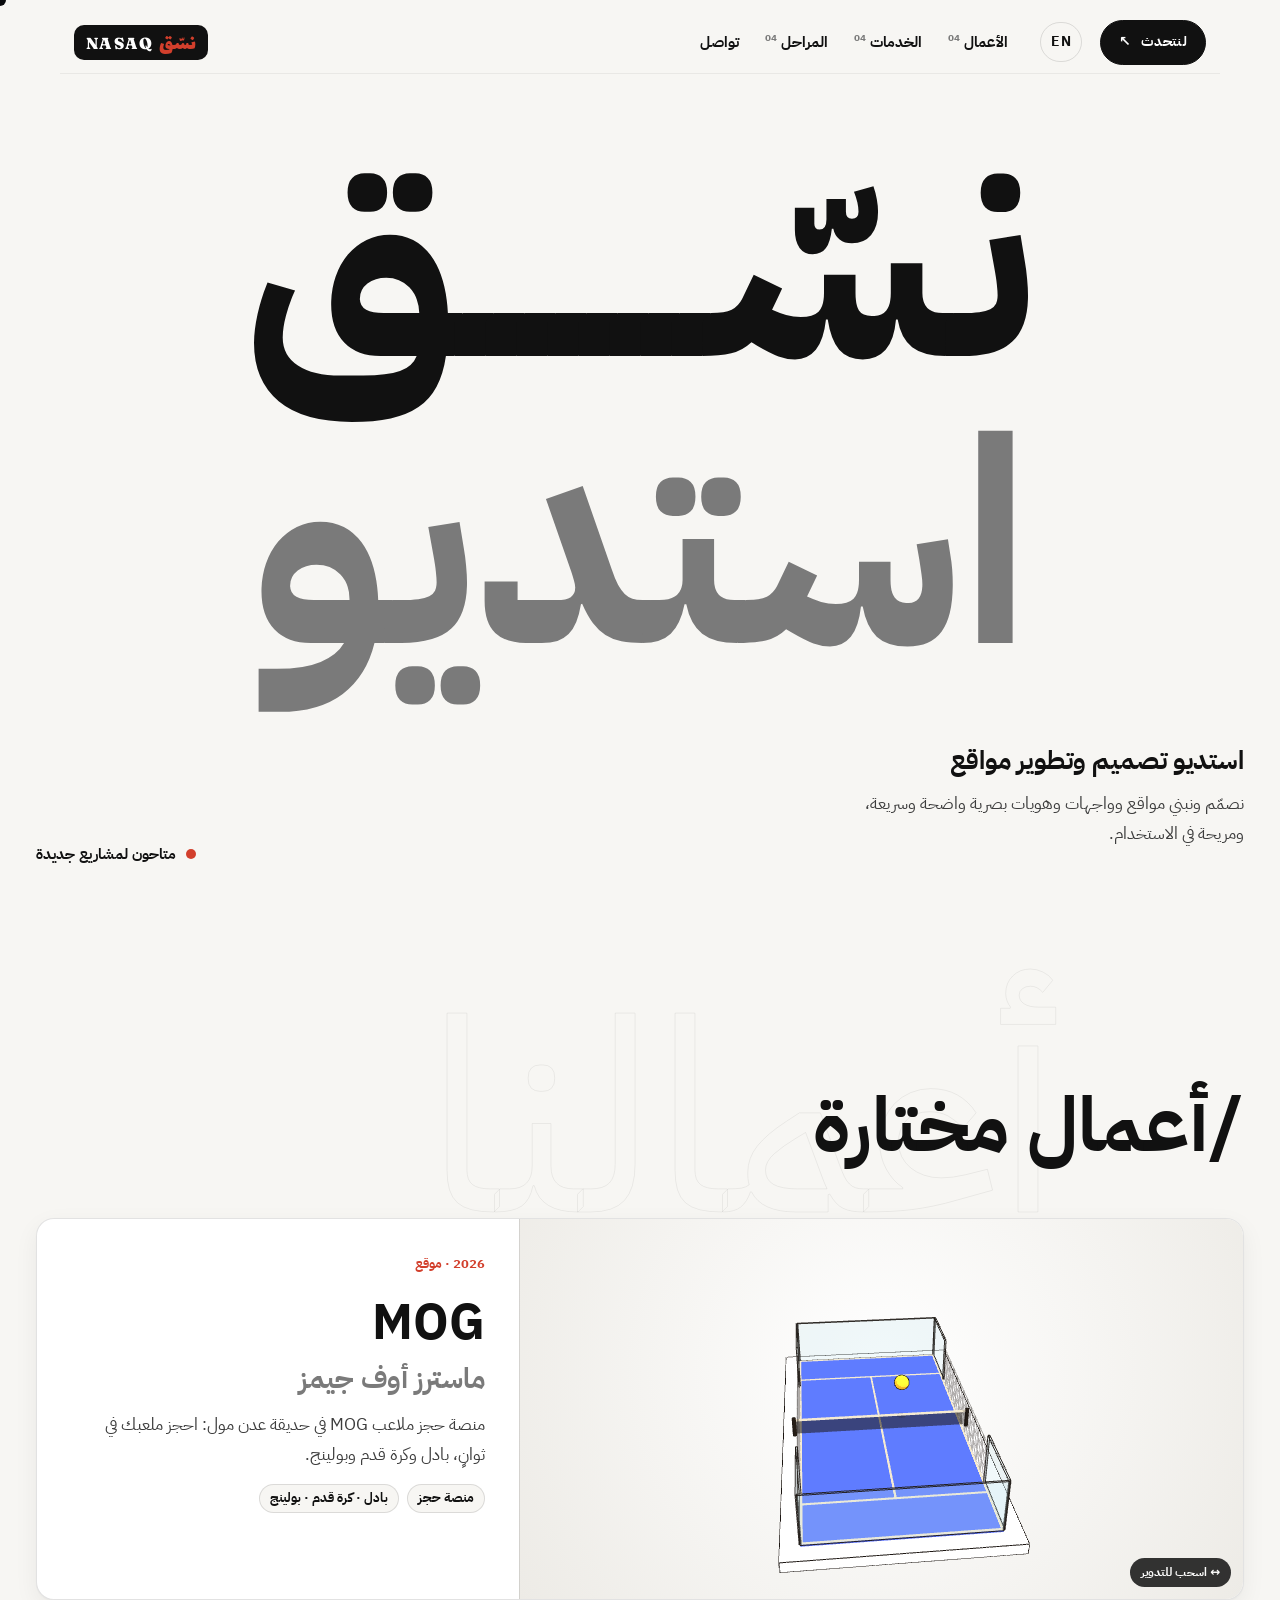
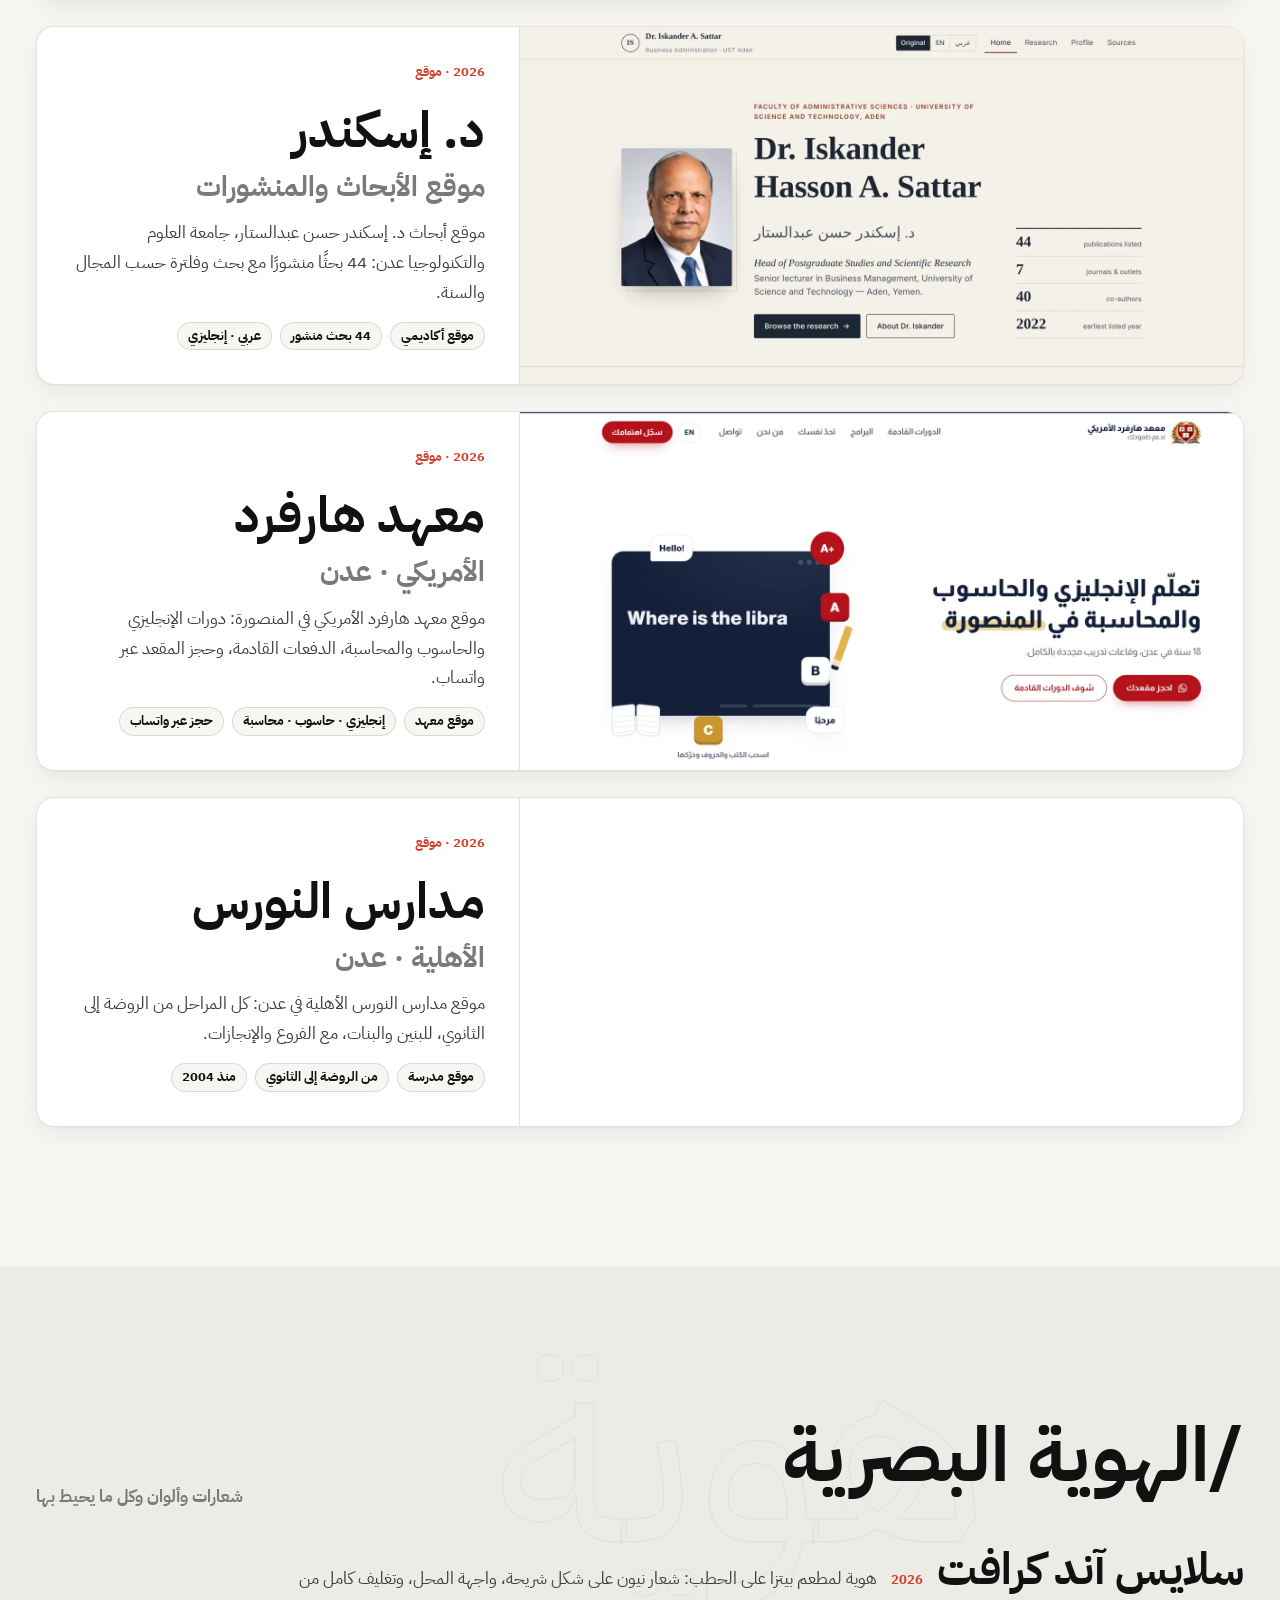
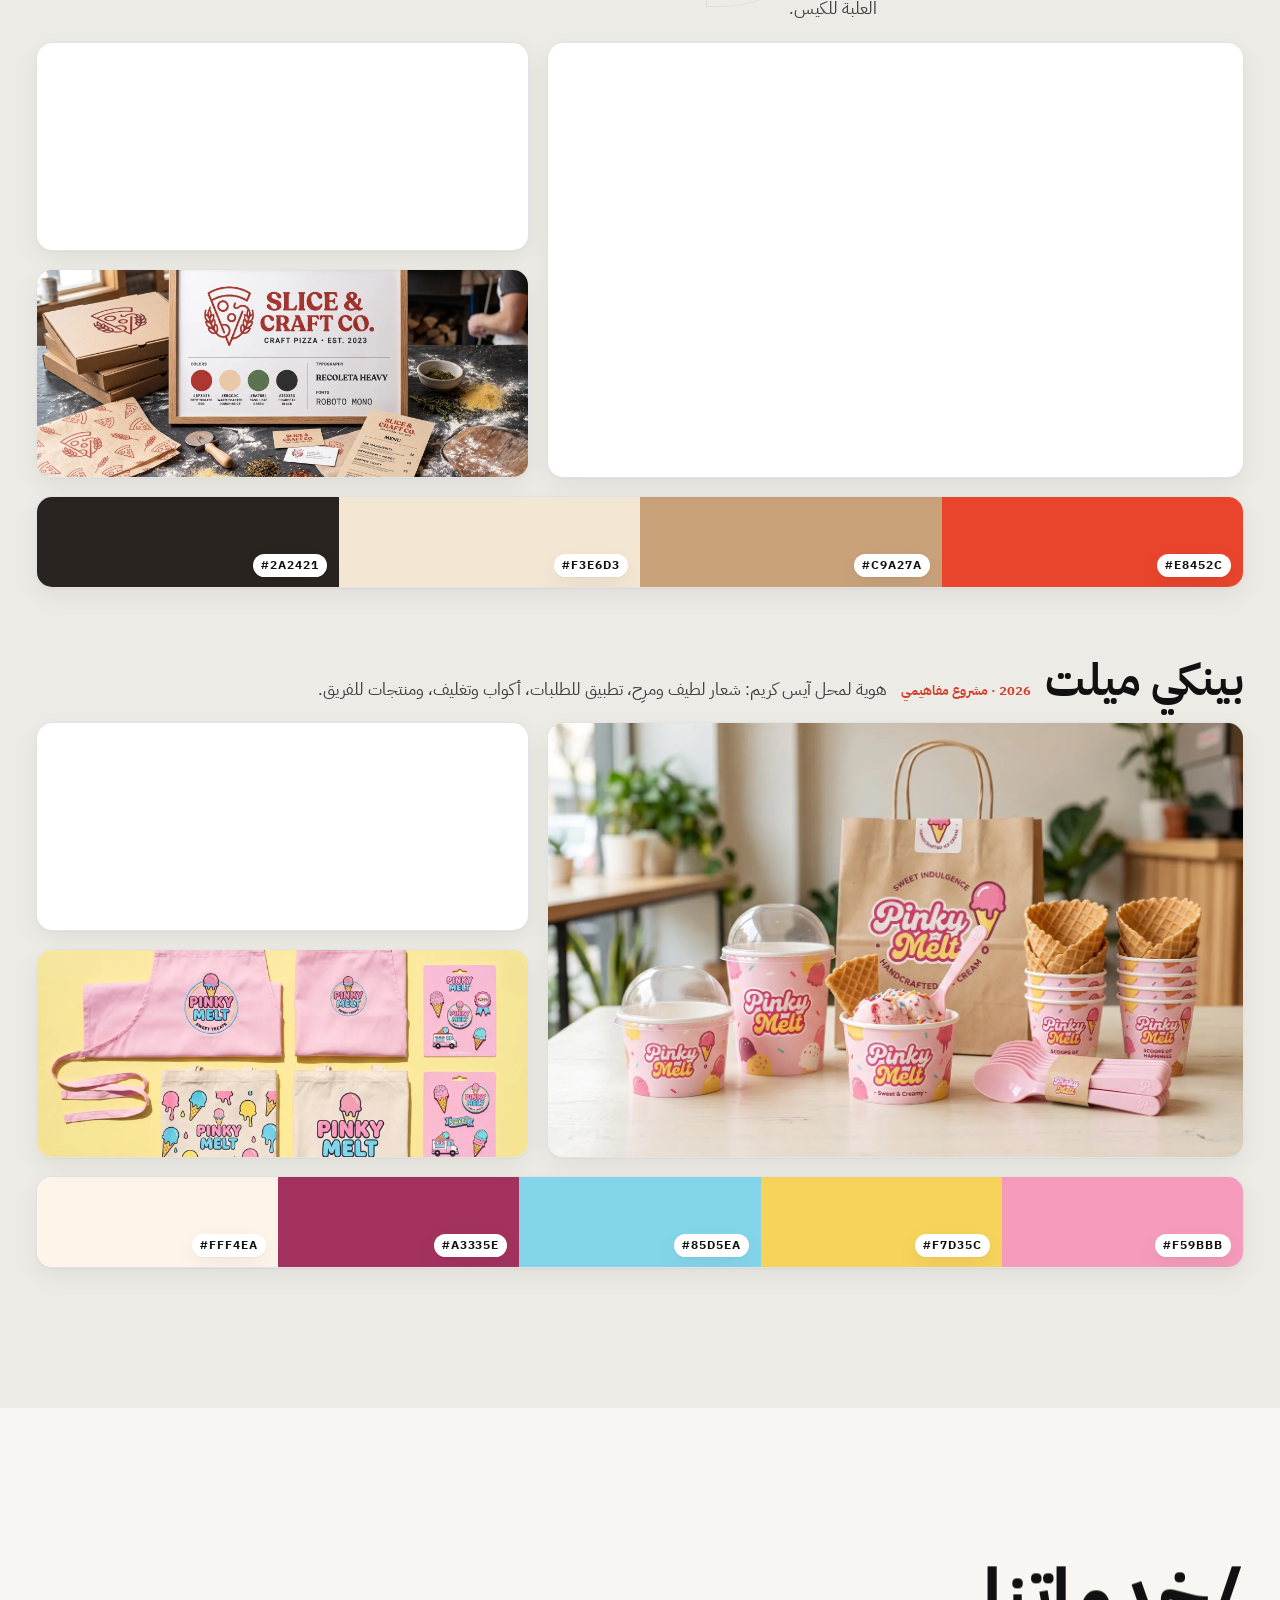
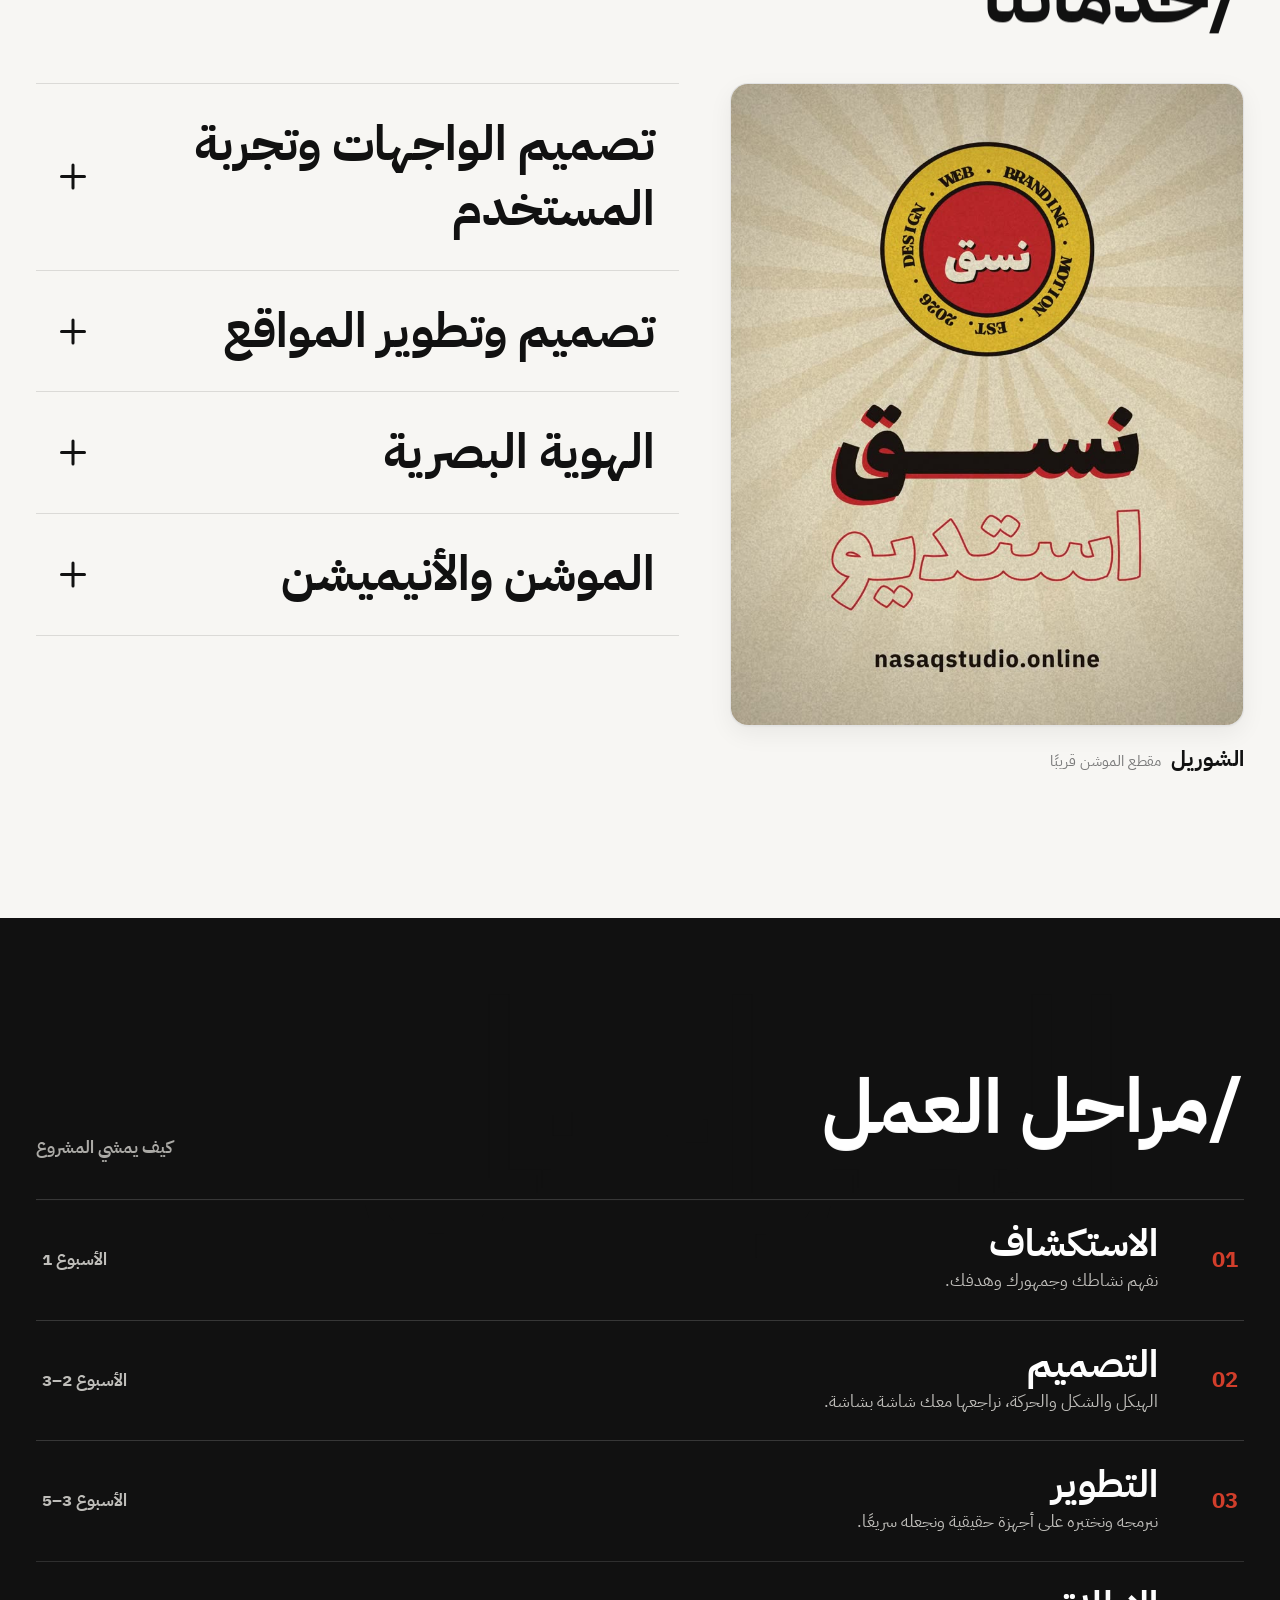
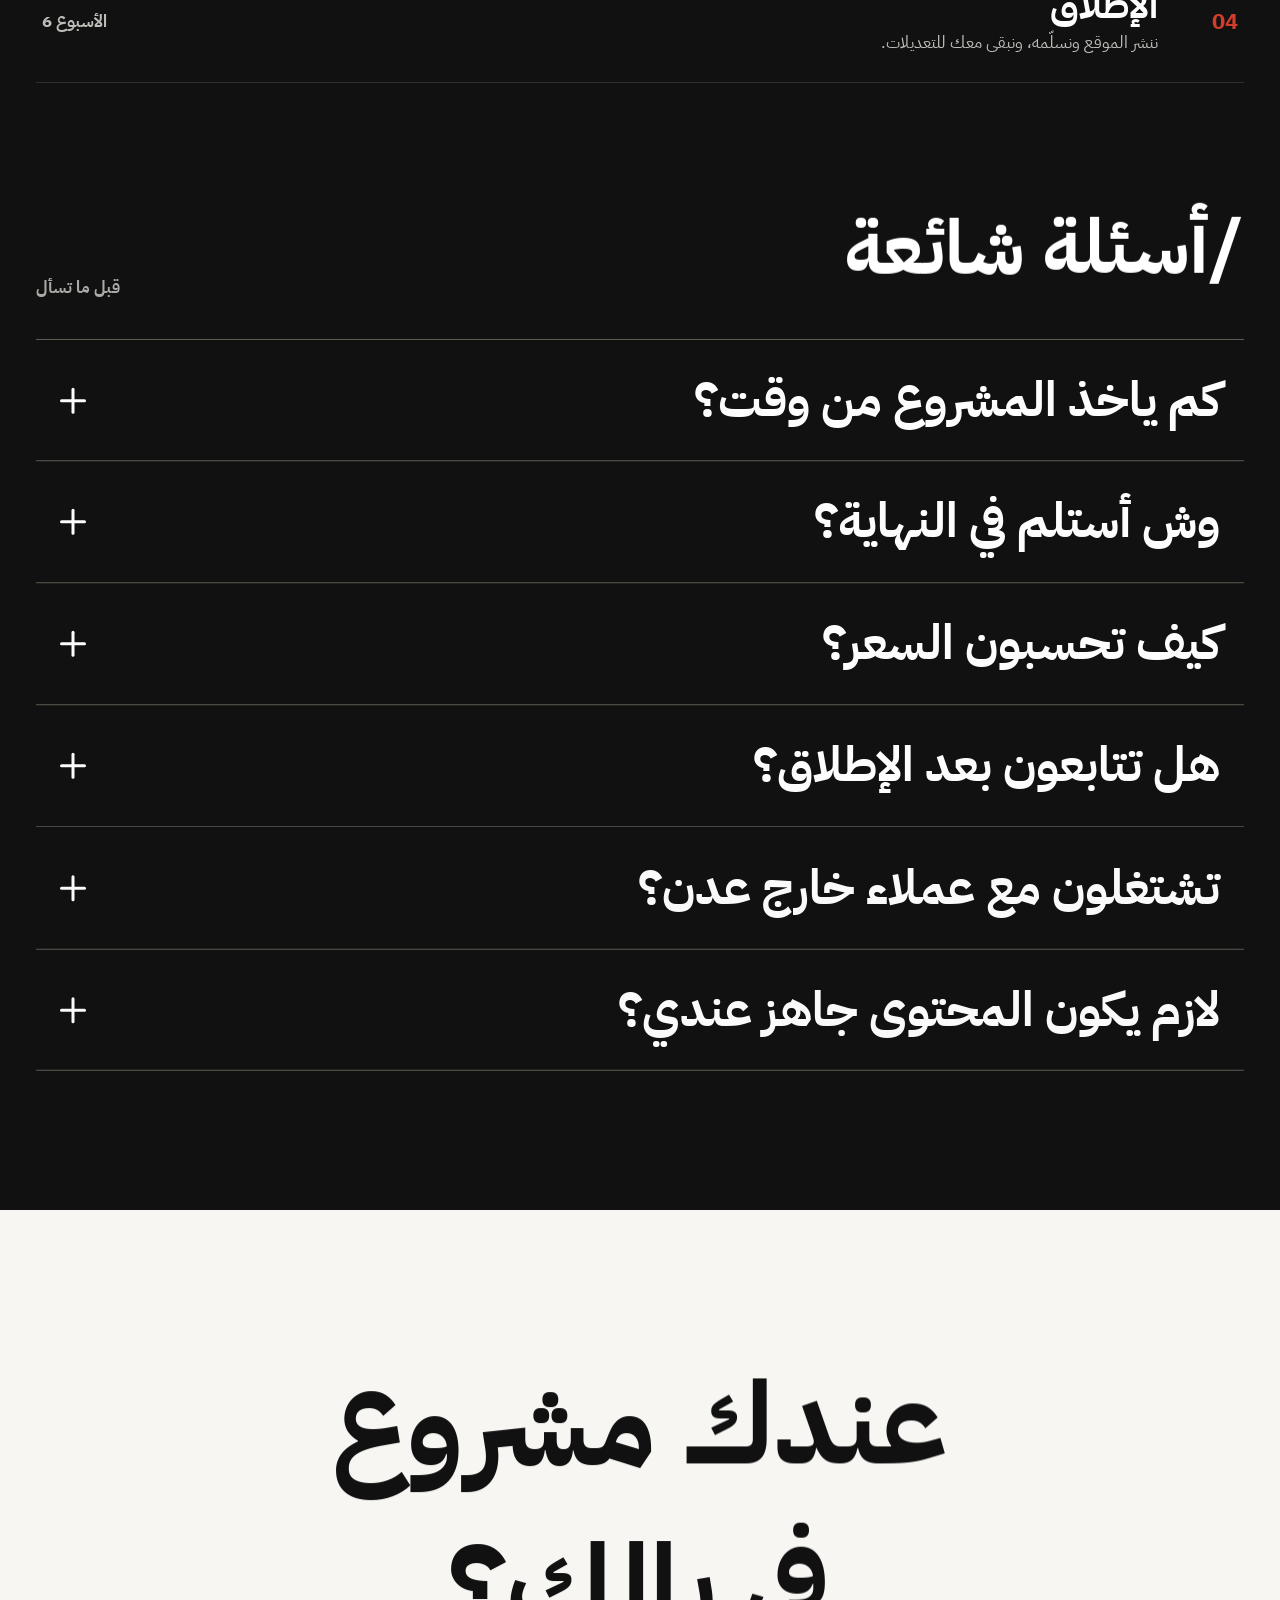
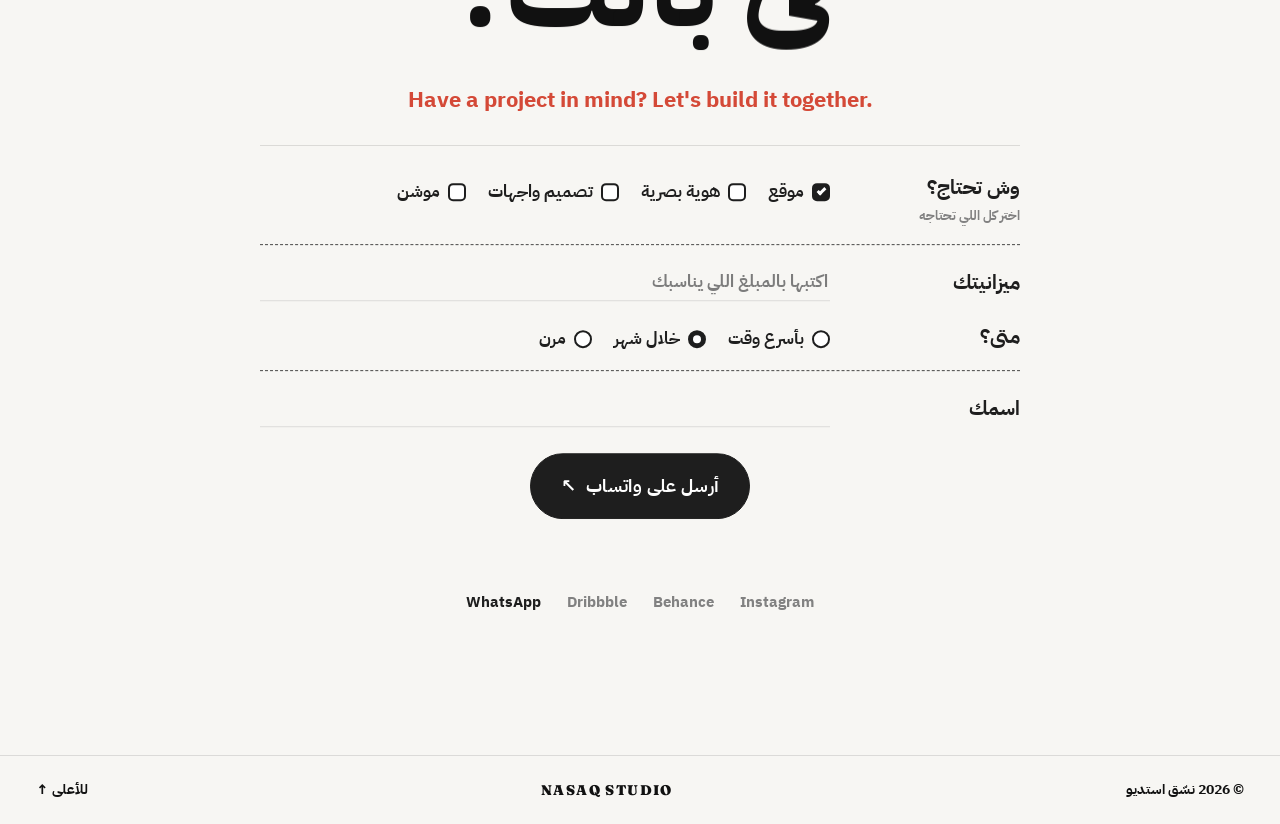
==== commit a55182ea: "Modern theme (preview branch): quiet, minimal look over the same content - assets/theme-modern.css l" ====
--- a/index.html
+++ b/index.html
@@ -29,7 +29,7 @@
       document.head.appendChild(l);
     };
     if (d.lang === 'ar') {
-      add('preload', 'assets/fonts/lalezar-400-arabic.woff2', 'font');
+      add('preload', 'assets/fonts/ibm-plex-sans-arabic-700-arabic.woff2', 'font');
       add('stylesheet', 'assets/fonts/fonts-ar.css');
     } else {
       add('stylesheet', 'https://fonts.googleapis.com/css2?display=swap&family=Bricolage+Grotesque:opsz,wght@12..96,400;12..96,800' +
@@ -42,6 +42,7 @@
   })(document.documentElement);
 </script>
 <link rel="stylesheet" href="assets/style.css">
+<link rel="stylesheet" href="assets/theme-modern.css">
 <script type="application/ld+json">{"@context": "https://schema.org", "@type": "FAQPage", "inLanguage": "ar", "mainEntity": [{"@type": "Question", "name": "كم ياخذ المشروع من وقت؟", "acceptedAnswer": {"@type": "Answer", "text": "أغلب المواقع تاخذ حوالي ستة أسابيع من أول جلسة لين الإطلاق، والصفحة الواحدة أقل. وتستلم جدول زمني واضح قبل ما نبدأ."}}, {"@type": "Question", "name": "وش أستلم في النهاية؟", "acceptedAnswer": {"@type": "Answer", "text": "موقع شغّال على الدومين حقك، وملفات التصميم، والكود المصدري، ودليل مختصر تعدّل فيه المحتوى بنفسك."}}, {"@type": "Question", "name": "كيف تحسبون السعر؟", "acceptedAnswer": {"@type": "Answer", "text": "كل مشروع يتسعّر حسب حجمه. اكتب ميزانيتك في النموذج تحت ونقترح عليك اللي يناسبها. السعر ومراحل الدفع نتفق عليها قبل أي شغل."}}, {"@type": "Question", "name": "هل تتابعون بعد الإطلاق؟", "acceptedAnswer": {"@type": "Answer", "text": "أكيد. نبقى معك للإصلاحات والتعديلات بعد الإطلاق، لفترة نتفق عليها سوا."}}, {"@type": "Question", "name": "تشتغلون مع عملاء خارج عدن؟", "acceptedAnswer": {"@type": "Answer", "text": "نعم. نشتغل مع عملاء من أي مكان، عن طريق واتساب ومكالمات الفيديو."}}, {"@type": "Question", "name": "لازم يكون المحتوى جاهز عندي؟", "acceptedAnswer": {"@type": "Answer", "text": "لا. أرسل اللي عندك، ونساعدك في النصوص والصور."}}]}</script>
 </head>
 <body>
--- a/assets/theme-modern.css
+++ b/assets/theme-modern.css
@@ -0,0 +1,99 @@
+/* Nasaq Studio — "modern" theme, layered over style.css.
+   Same content and layout; a quiet look: white paper, black type, one accent,
+   hairline borders and soft shadows instead of ink outlines and hard offsets.
+   Remove this file's <link> to get the 1930s theme back. */
+:root {
+  --paper: #F7F6F3;
+  --paper-2: #EDEBE6;
+  --cream: #FFFFFF;
+  --ink: #111111;
+  --ink-2: #3D3D3D;
+  --muted: #7A7A7A;
+  --red: #D23F2C;         /* the one accent */
+  --mustard: #111111;     /* old highlight colour folds into black */
+  --blue: #7A7A7A;
+  --orange: #D23F2C;
+  --edge: 1px solid rgba(17, 17, 17, .12);
+  --shadow: 0 1px 2px rgba(17, 17, 17, .04), 0 8px 24px rgba(17, 17, 17, .06);
+  --display: "Bricolage Grotesque", "Segoe UI", system-ui, sans-serif;
+}
+html[lang="ar"] {
+  --display: "IBM Plex Sans Arabic", "Segoe UI", sans-serif;
+}
+
+/* No print effects, no mascot, no iris */
+.grain, .rays, .rays-soft, .hero::after, .iris, .noon-seat, .seal { display: none !important; }
+html.js-intro .iris { visibility: hidden !important; }
+
+/* Type: heavy and plain, no shadows, no outlines */
+.solid { text-shadow: none; }
+.outline, .p-title .outline, html[lang="ar"] .hero-title .outline {
+  color: var(--muted); -webkit-text-stroke: 0; paint-order: normal;
+}
+html[lang="ar"] :is(.hero-title, .sec-title, .cta-title, .p-title, .acc-name, .card-title, .row-main b, .hero-copy h2, .p-text h2, .ticket b, .cover-type b) {
+  font-weight: 700;
+}
+.hero-title { letter-spacing: -.02em; }
+html[lang="en"] :is(.hero-title, .sec-title, .cta-title, .p-title, .card-title, .acc-name) {
+  font-variation-settings: normal; text-transform: none; letter-spacing: -.03em;
+}
+.ghost, html[lang="ar"] .ghost {
+  color: transparent; -webkit-text-stroke: 1px rgba(17, 17, 17, .06);
+}
+.ghost-dark, .brands .ghost { -webkit-text-stroke-color: rgba(255, 255, 255, .06); color: transparent; }
+.brands .ghost { -webkit-text-stroke-color: rgba(17, 17, 17, .06); }
+.brands { background: var(--paper-2); }
+
+/* Header: frosted bar */
+.nav-in { box-shadow: 0 1px 0 rgba(17, 17, 17, .06); }
+.logo, .logo-chip { transform: none !important; }
+.logo-ar { color: var(--red); }
+
+/* Buttons: flat pills */
+.btn, [dir="rtl"] .btn { box-shadow: none; border: 1px solid var(--ink); }
+.btn:hover, [dir="rtl"] .btn:hover { transform: translateY(-2px); box-shadow: 0 6px 18px rgba(17, 17, 17, .12); }
+.btn:active, [dir="rtl"] .btn:active { transform: none; box-shadow: none; }
+.btn-red { background: var(--ink); color: #fff; border-color: var(--ink); }
+.btn-red:hover { background: var(--red); border-color: var(--red); }
+.nav-in > .btn { box-shadow: none; }
+.lang-btn { box-shadow: none; border-width: 1px; }
+.lang-btn:hover { color: #fff; }
+a.pill:hover { box-shadow: none; transform: none; background: var(--paper-2); }
+
+/* Cards and frames: hairline + soft shadow, no tilt */
+.card, [dir="rtl"] .card, .p-cover, [dir="rtl"] .p-cover, .frame, .swatches, .reel-screen, .p-gallery img {
+  border: var(--edge); box-shadow: var(--shadow); background: var(--cream);
+}
+.card:hover, [dir="rtl"] .card:hover { transform: translateY(-4px); box-shadow: 0 2px 4px rgba(17, 17, 17, .05), 0 18px 40px rgba(17, 17, 17, .10); }
+.card-media { border-inline-end: var(--edge); }
+.card-go { background: var(--paper-2); border: var(--edge); }
+.card:hover .card-go, [dir="rtl"] .card:hover .card-go { background: var(--ink); color: #fff; }
+.tags li { border: var(--edge); background: var(--paper); }
+.cover-type, [dir="rtl"] .cover-type { box-shadow: var(--shadow); transform: none; border: var(--edge); }
+.reel-screen::before, .reel-screen::after { display: none; }
+
+/* Accordions */
+.acc-item.is-open { background: var(--cream); color: var(--ink); box-shadow: var(--shadow); }
+.ticket, .is-open .ticket { transform: none; box-shadow: none; border: var(--edge); }
+
+/* Process (dark section) and its sticker */
+.process { background: #111; }
+.row-n { color: var(--red); }
+.follower span { background: #fff; border: 0; box-shadow: 0 10px 30px rgba(0, 0, 0, .25); rotate: 0deg; border-radius: 999px; width: auto; height: auto; padding: 14px 22px; font-size: 20px; }
+.faq-list .acc-item.is-open { background: #1C1C1C; color: #fff; box-shadow: none; }
+
+/* Cursor */
+.cursor.is-label span { background: var(--ink); border: 0; }
+
+/* Form */
+.opts input:checked { background: var(--ink); }
+
+/* Swatches and empty board */
+.swatches li + li { border-inline-start: 0; }
+.swatches span { border: 0; box-shadow: var(--shadow); }
+
+/* Slow-link play button */
+.reel-play { background: #fff; border: 0; box-shadow: var(--shadow); }
+
+/* 3D covers sit on plain paper instead of sunburst rays */
+.card-media.has-3d, .p-cover.has-3d { background: radial-gradient(circle at 50% 40%, #FFFFFF, var(--paper-2)); }
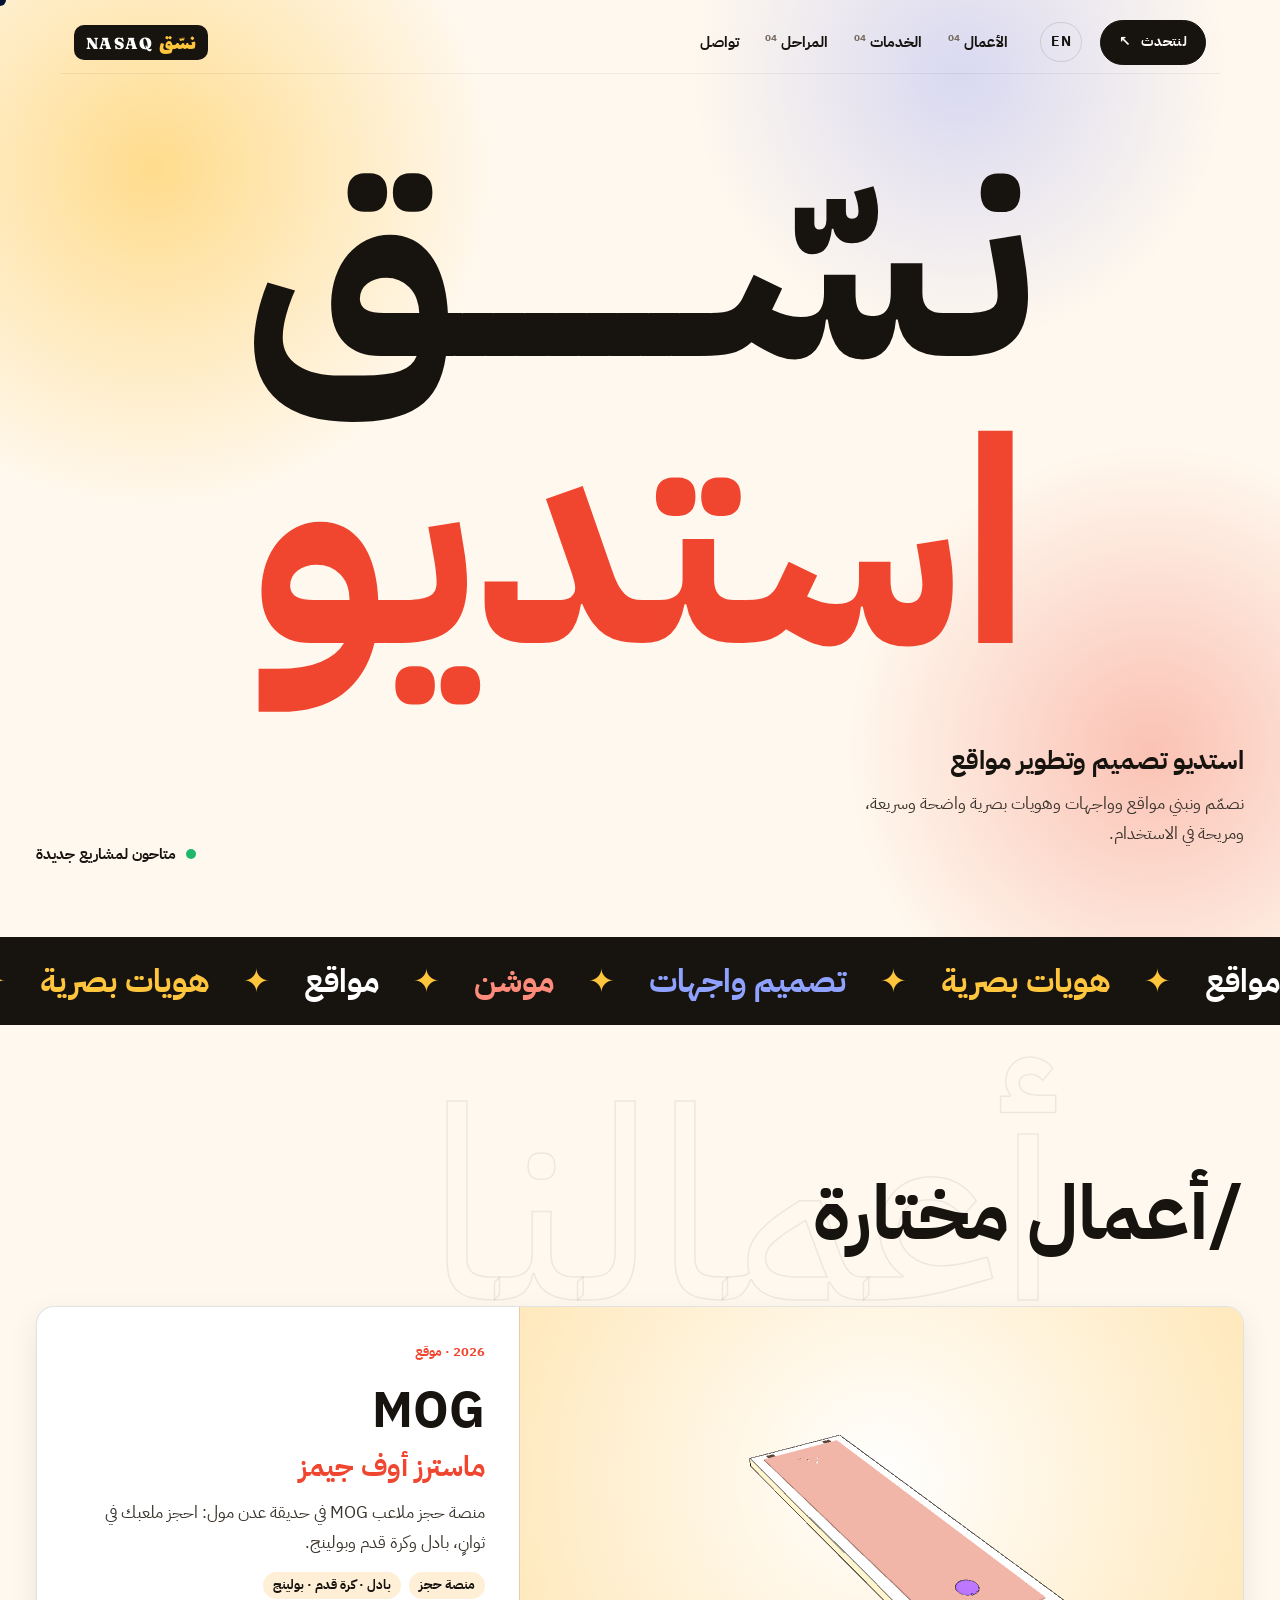
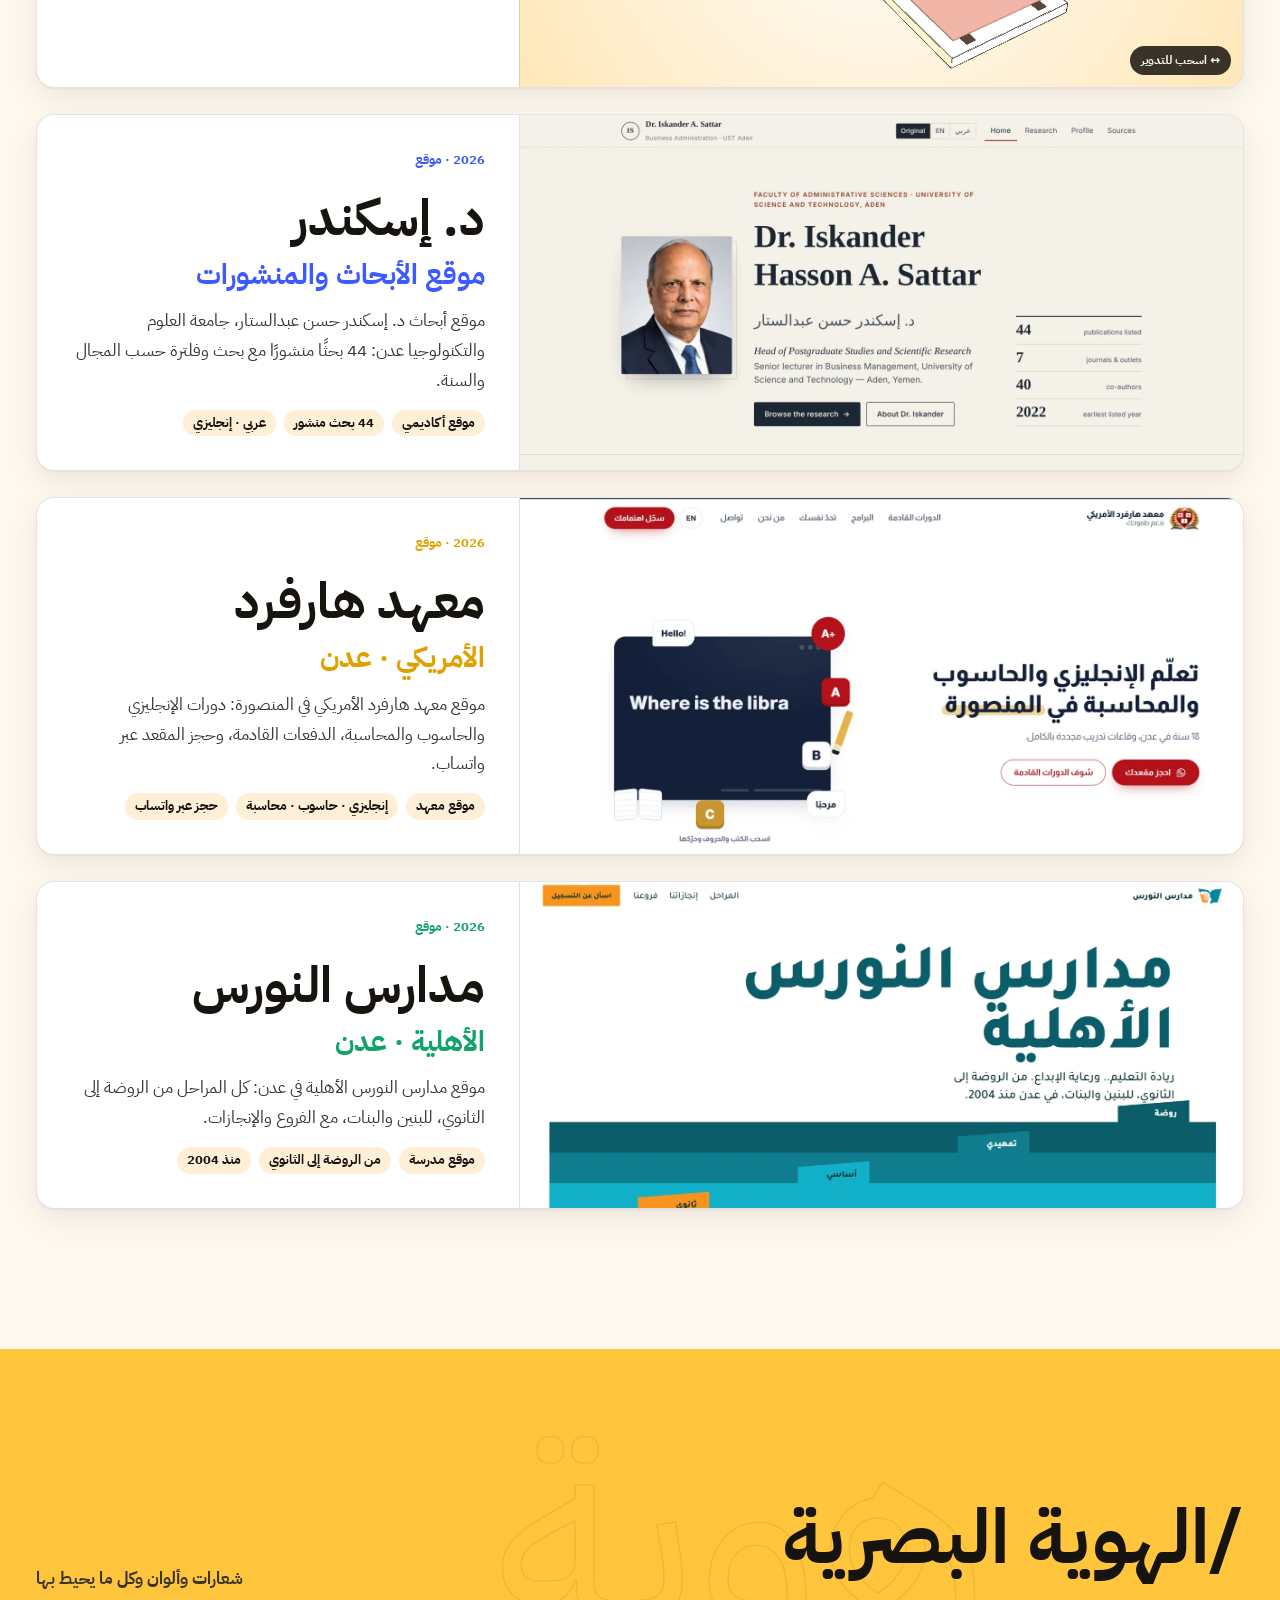
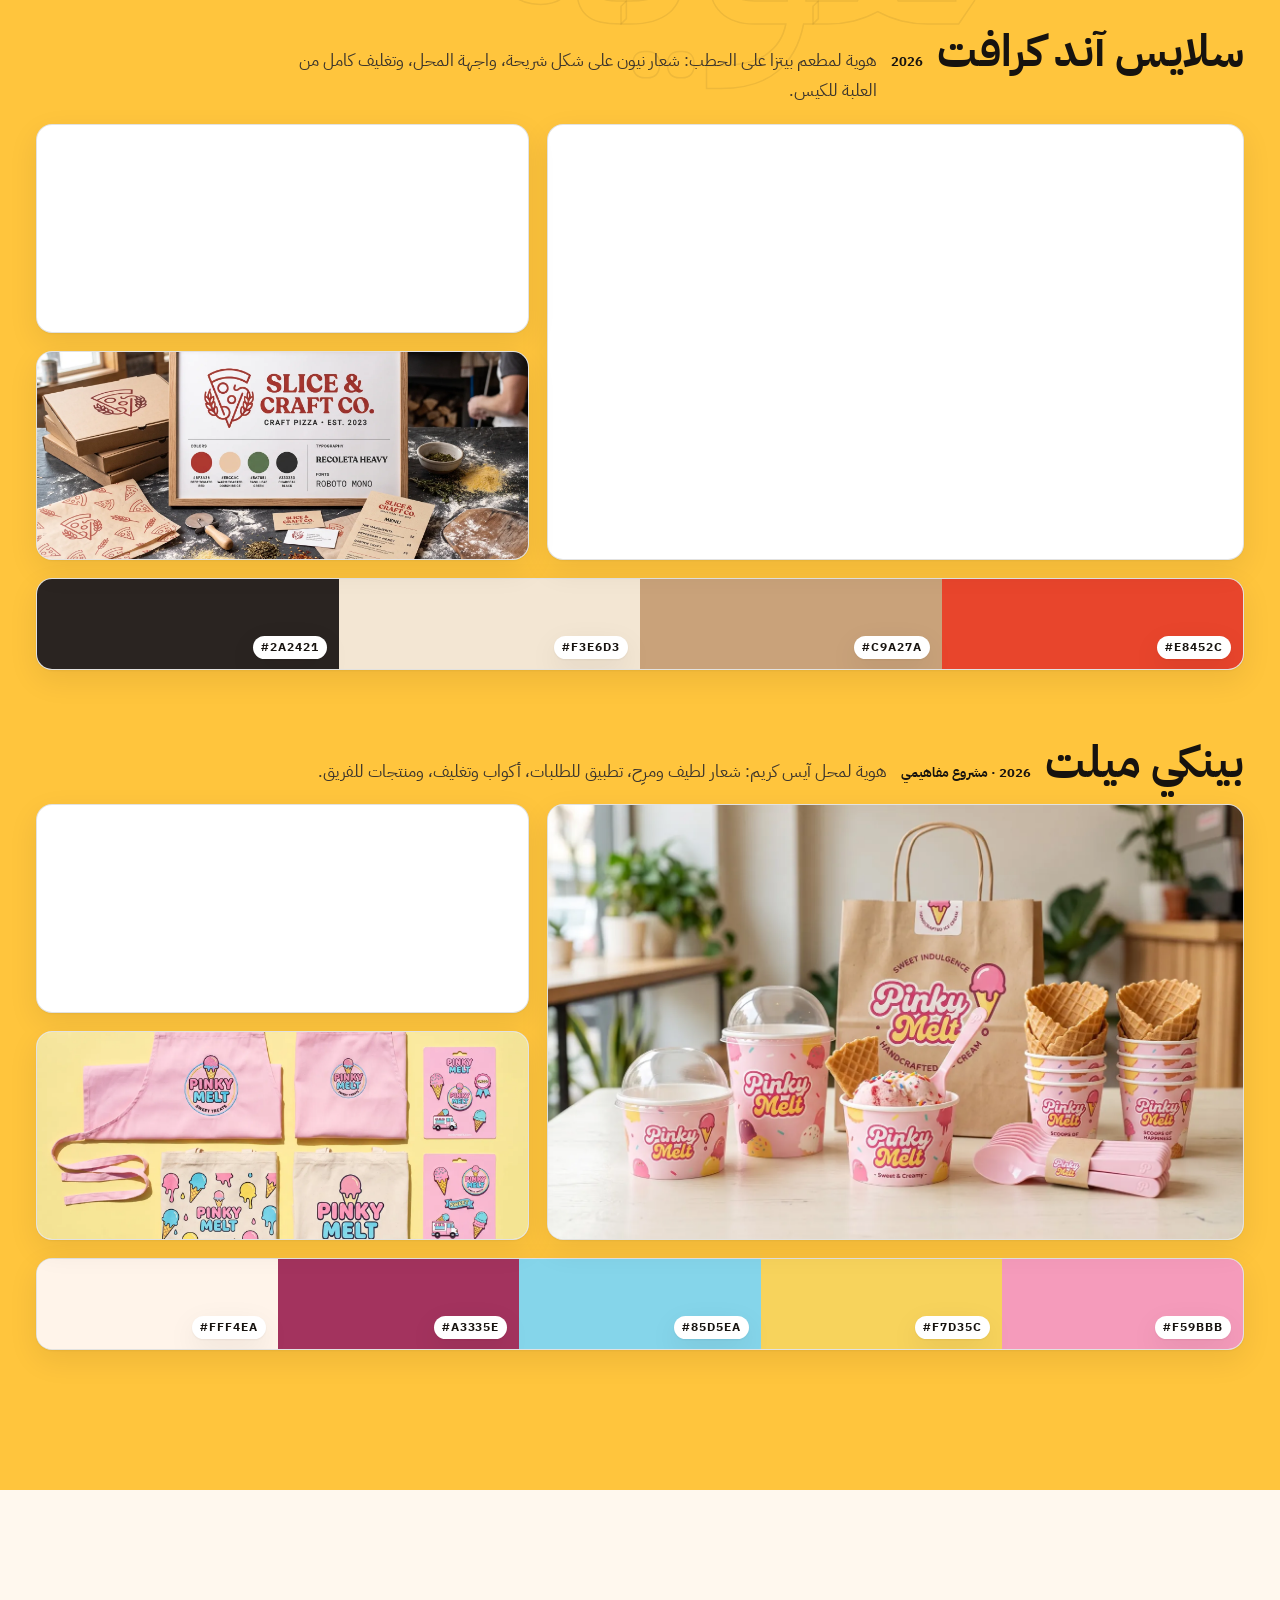
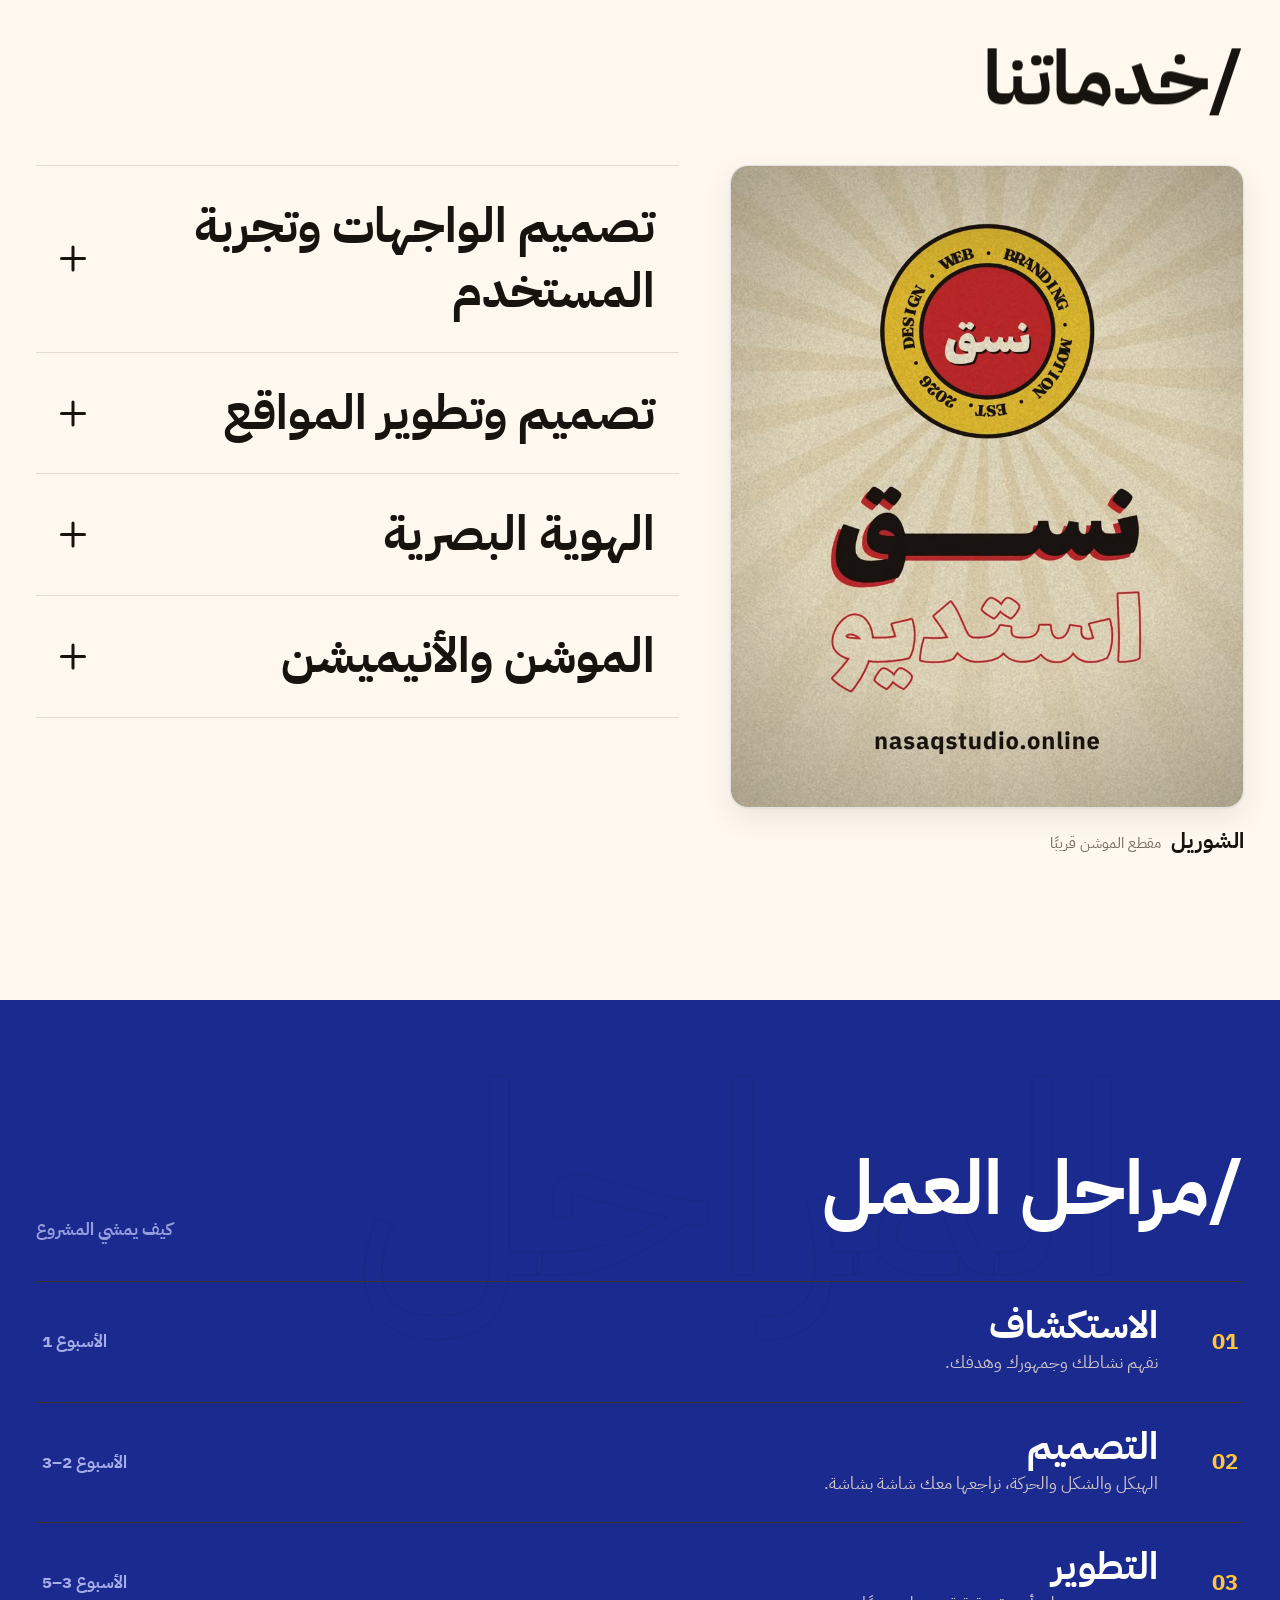
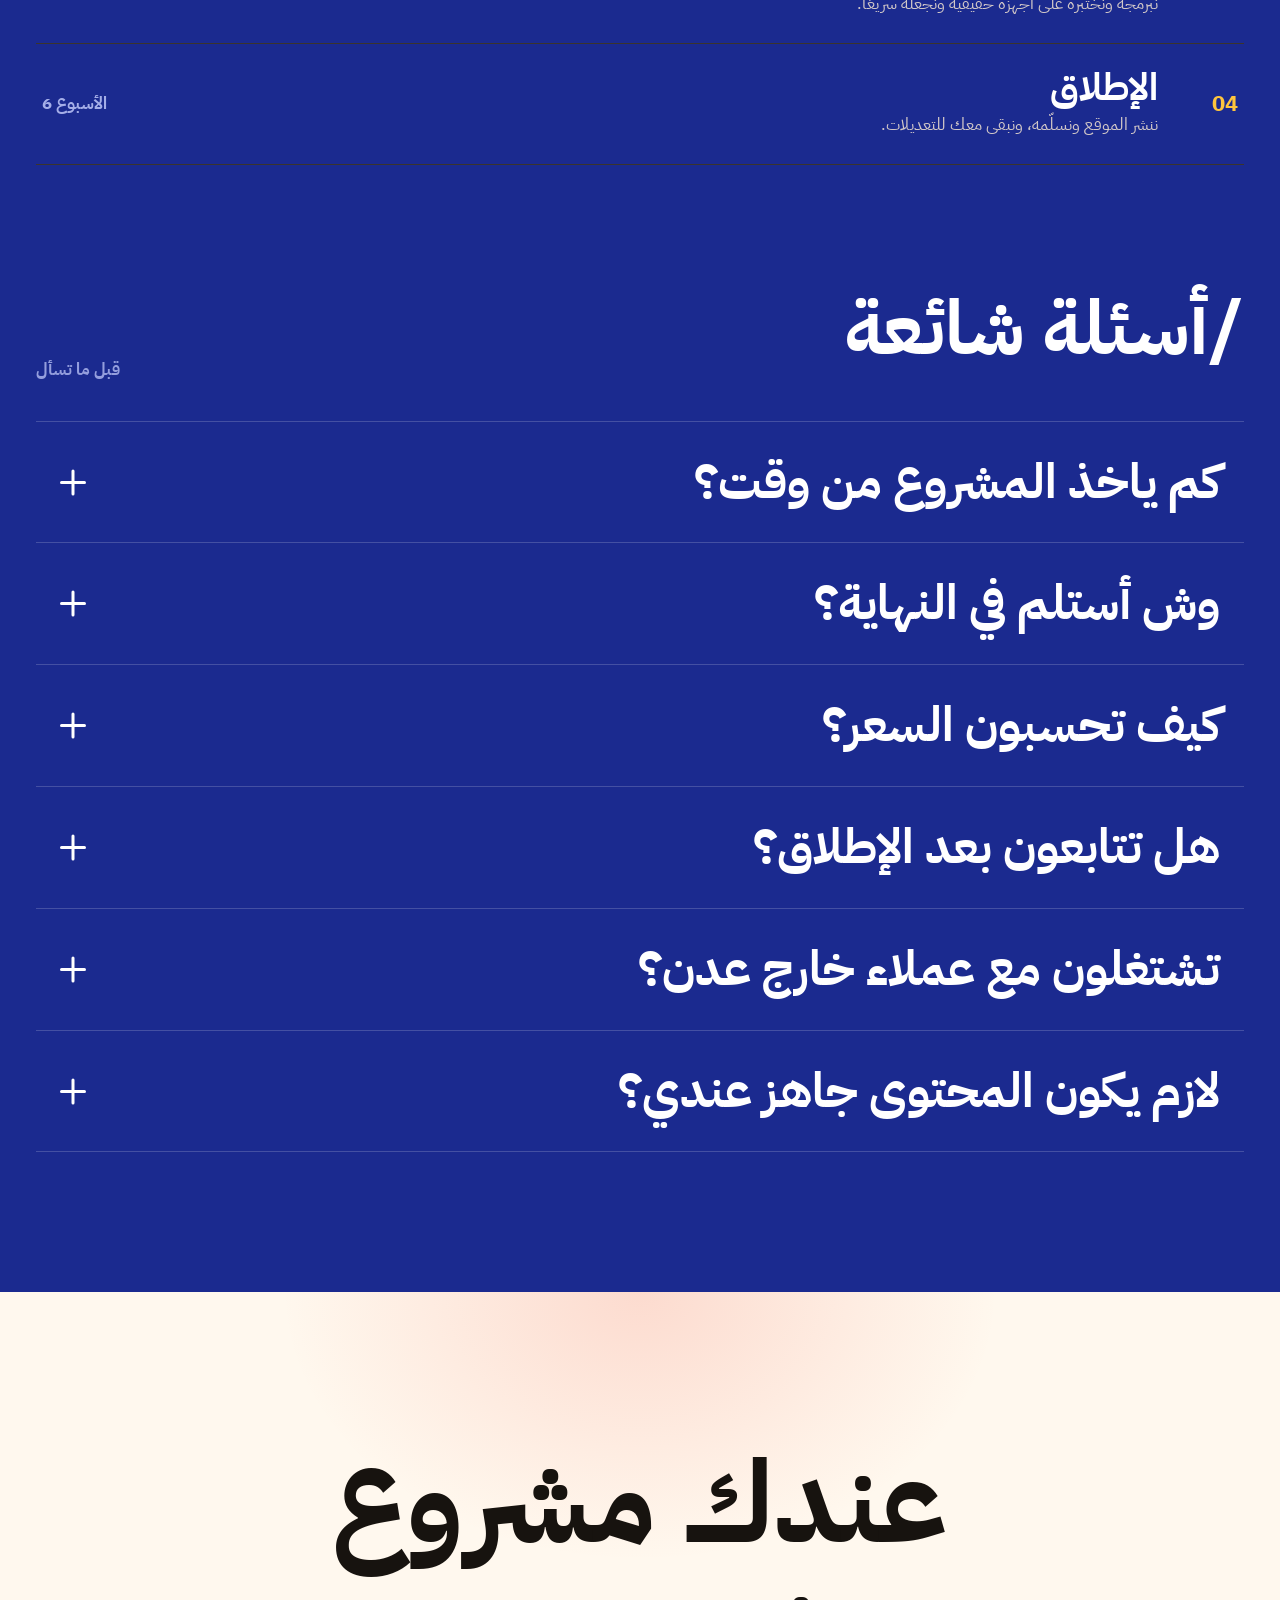
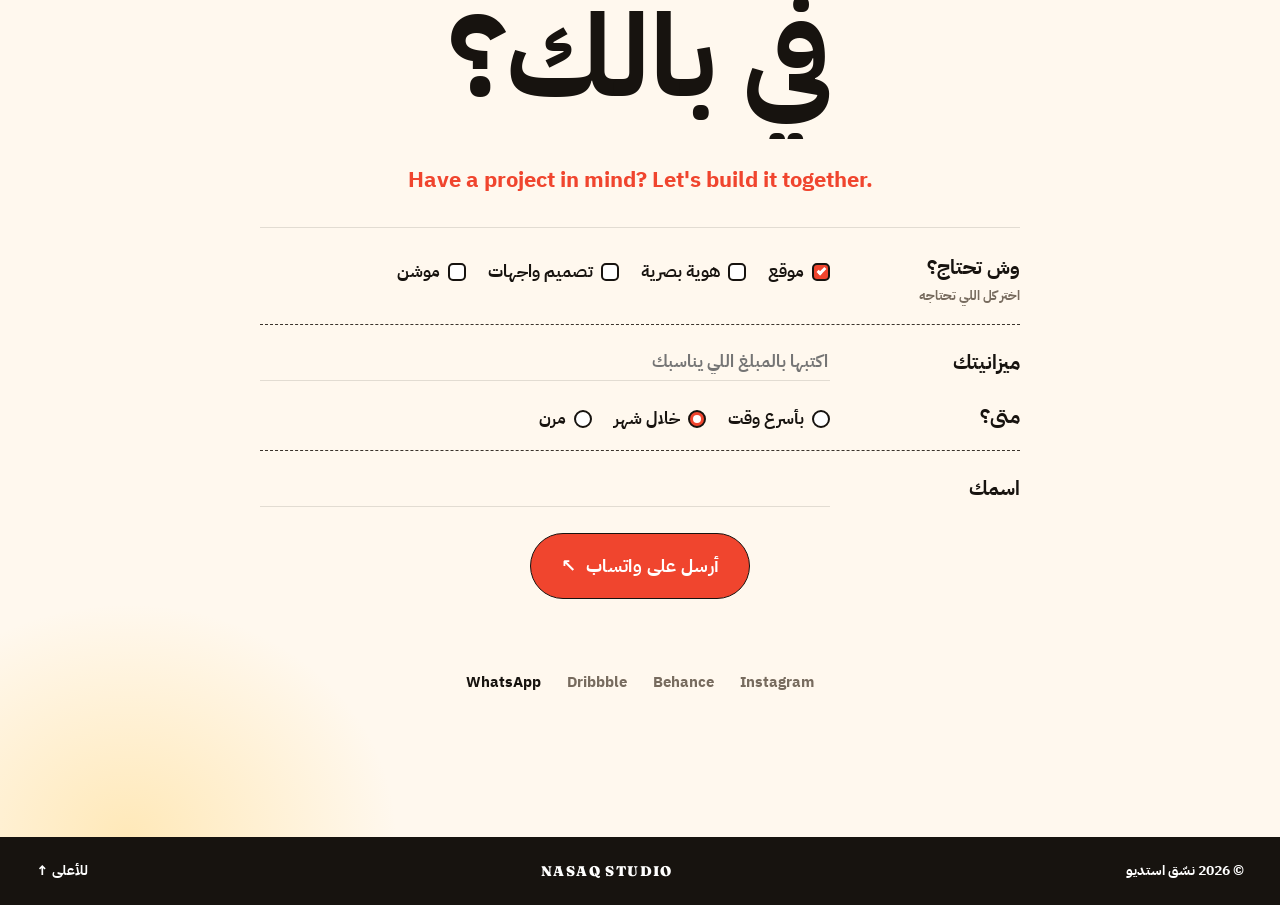
==== commit af8df4c8: "Modern theme: more colour and energy - Warm white with the studio red, sunny yellow and electric blu" ====
--- a/index.html
+++ b/index.html
@@ -98,6 +98,9 @@
     </div>
   </section>
 
+  <!-- Services ticker (modern theme) -->
+  <div class="marquee" aria-hidden="true"><div class="marquee-track"><span data-i18n="mq.web">Websites</span><b>✦</b><span data-i18n="mq.brand">Brand identity</span><b>✦</b><span data-i18n="mq.ui">UI design</span><b>✦</b><span data-i18n="mq.motion">Motion</span><b>✦</b><span data-i18n="mq.web">Websites</span><b>✦</b><span data-i18n="mq.brand">Brand identity</span><b>✦</b><span data-i18n="mq.ui">UI design</span><b>✦</b><span data-i18n="mq.motion">Motion</span><b>✦</b><span data-i18n="mq.web">Websites</span><b>✦</b><span data-i18n="mq.brand">Brand identity</span><b>✦</b><span data-i18n="mq.ui">UI design</span><b>✦</b><span data-i18n="mq.motion">Motion</span><b>✦</b><span data-i18n="mq.web">Websites</span><b>✦</b><span data-i18n="mq.brand">Brand identity</span><b>✦</b><span data-i18n="mq.ui">UI design</span><b>✦</b><span data-i18n="mq.motion">Motion</span><b>✦</b></div></div>
+
   <!-- WORK -->
   <section class="sec work" id="work">
     <div class="ghost" aria-hidden="true" data-i18n="work.ghost">PORTFOLIO</div>
--- a/assets/theme-modern.css
+++ b/assets/theme-modern.css
@@ -1,99 +1,133 @@
 /* Nasaq Studio — "modern" theme, layered over style.css.
-   Same content and layout; a quiet look: white paper, black type, one accent,
-   hairline borders and soft shadows instead of ink outlines and hard offsets.
+   Same content and layout, a clean modern build with a lot of colour: warm white, the studio red,
+   sunny yellow and an electric blue, each section with its own colour moment.
    Remove this file's <link> to get the 1930s theme back. */
 :root {
-  --paper: #F7F6F3;
-  --paper-2: #EDEBE6;
+  --paper: #FFF8EE;
+  --paper-2: #FFEFD6;
   --cream: #FFFFFF;
-  --ink: #111111;
-  --ink-2: #3D3D3D;
-  --muted: #7A7A7A;
-  --red: #D23F2C;         /* the one accent */
-  --mustard: #111111;     /* old highlight colour folds into black */
-  --blue: #7A7A7A;
-  --orange: #D23F2C;
-  --edge: 1px solid rgba(17, 17, 17, .12);
-  --shadow: 0 1px 2px rgba(17, 17, 17, .04), 0 8px 24px rgba(17, 17, 17, .06);
+  --ink: #17130F;
+  --ink-2: #3B342C;
+  --muted: #776B5E;
+  --red: #F0452E;
+  --mustard: #FFC53D;
+  --blue: #3D5AFE;
+  --orange: #FF8A3D;
+  --edge: 1.5px solid rgba(23, 19, 15, .12);
+  --shadow: 0 1px 2px rgba(23, 19, 15, .05), 0 10px 30px rgba(23, 19, 15, .08);
   --display: "Bricolage Grotesque", "Segoe UI", system-ui, sans-serif;
 }
-html[lang="ar"] {
-  --display: "IBM Plex Sans Arabic", "Segoe UI", sans-serif;
-}
+html[lang="ar"] { --display: "IBM Plex Sans Arabic", "Segoe UI", sans-serif; }
 
-/* No print effects, no mascot, no iris */
+/* Old print effects, iris and mascot are off */
 .grain, .rays, .rays-soft, .hero::after, .iris, .noon-seat, .seal { display: none !important; }
 html.js-intro .iris { visibility: hidden !important; }
 
-/* Type: heavy and plain, no shadows, no outlines */
-.solid { text-shadow: none; }
-.outline, .p-title .outline, html[lang="ar"] .hero-title .outline {
-  color: var(--muted); -webkit-text-stroke: 0; paint-order: normal;
+/* ---------- Type ---------- */
+.solid { text-shadow: none; color: var(--ink); }
+.outline, .p-title .outline, html[lang="ar"] .hero-title .outline { color: var(--red); -webkit-text-stroke: 0; paint-order: normal; }
+html[lang="ar"] :is(.hero-title, .sec-title, .cta-title, .p-title, .acc-name, .card-title, .row-main b, .hero-copy h2, .p-text h2, .ticket b, .cover-type b) { font-weight: 700; }
+html[lang="en"] :is(.hero-title, .sec-title, .cta-title, .p-title, .card-title, .acc-name) { font-variation-settings: normal; text-transform: none; letter-spacing: -.03em; }
+.hero-title { letter-spacing: -.02em; }
+.sec-title { position: relative; }
+.ghost, html[lang="ar"] .ghost { color: transparent; -webkit-text-stroke: 1.5px rgba(23, 19, 15, .07); }
+
+/* ---------- Hero: colour light behind the name ---------- */
+.hero {
+  background:
+    radial-gradient(38vmax 38vmax at 12% 18%, rgba(255, 197, 61, .55), transparent 70%),
+    radial-gradient(34vmax 34vmax at 90% 80%, rgba(240, 69, 46, .30), transparent 70%),
+    radial-gradient(30vmax 30vmax at 75% 8%, rgba(61, 90, 254, .20), transparent 70%),
+    var(--paper);
 }
-html[lang="ar"] :is(.hero-title, .sec-title, .cta-title, .p-title, .acc-name, .card-title, .row-main b, .hero-copy h2, .p-text h2, .ticket b, .cover-type b) {
-  font-weight: 700;
-}
-.hero-title { letter-spacing: -.02em; }
-html[lang="en"] :is(.hero-title, .sec-title, .cta-title, .p-title, .card-title, .acc-name) {
-  font-variation-settings: normal; text-transform: none; letter-spacing: -.03em;
-}
-.ghost, html[lang="ar"] .ghost {
-  color: transparent; -webkit-text-stroke: 1px rgba(17, 17, 17, .06);
-}
-.ghost-dark, .brands .ghost { -webkit-text-stroke-color: rgba(255, 255, 255, .06); color: transparent; }
-.brands .ghost { -webkit-text-stroke-color: rgba(17, 17, 17, .06); }
-.brands { background: var(--paper-2); }
+.hero-status i { background: #1FB86B; box-shadow: 0 0 0 0 rgba(31, 184, 107, .5); }
 
-/* Header: frosted bar */
-.nav-in { box-shadow: 0 1px 0 rgba(17, 17, 17, .06); }
+/* Services ticker under the hero */
+.marquee { background: var(--ink); color: #fff; overflow: hidden; padding-block: 16px; border-block: 0; }
+.marquee-track { display: flex; width: max-content; gap: 34px; animation: marquee 26s linear infinite; font-family: var(--display); font-weight: 700; font-size: clamp(20px, 3vw, 32px); white-space: nowrap; }
+.marquee-track b { color: var(--mustard); font-weight: 400; }
+.marquee-track span:nth-of-type(4n+2) { color: var(--mustard); }
+.marquee-track span:nth-of-type(4n+3) { color: #8FA2FF; }
+.marquee-track span:nth-of-type(4n) { color: #FF8B7A; }
+@keyframes marquee { to { transform: translateX(-50%); } }
+[dir="rtl"] .marquee-track { animation-name: marquee-rtl; }
+@keyframes marquee-rtl { to { transform: translateX(50%); } }
+@media (prefers-reduced-motion: reduce) { .marquee-track { animation: none; } }
+
+/* ---------- Header ---------- */
+.nav-in { box-shadow: 0 1px 0 rgba(23, 19, 15, .06); }
 .logo, .logo-chip { transform: none !important; }
-.logo-ar { color: var(--red); }
+.logo-ar { color: var(--mustard); }
 
-/* Buttons: flat pills */
-.btn, [dir="rtl"] .btn { box-shadow: none; border: 1px solid var(--ink); }
-.btn:hover, [dir="rtl"] .btn:hover { transform: translateY(-2px); box-shadow: 0 6px 18px rgba(17, 17, 17, .12); }
+/* ---------- Buttons ---------- */
+.btn, [dir="rtl"] .btn { box-shadow: none; border: 1.5px solid var(--ink); }
+.btn:hover, [dir="rtl"] .btn:hover { transform: translateY(-2px); box-shadow: 0 10px 24px rgba(23, 19, 15, .16); }
 .btn:active, [dir="rtl"] .btn:active { transform: none; box-shadow: none; }
-.btn-red { background: var(--ink); color: #fff; border-color: var(--ink); }
-.btn-red:hover { background: var(--red); border-color: var(--red); }
+.btn-red { background: var(--red); color: #fff; border-color: var(--red); }
+.btn-red:hover { background: var(--ink); border-color: var(--ink); }
+.btn-ink:hover { background: var(--blue); border-color: var(--blue); }
 .nav-in > .btn { box-shadow: none; }
-.lang-btn { box-shadow: none; border-width: 1px; }
-.lang-btn:hover { color: #fff; }
-a.pill:hover { box-shadow: none; transform: none; background: var(--paper-2); }
+.lang-btn { box-shadow: none; border-width: 1.5px; }
+.lang-btn:hover { color: var(--mustard); }
+a.pill:hover { box-shadow: none; transform: none; background: var(--mustard); }
 
-/* Cards and frames: hairline + soft shadow, no tilt */
+/* ---------- Work: white cards, a colour per card ---------- */
 .card, [dir="rtl"] .card, .p-cover, [dir="rtl"] .p-cover, .frame, .swatches, .reel-screen, .p-gallery img {
   border: var(--edge); box-shadow: var(--shadow); background: var(--cream);
 }
-.card:hover, [dir="rtl"] .card:hover { transform: translateY(-4px); box-shadow: 0 2px 4px rgba(17, 17, 17, .05), 0 18px 40px rgba(17, 17, 17, .10); }
+.card { --c: var(--red); }
+.card:nth-child(4n+2) { --c: var(--blue); }
+.card:nth-child(4n+3) { --c: #E0A100; }
+.card:nth-child(4n) { --c: #12A36A; }
+.card:hover, [dir="rtl"] .card:hover { transform: translateY(-6px); border-color: var(--c); box-shadow: 0 2px 4px rgba(23, 19, 15, .05), 0 22px 44px rgba(23, 19, 15, .12); }
+.card-kicker { color: var(--c); }
+.card-title span { color: var(--c); }
 .card-media { border-inline-end: var(--edge); }
-.card-go { background: var(--paper-2); border: var(--edge); }
+.card-go { background: var(--c); color: #fff; border: 0; }
 .card:hover .card-go, [dir="rtl"] .card:hover .card-go { background: var(--ink); color: #fff; }
-.tags li { border: var(--edge); background: var(--paper); }
+.tags li { border: 0; background: var(--paper-2); }
 .cover-type, [dir="rtl"] .cover-type { box-shadow: var(--shadow); transform: none; border: var(--edge); }
+.card-media.has-3d, .p-cover.has-3d { background: radial-gradient(circle at 50% 45%, #FFFFFF, #FFE7B8); }
 .reel-screen::before, .reel-screen::after { display: none; }
 
-/* Accordions */
-.acc-item.is-open { background: var(--cream); color: var(--ink); box-shadow: var(--shadow); }
-.ticket, .is-open .ticket { transform: none; box-shadow: none; border: var(--edge); }
+/* ---------- Brand identity: a yellow section ---------- */
+.brands { background: var(--mustard); }
+.brands .ghost { -webkit-text-stroke-color: rgba(23, 19, 15, .10); }
+.brands .sec-note, .brands .board-head p { color: var(--ink-2); }
+.brands .card-kicker { color: var(--ink); }
 
-/* Process (dark section) and its sticker */
-.process { background: #111; }
-.row-n { color: var(--red); }
-.follower span { background: #fff; border: 0; box-shadow: 0 10px 30px rgba(0, 0, 0, .25); rotate: 0deg; border-radius: 999px; width: auto; height: auto; padding: 14px 22px; font-size: 20px; }
-.faq-list .acc-item.is-open { background: #1C1C1C; color: #fff; box-shadow: none; }
+/* ---------- Services: accordion opens in blue ---------- */
+.acc-item { transition: background .4s var(--ease), color .4s var(--ease); }
+.acc-item.is-open { background: var(--blue); color: #fff; box-shadow: 0 16px 36px rgba(61, 90, 254, .28); }
+.acc-head:hover .acc-name { color: var(--red); }
+.is-open .acc-head:hover .acc-name { color: #fff; }
+.ticket, .is-open .ticket { transform: none; box-shadow: none; border: 0; }
 
-/* Cursor */
-.cursor.is-label span { background: var(--ink); border: 0; }
+/* ---------- Process: deep blue, yellow numbers ---------- */
+.process { background: #1B2A8F; color: #fff; }
+.process .ghost, .ghost-dark { -webkit-text-stroke-color: rgba(255, 255, 255, .08); color: transparent; }
+.process .sec-note { color: #C8D0FF; }
+.row-n { color: var(--mustard); }
+.row-when { color: #C8D0FF; }
+.follower span { background: var(--mustard); color: var(--ink); border: 0; box-shadow: 0 12px 30px rgba(0, 0, 0, .25); rotate: -3deg; border-radius: 999px; width: auto; height: auto; padding: 14px 24px; font-size: 20px; }
+.faq-list, .faq-list .acc-item { border-color: rgba(255, 255, 255, .18); }
+.faq-list .acc-item.is-open { background: #fff; color: var(--ink); box-shadow: 0 16px 36px rgba(0, 0, 0, .2); }
+.faq-list .acc-item.is-open .acc-head:hover .acc-name { color: var(--red); }
 
-/* Form */
-.opts input:checked { background: var(--ink); }
+/* ---------- Contact: warm red light ---------- */
+.contact { background:
+    radial-gradient(40vmax 30vmax at 50% 0%, rgba(240, 69, 46, .16), transparent 70%),
+    radial-gradient(30vmax 26vmax at 10% 100%, rgba(255, 197, 61, .30), transparent 70%),
+    var(--paper); }
+.cta-title { color: var(--ink); }
+.opts input:checked { background: var(--red); }
 
-/* Swatches and empty board */
+/* ---------- Footer ---------- */
+.foot { background: var(--ink); color: #fff; border-top: 0; }
+.foot a { color: #fff; }
+
+/* Cursor, swatches, slow-link play button */
+.cursor.is-label span { background: var(--red); border: 0; }
 .swatches li + li { border-inline-start: 0; }
 .swatches span { border: 0; box-shadow: var(--shadow); }
-
-/* Slow-link play button */
-.reel-play { background: #fff; border: 0; box-shadow: var(--shadow); }
-
-/* 3D covers sit on plain paper instead of sunburst rays */
-.card-media.has-3d, .p-cover.has-3d { background: radial-gradient(circle at 50% 40%, #FFFFFF, var(--paper-2)); }
+.reel-play { background: var(--mustard); border: 0; box-shadow: var(--shadow); }
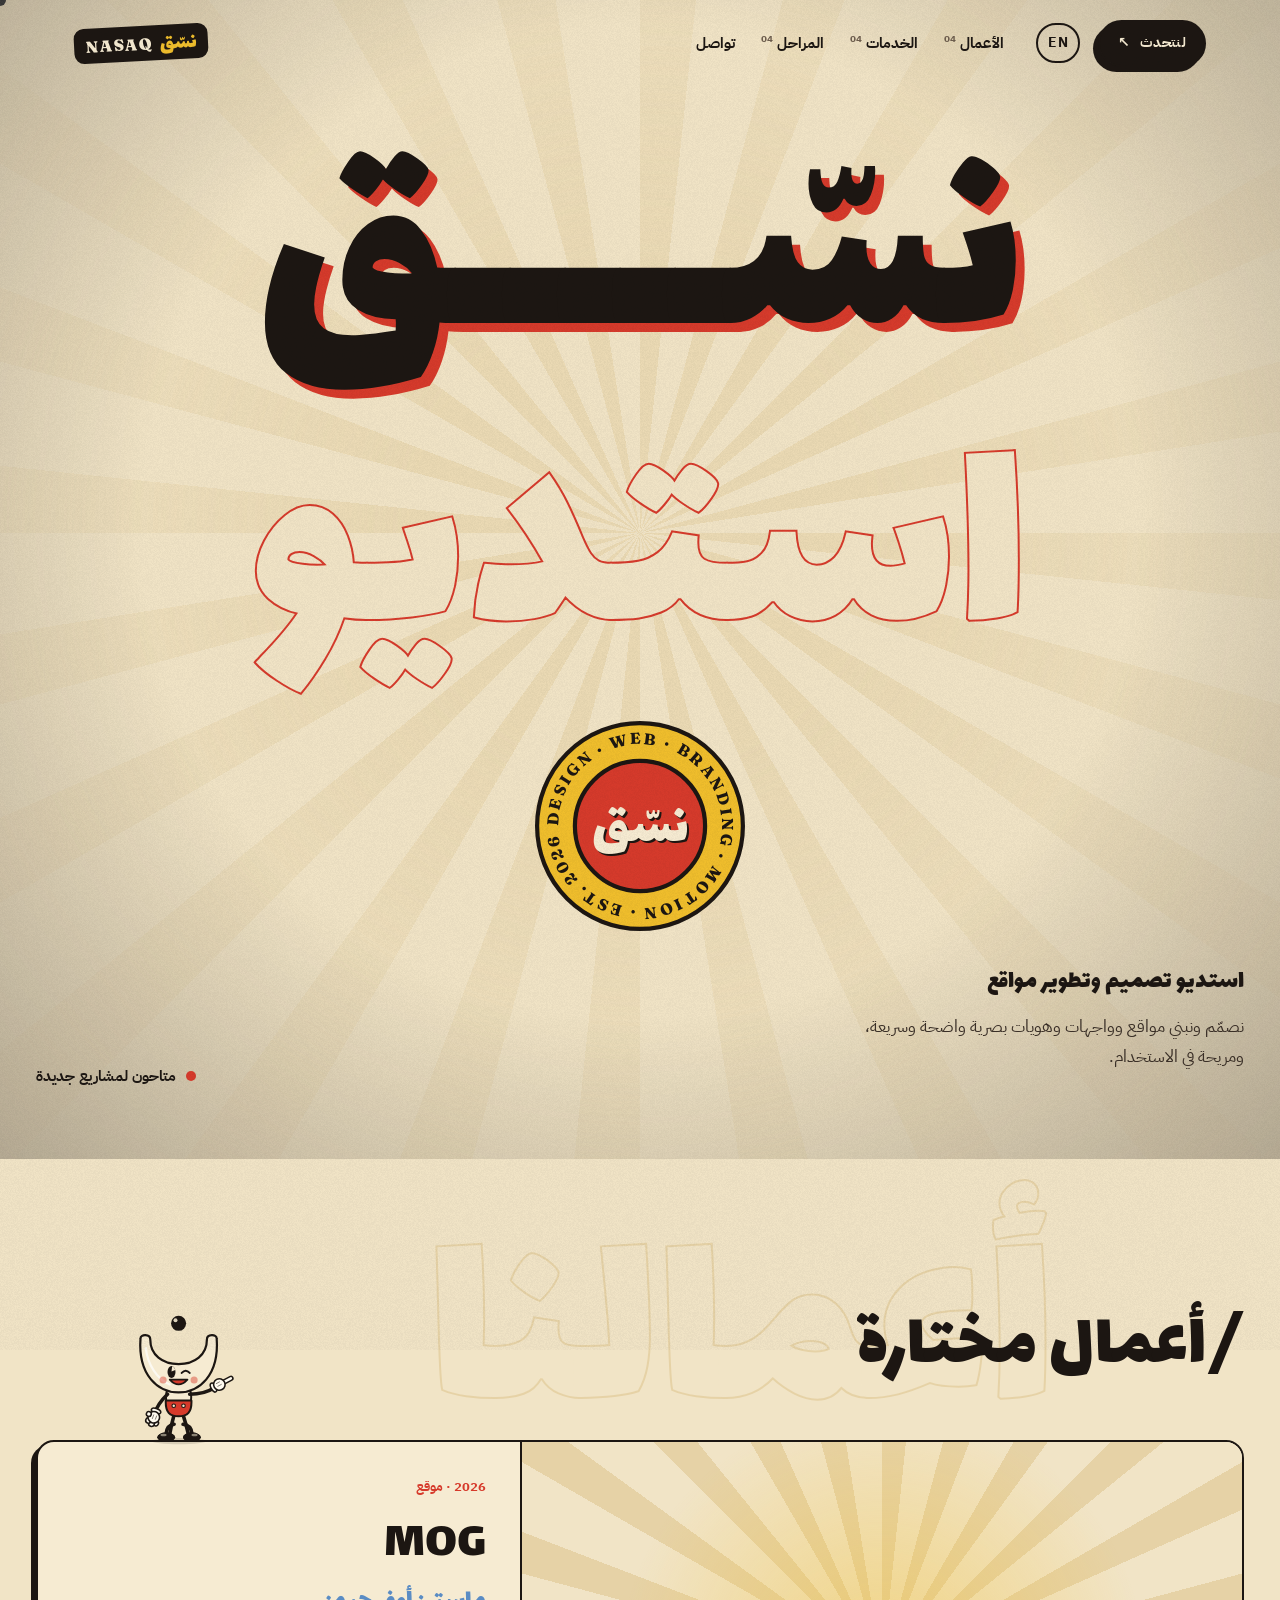
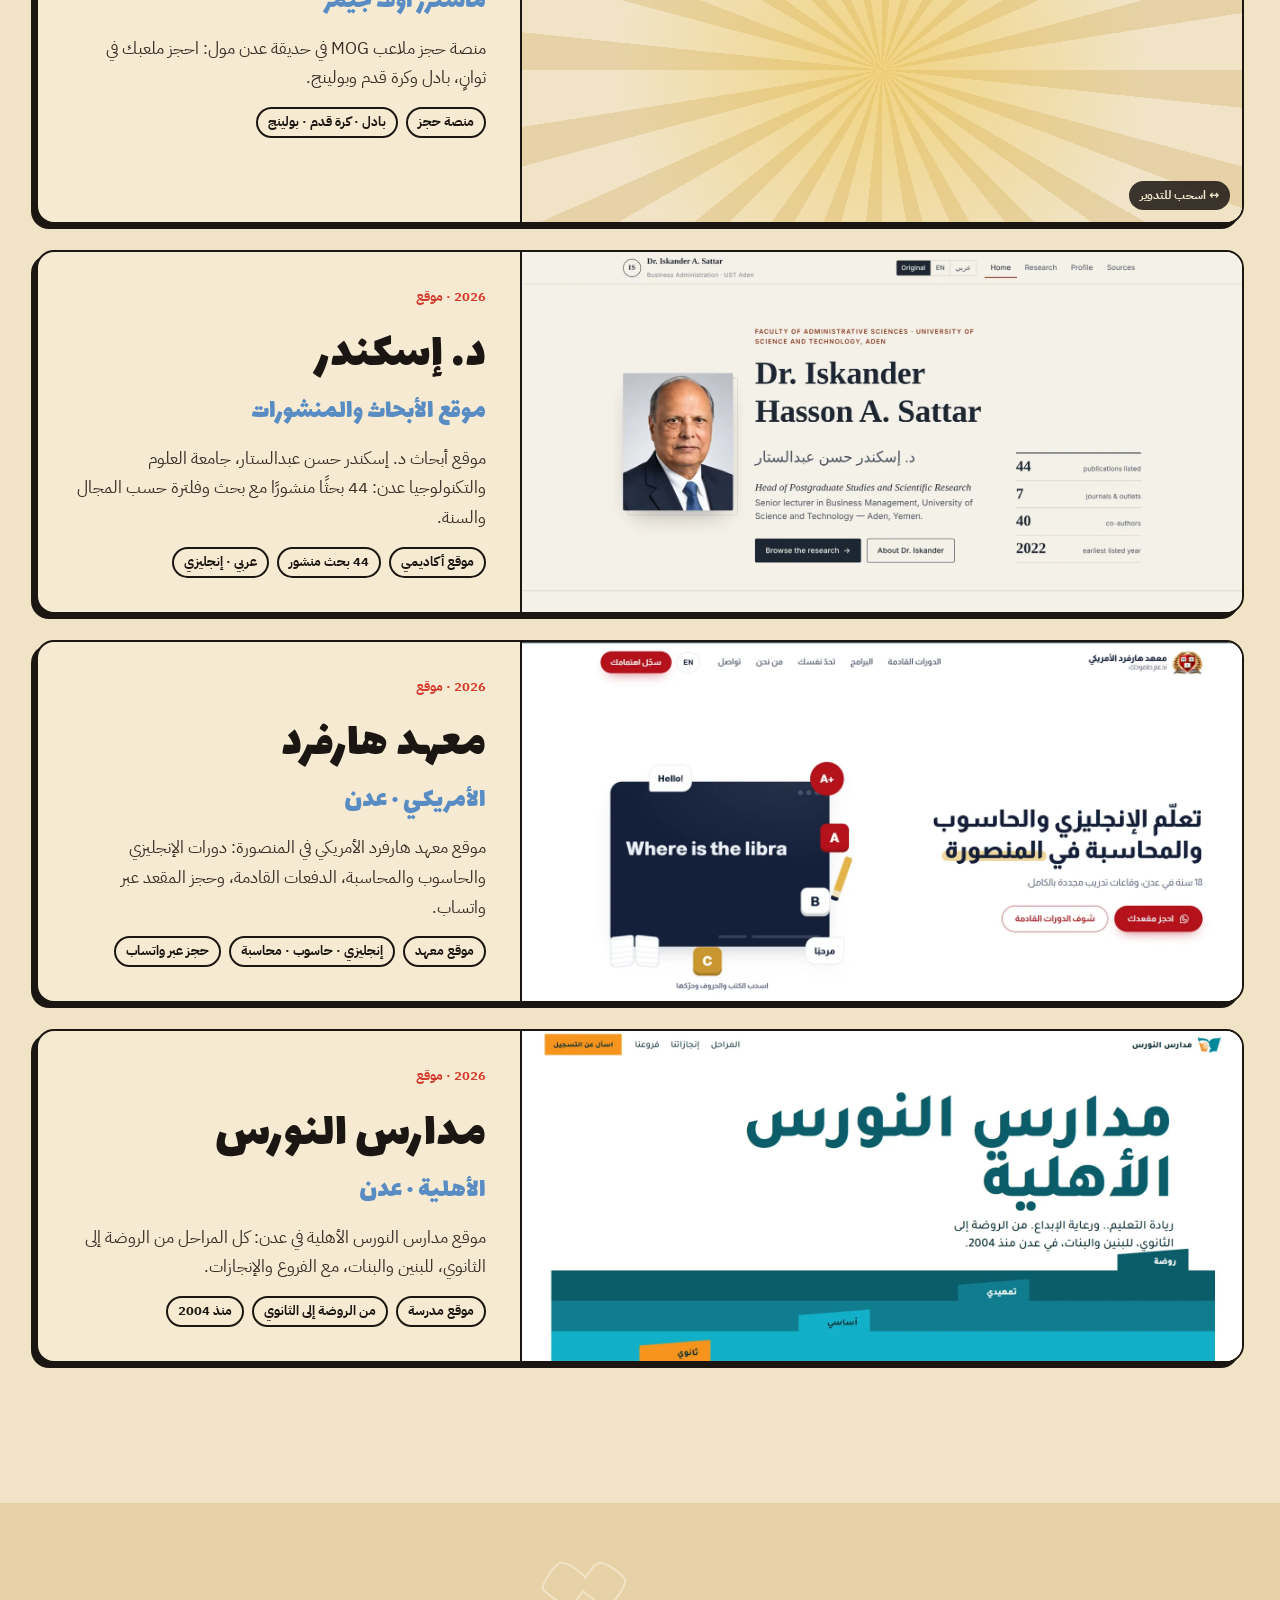
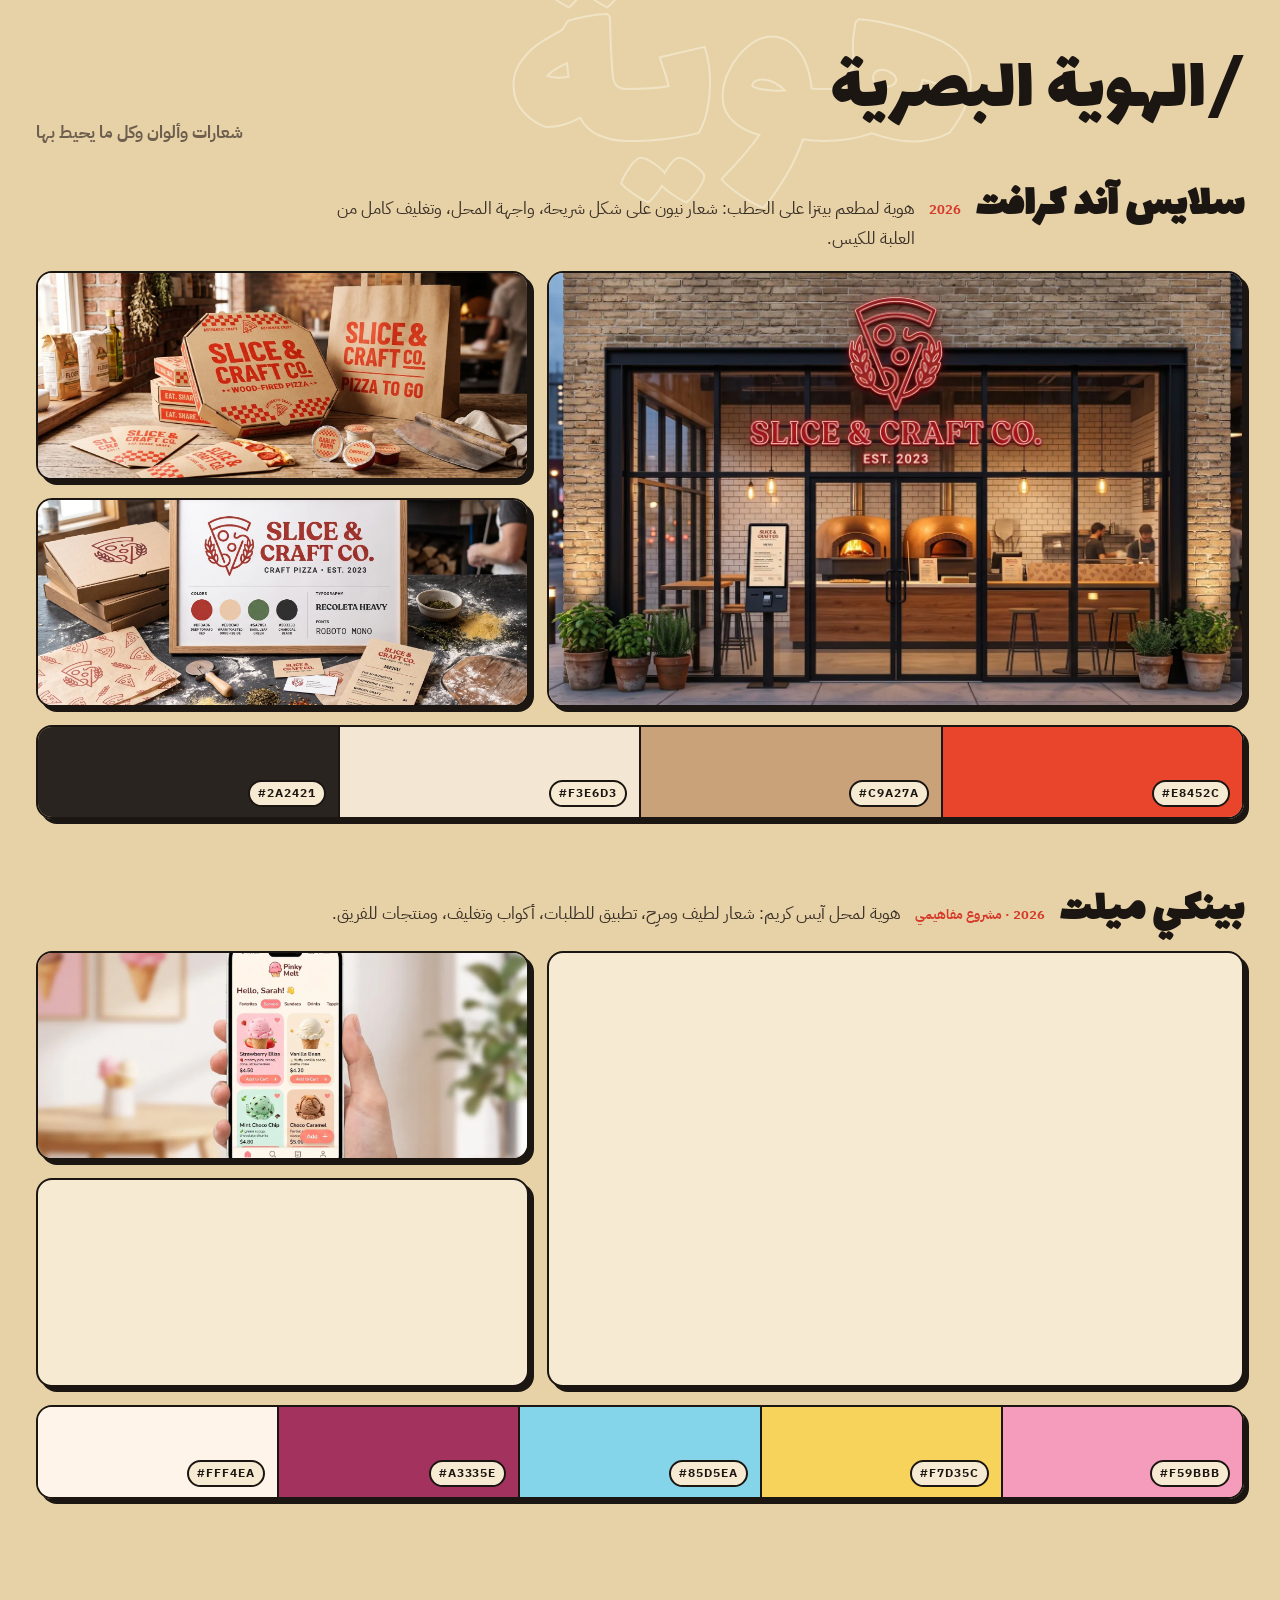
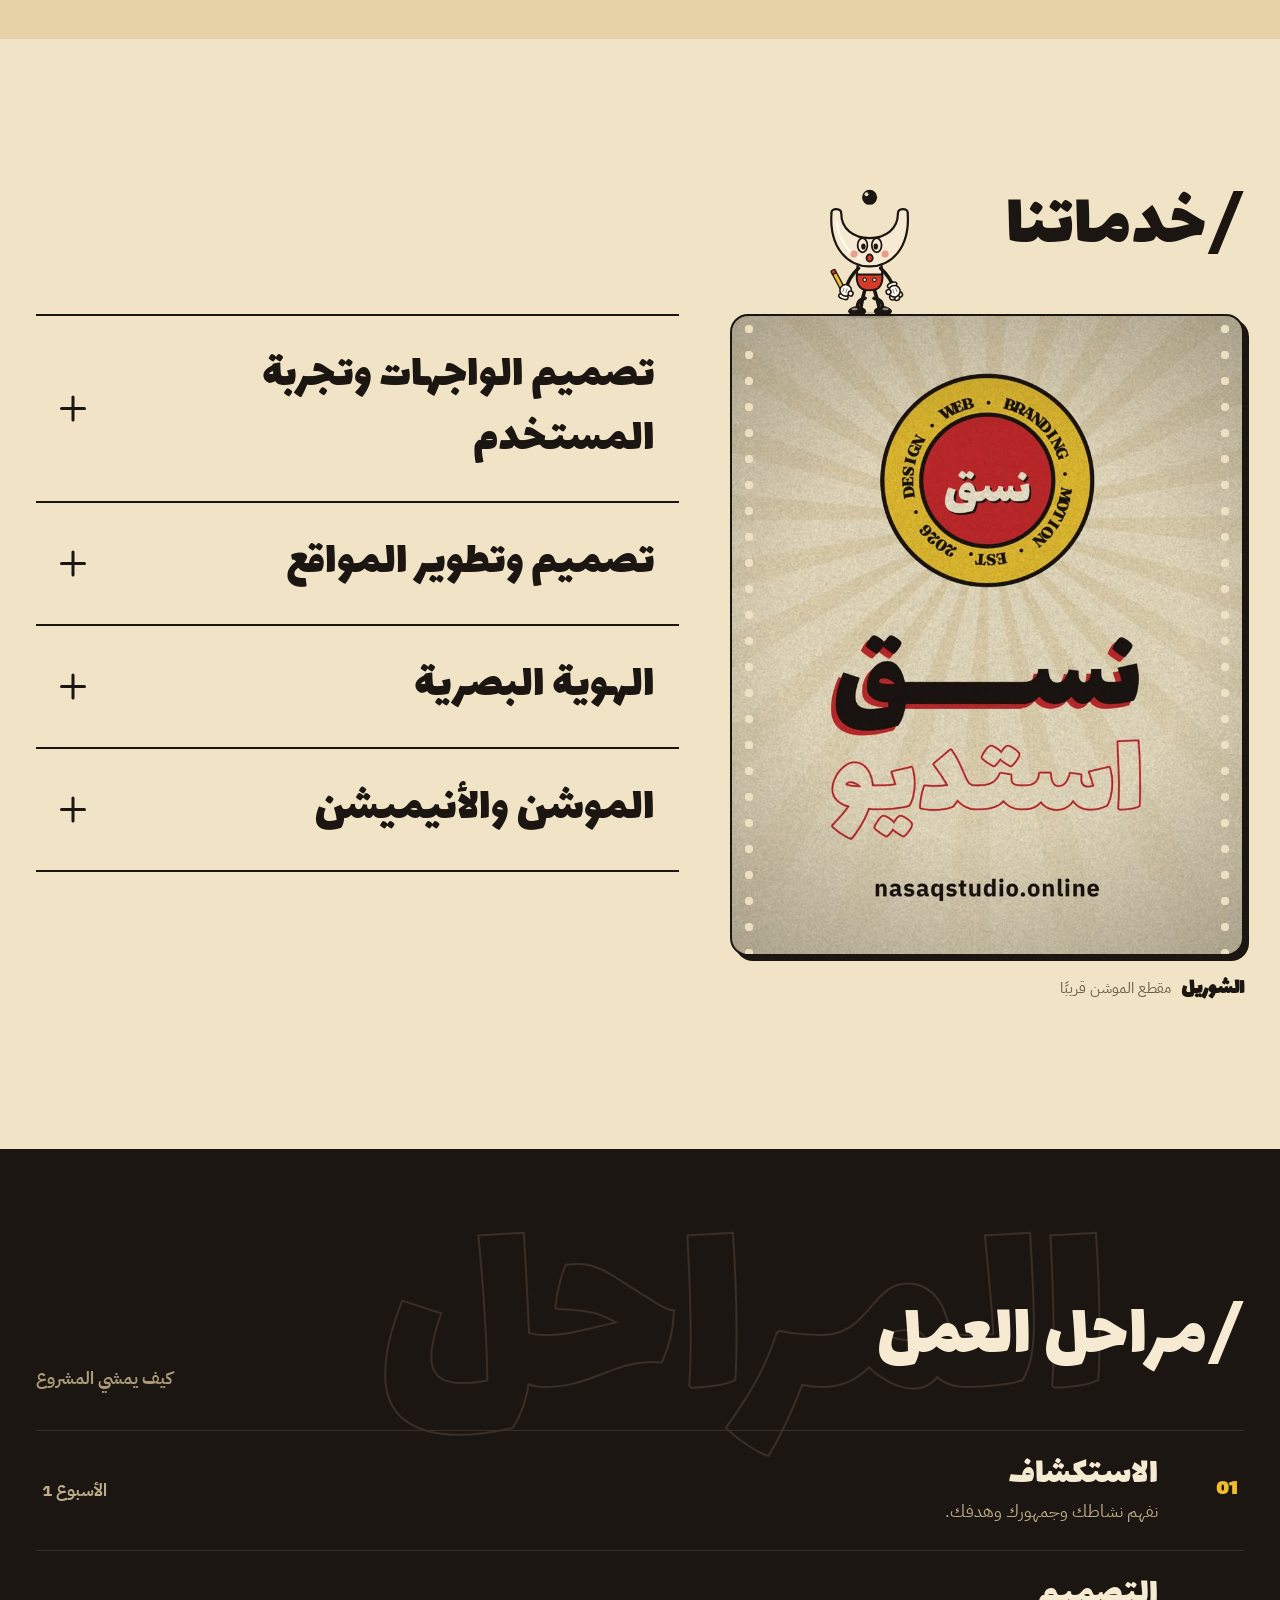
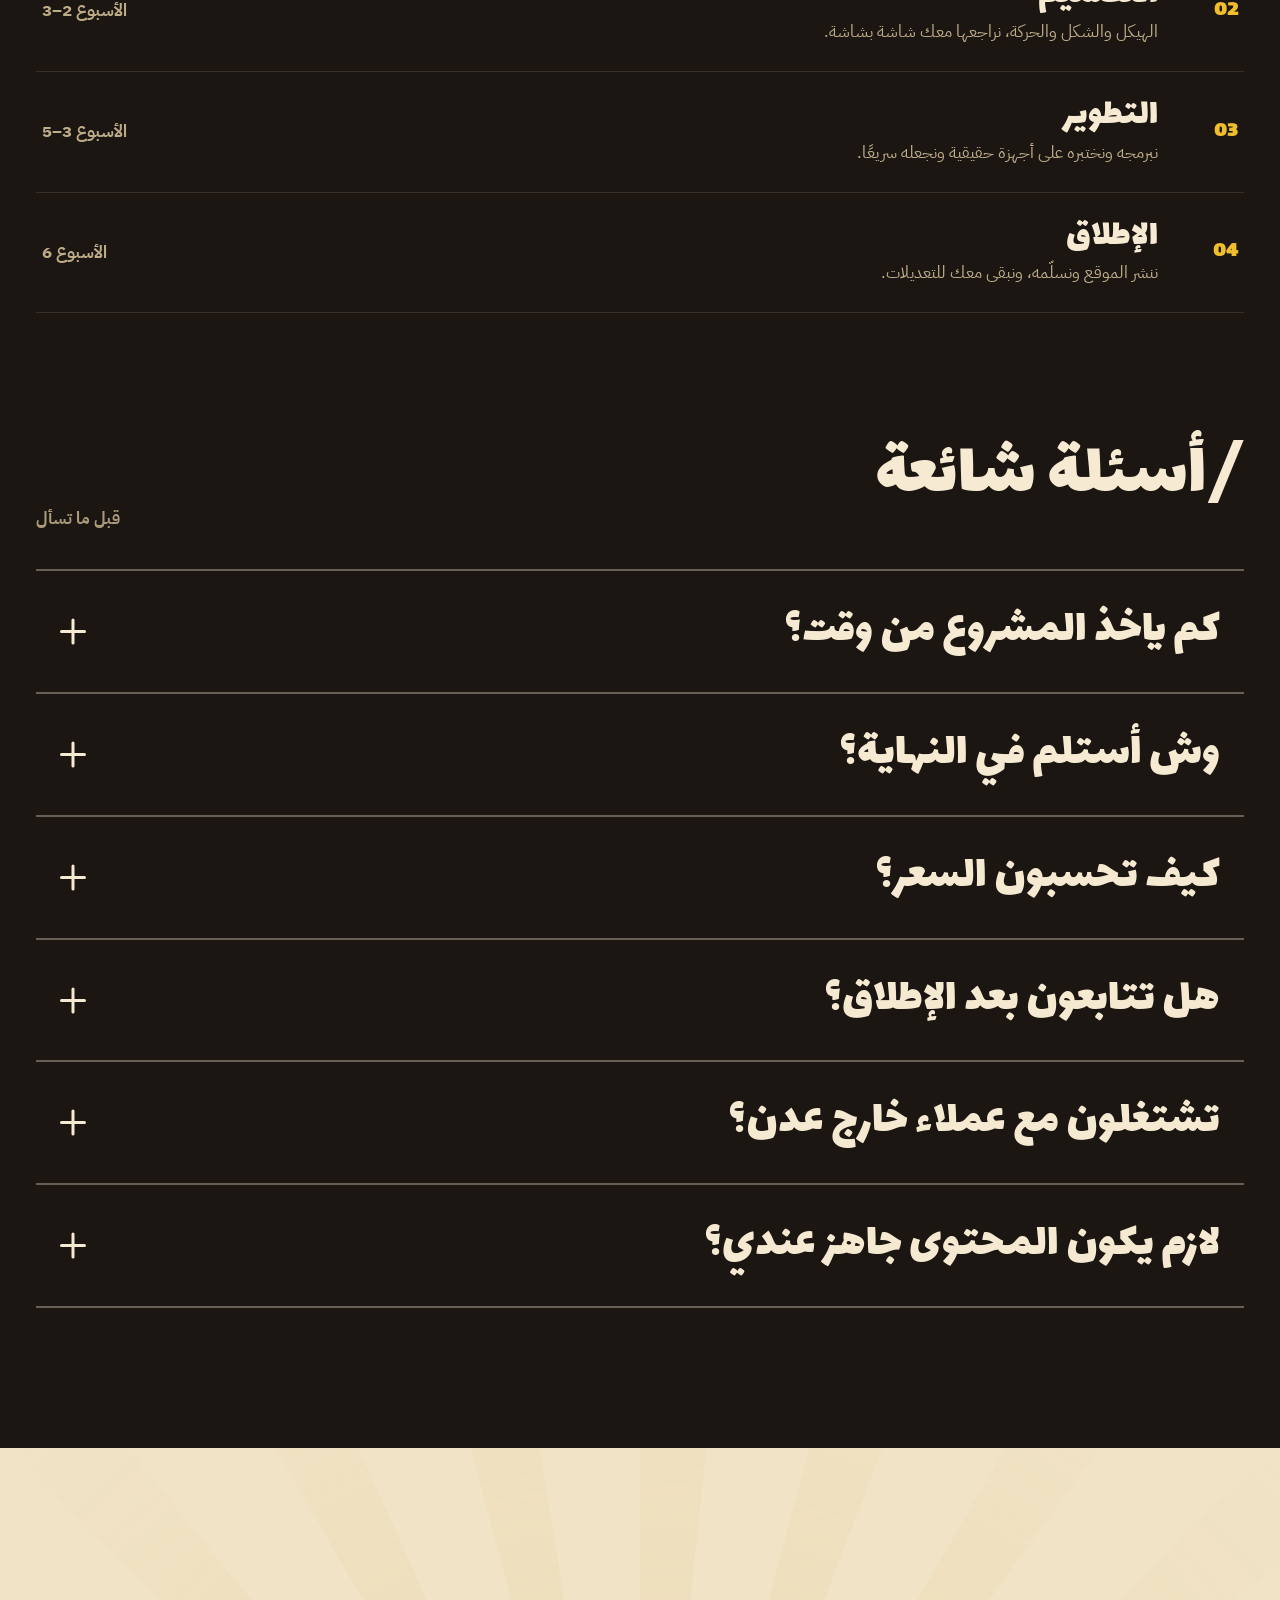
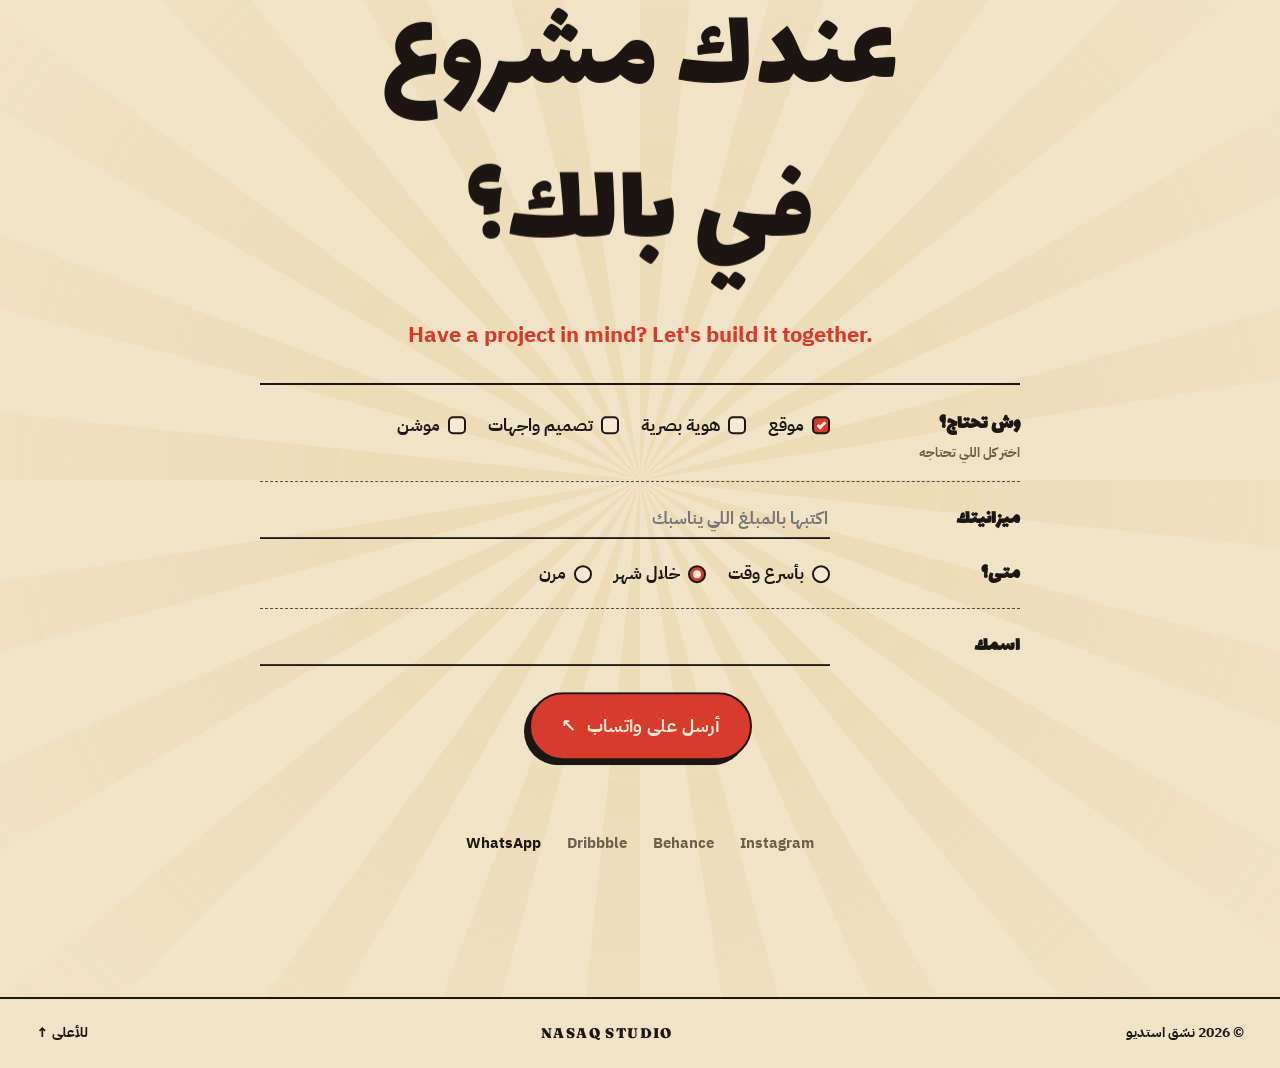
==== commit f7c47353: "MOG 3D model is back for everyone The slow-link rule treated every 3G phone as slow and skipped the " ====
--- a/index.html
+++ b/index.html
@@ -29,20 +29,19 @@
       document.head.appendChild(l);
     };
     if (d.lang === 'ar') {
-      add('preload', 'assets/fonts/ibm-plex-sans-arabic-700-arabic.woff2', 'font');
+      add('preload', 'assets/fonts/lalezar-400-arabic.woff2', 'font');
       add('stylesheet', 'assets/fonts/fonts-ar.css');
     } else {
       add('stylesheet', 'https://fonts.googleapis.com/css2?display=swap&family=Bricolage+Grotesque:opsz,wght@12..96,400;12..96,800' +
         '&family=Fraunces:opsz,wght,SOFT,WONK@9..144,800..900,0..100,0..1');
     }
-    // Slow or data-saving connections skip the 3D models and wait for a tap before playing video
+    // Very slow (2G) or Data Saver connections wait for a tap before playing video
     var c = navigator.connection || {};
-    if (c.saveData || /(^|-)2g|3g/.test(c.effectiveType || '') || (c.downlink && c.downlink < 1.5)) d.classList.add('is-slow');
+    if (c.saveData || /2g/.test(c.effectiveType || '')) d.classList.add('is-slow');
     d.classList.add('js-intro');
   })(document.documentElement);
 </script>
 <link rel="stylesheet" href="assets/style.css">
-<link rel="stylesheet" href="assets/theme-modern.css">
 <script type="application/ld+json">{"@context": "https://schema.org", "@type": "FAQPage", "inLanguage": "ar", "mainEntity": [{"@type": "Question", "name": "كم ياخذ المشروع من وقت؟", "acceptedAnswer": {"@type": "Answer", "text": "أغلب المواقع تاخذ حوالي ستة أسابيع من أول جلسة لين الإطلاق، والصفحة الواحدة أقل. وتستلم جدول زمني واضح قبل ما نبدأ."}}, {"@type": "Question", "name": "وش أستلم في النهاية؟", "acceptedAnswer": {"@type": "Answer", "text": "موقع شغّال على الدومين حقك، وملفات التصميم، والكود المصدري، ودليل مختصر تعدّل فيه المحتوى بنفسك."}}, {"@type": "Question", "name": "كيف تحسبون السعر؟", "acceptedAnswer": {"@type": "Answer", "text": "كل مشروع يتسعّر حسب حجمه. اكتب ميزانيتك في النموذج تحت ونقترح عليك اللي يناسبها. السعر ومراحل الدفع نتفق عليها قبل أي شغل."}}, {"@type": "Question", "name": "هل تتابعون بعد الإطلاق؟", "acceptedAnswer": {"@type": "Answer", "text": "أكيد. نبقى معك للإصلاحات والتعديلات بعد الإطلاق، لفترة نتفق عليها سوا."}}, {"@type": "Question", "name": "تشتغلون مع عملاء خارج عدن؟", "acceptedAnswer": {"@type": "Answer", "text": "نعم. نشتغل مع عملاء من أي مكان، عن طريق واتساب ومكالمات الفيديو."}}, {"@type": "Question", "name": "لازم يكون المحتوى جاهز عندي؟", "acceptedAnswer": {"@type": "Answer", "text": "لا. أرسل اللي عندك، ونساعدك في النصوص والصور."}}]}</script>
 </head>
 <body>
@@ -97,9 +96,6 @@
       </div>
     </div>
   </section>
-
-  <!-- Services ticker (modern theme) -->
-  <div class="marquee" aria-hidden="true"><div class="marquee-track"><span data-i18n="mq.web">Websites</span><b>✦</b><span data-i18n="mq.brand">Brand identity</span><b>✦</b><span data-i18n="mq.ui">UI design</span><b>✦</b><span data-i18n="mq.motion">Motion</span><b>✦</b><span data-i18n="mq.web">Websites</span><b>✦</b><span data-i18n="mq.brand">Brand identity</span><b>✦</b><span data-i18n="mq.ui">UI design</span><b>✦</b><span data-i18n="mq.motion">Motion</span><b>✦</b><span data-i18n="mq.web">Websites</span><b>✦</b><span data-i18n="mq.brand">Brand identity</span><b>✦</b><span data-i18n="mq.ui">UI design</span><b>✦</b><span data-i18n="mq.motion">Motion</span><b>✦</b><span data-i18n="mq.web">Websites</span><b>✦</b><span data-i18n="mq.brand">Brand identity</span><b>✦</b><span data-i18n="mq.ui">UI design</span><b>✦</b><span data-i18n="mq.motion">Motion</span><b>✦</b></div></div>
 
   <!-- WORK -->
   <section class="sec work" id="work">
--- a/assets/style.css
+++ b/assets/style.css
@@ -825,3 +825,8 @@
   border: var(--edge); background: var(--mustard); color: var(--ink); box-shadow: var(--shadow);
   font-size: 30px; cursor: pointer; display: grid; place-items: center; padding-inline-start: 6px;
 }
+
+/* 3D covers fade in over the drawn cover once the first frame is ready */
+.has-3d > canvas { opacity: 0; transition: opacity .8s var(--ease); z-index: 1; }
+.has-3d.is-3d-in > canvas { opacity: 1; }
+.has-3d > .spin-hint { z-index: 2; }
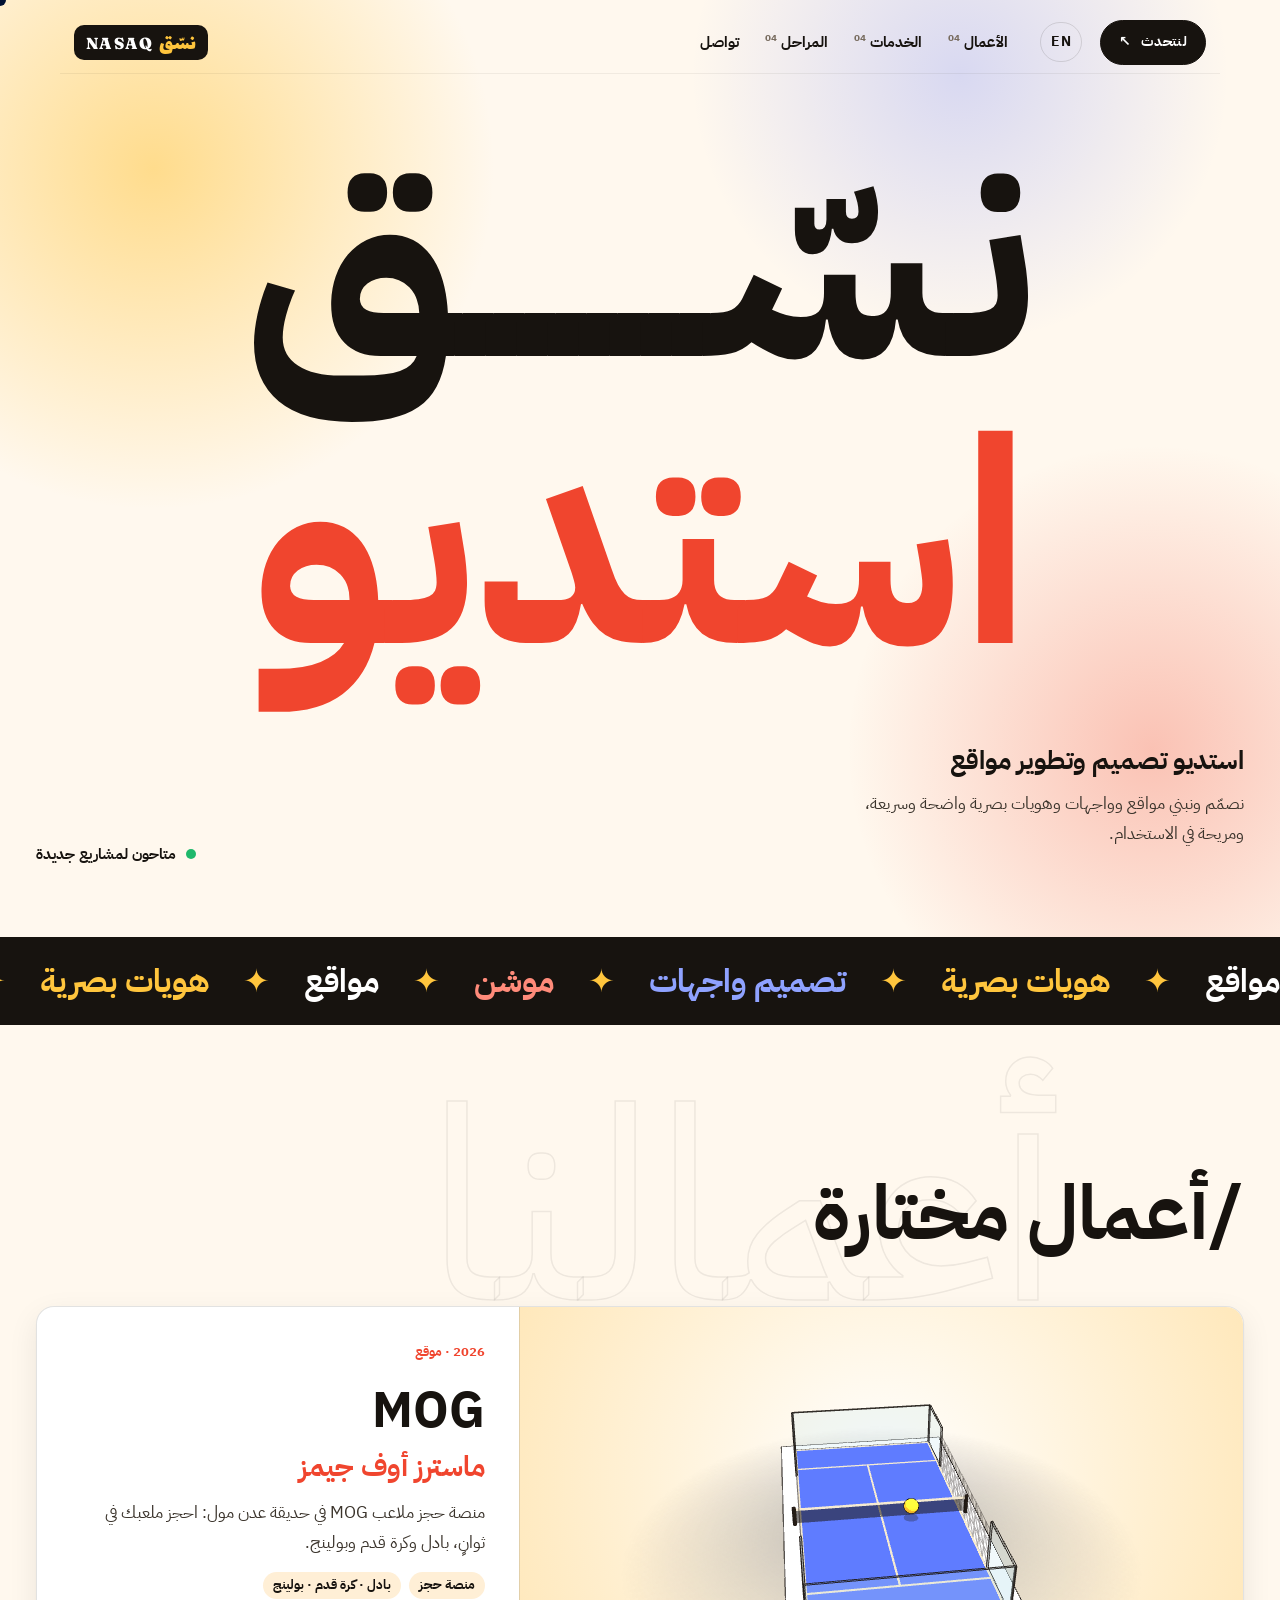
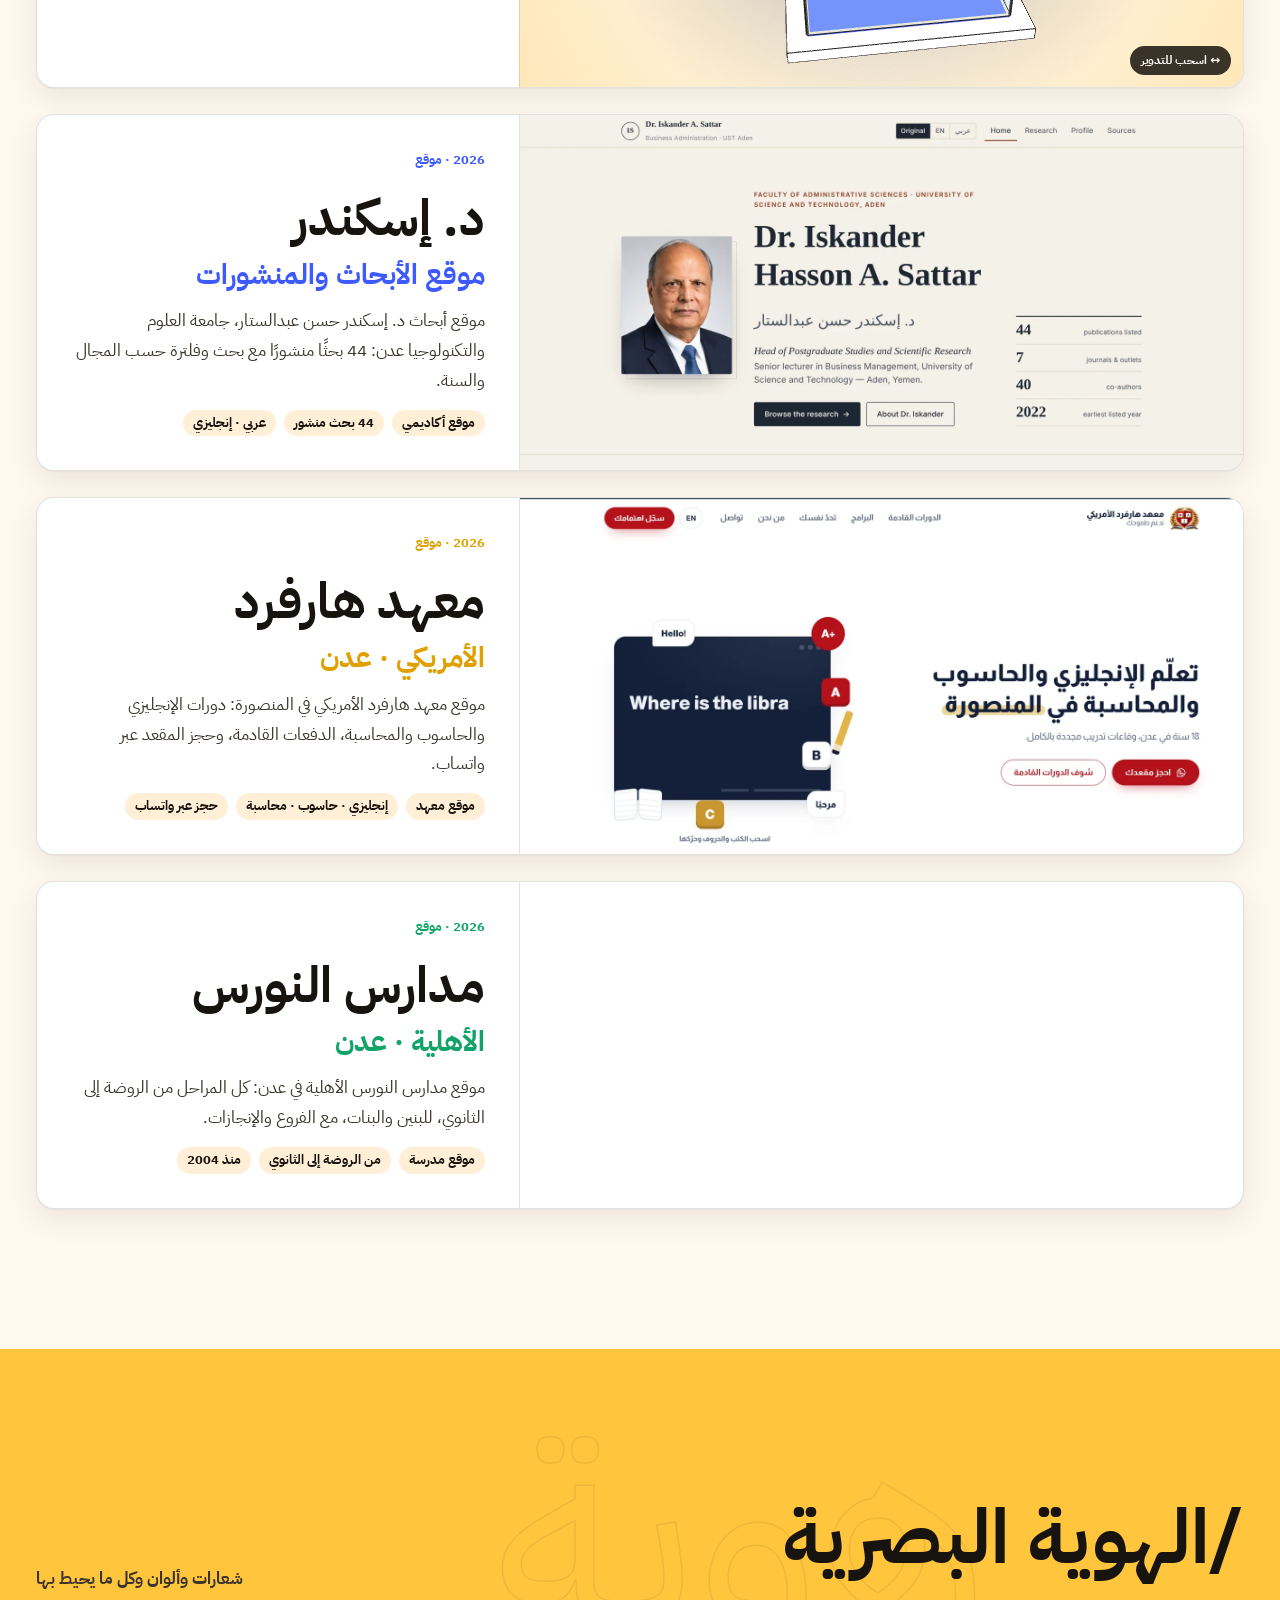
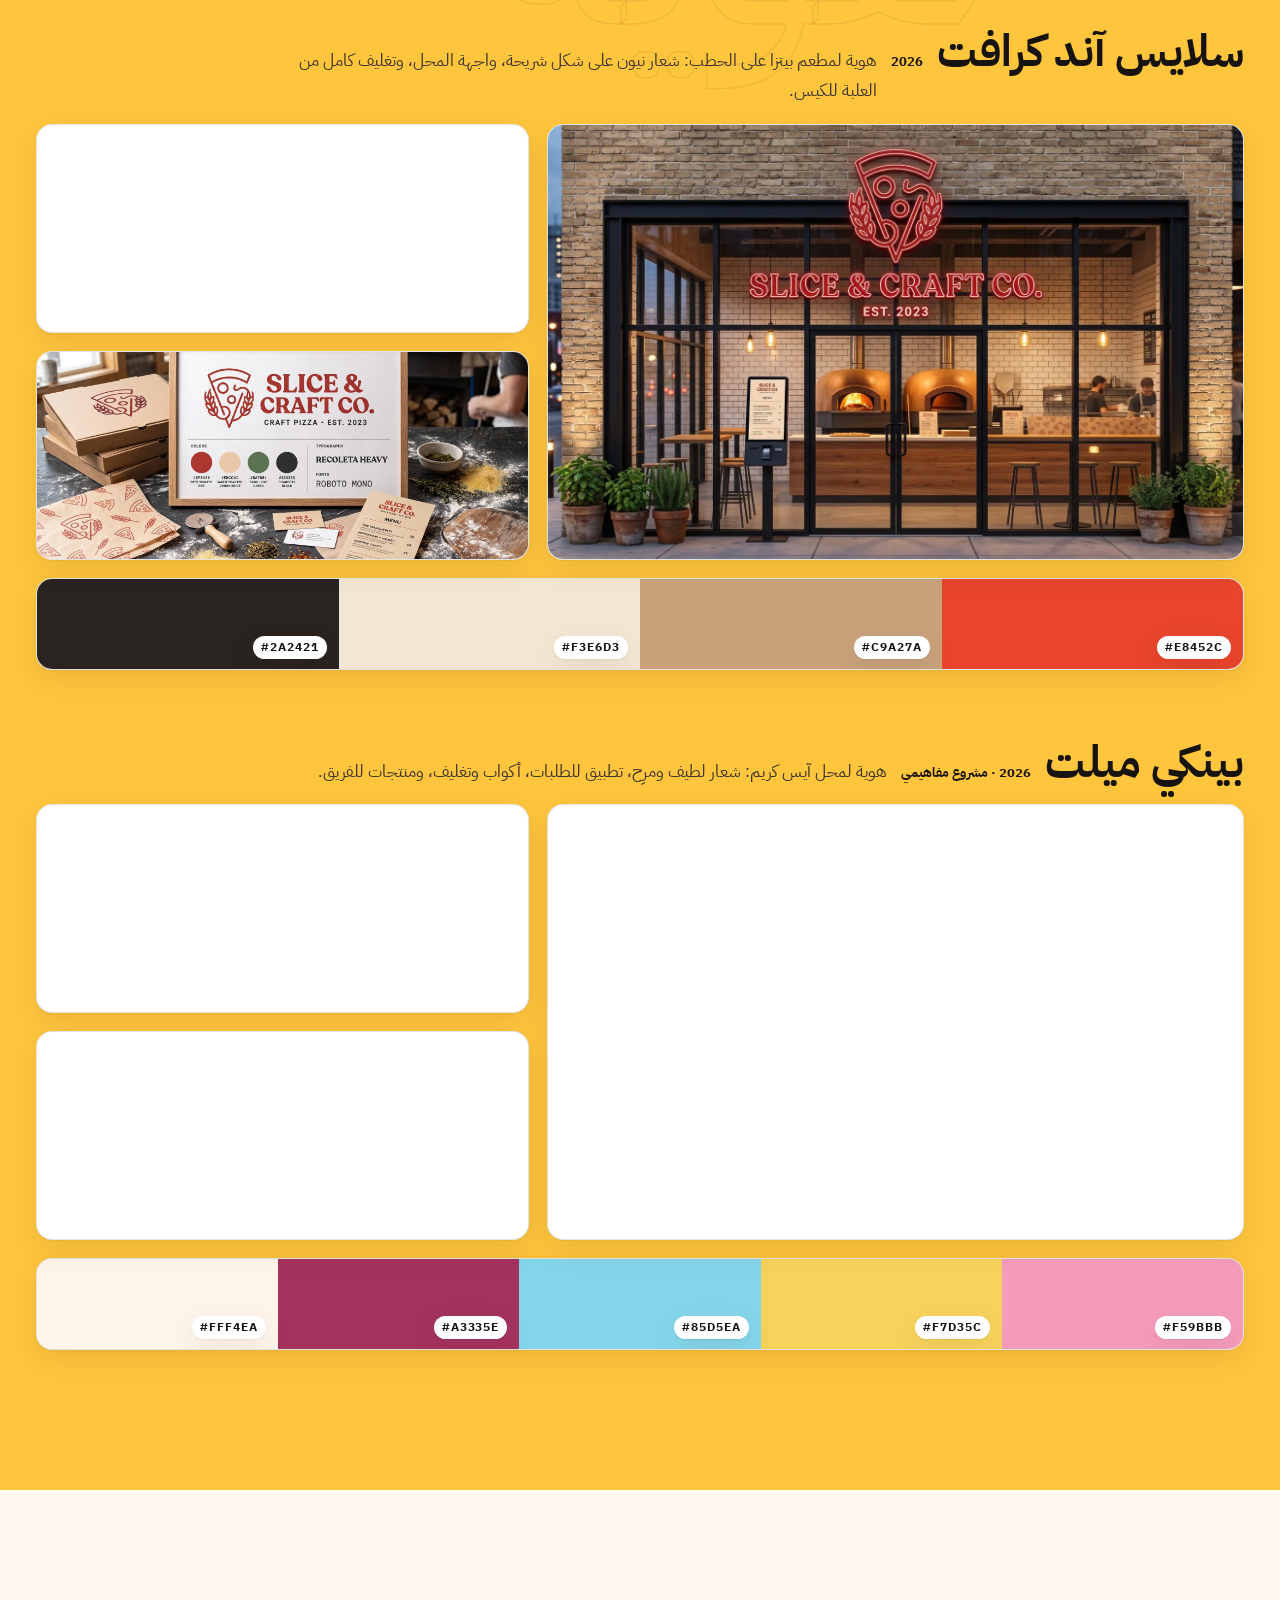
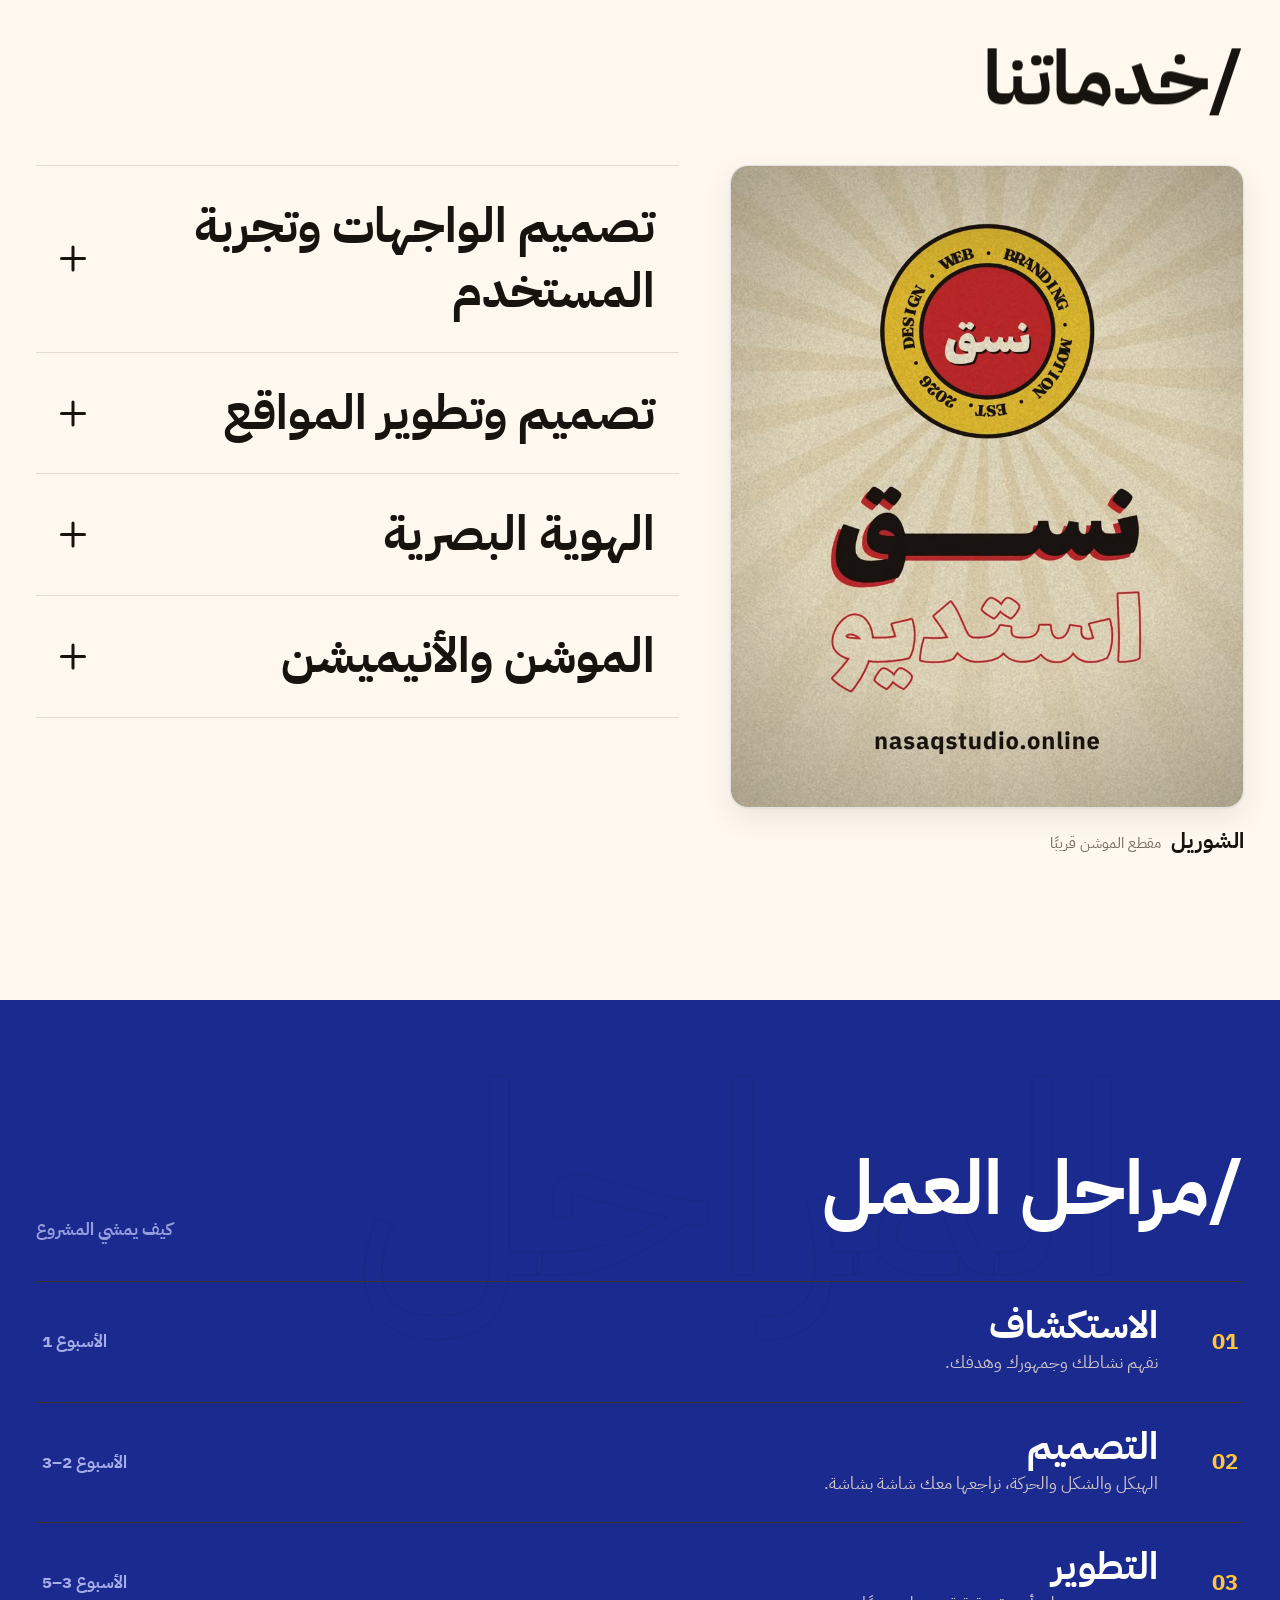
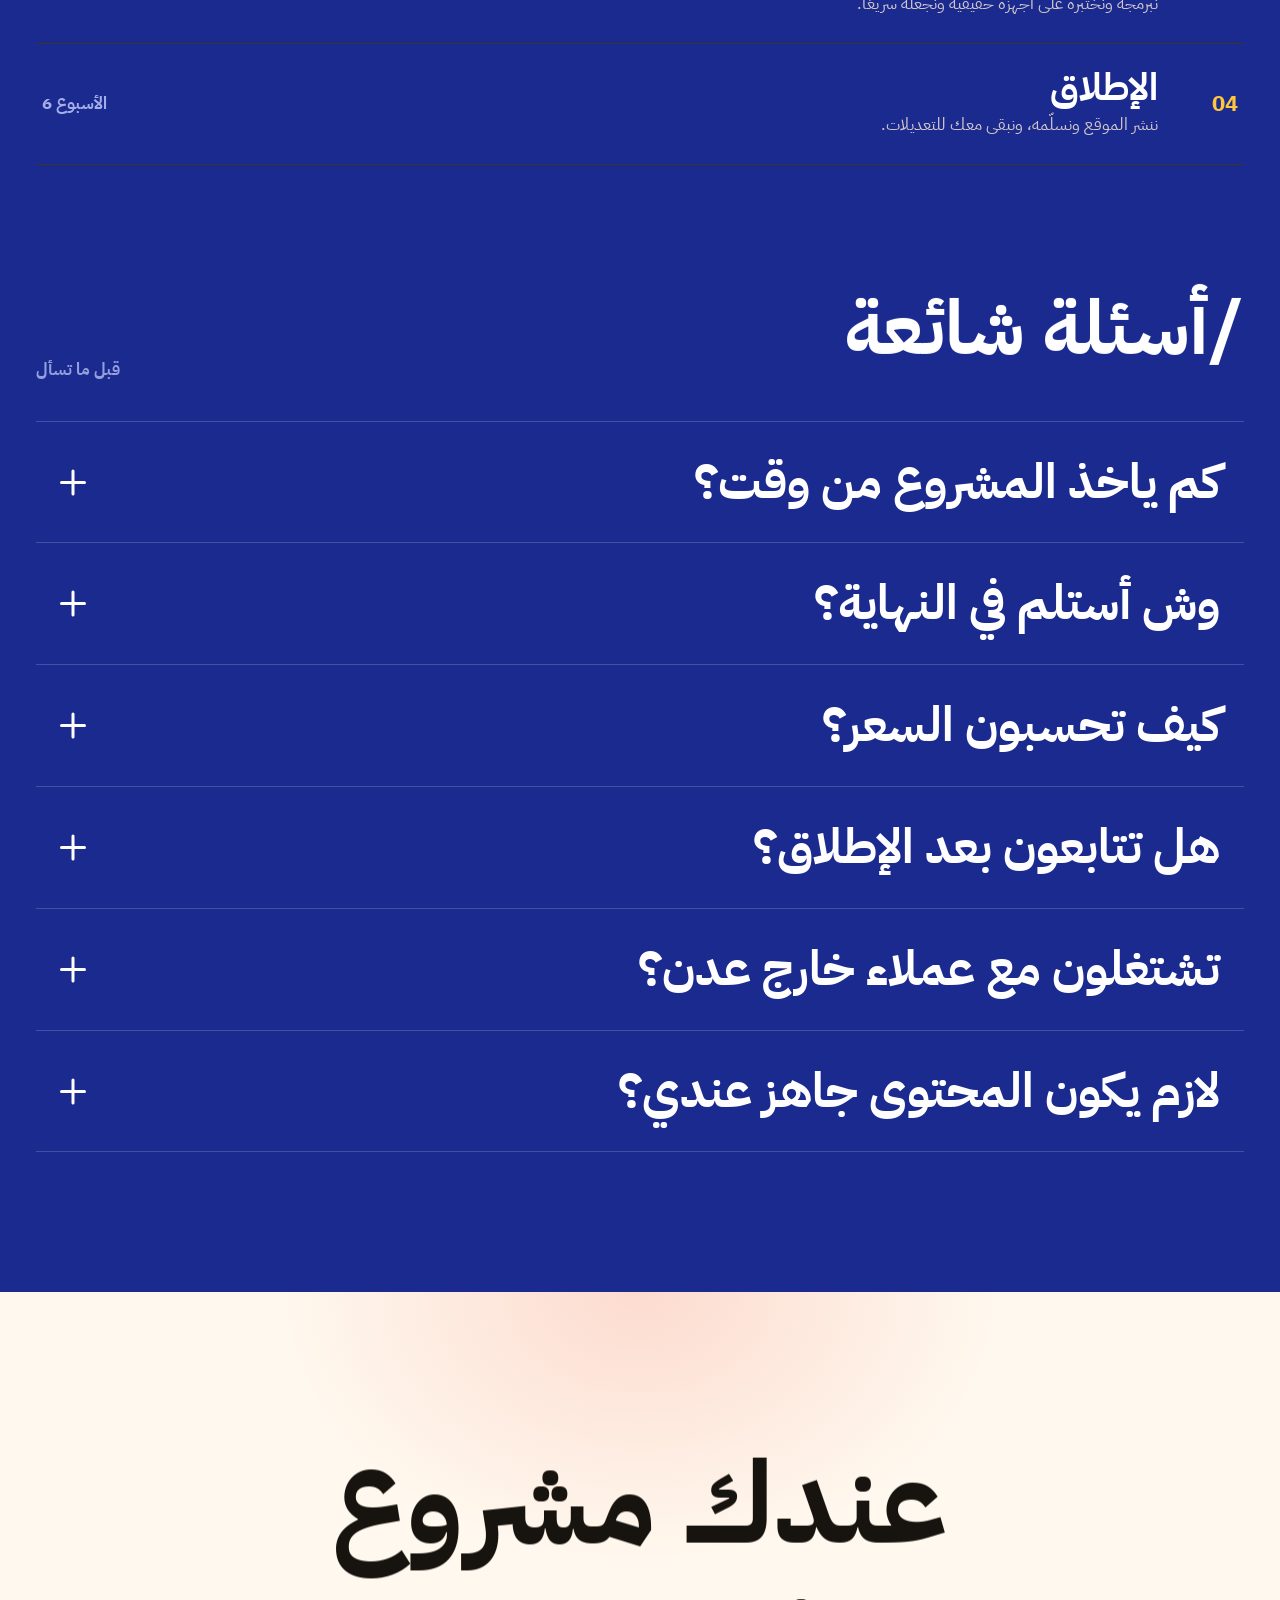
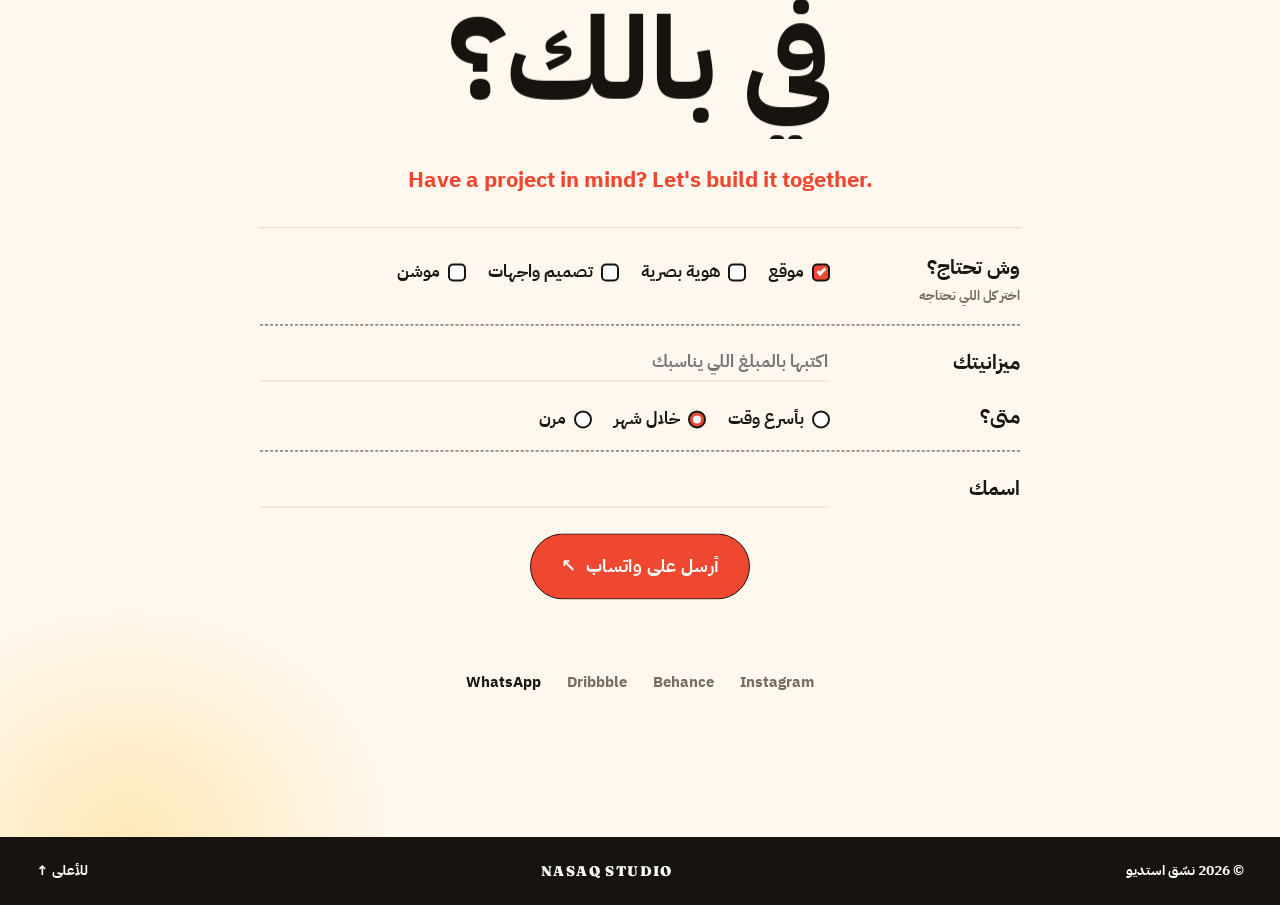
==== commit d58dd30a: "Merge branch 'main' into style-modern" ====
--- a/index.html
+++ b/index.html
@@ -29,7 +29,7 @@
       document.head.appendChild(l);
     };
     if (d.lang === 'ar') {
-      add('preload', 'assets/fonts/lalezar-400-arabic.woff2', 'font');
+      add('preload', 'assets/fonts/ibm-plex-sans-arabic-700-arabic.woff2', 'font');
       add('stylesheet', 'assets/fonts/fonts-ar.css');
     } else {
       add('stylesheet', 'https://fonts.googleapis.com/css2?display=swap&family=Bricolage+Grotesque:opsz,wght@12..96,400;12..96,800' +
@@ -42,6 +42,7 @@
   })(document.documentElement);
 </script>
 <link rel="stylesheet" href="assets/style.css">
+<link rel="stylesheet" href="assets/theme-modern.css">
 <script type="application/ld+json">{"@context": "https://schema.org", "@type": "FAQPage", "inLanguage": "ar", "mainEntity": [{"@type": "Question", "name": "كم ياخذ المشروع من وقت؟", "acceptedAnswer": {"@type": "Answer", "text": "أغلب المواقع تاخذ حوالي ستة أسابيع من أول جلسة لين الإطلاق، والصفحة الواحدة أقل. وتستلم جدول زمني واضح قبل ما نبدأ."}}, {"@type": "Question", "name": "وش أستلم في النهاية؟", "acceptedAnswer": {"@type": "Answer", "text": "موقع شغّال على الدومين حقك، وملفات التصميم، والكود المصدري، ودليل مختصر تعدّل فيه المحتوى بنفسك."}}, {"@type": "Question", "name": "كيف تحسبون السعر؟", "acceptedAnswer": {"@type": "Answer", "text": "كل مشروع يتسعّر حسب حجمه. اكتب ميزانيتك في النموذج تحت ونقترح عليك اللي يناسبها. السعر ومراحل الدفع نتفق عليها قبل أي شغل."}}, {"@type": "Question", "name": "هل تتابعون بعد الإطلاق؟", "acceptedAnswer": {"@type": "Answer", "text": "أكيد. نبقى معك للإصلاحات والتعديلات بعد الإطلاق، لفترة نتفق عليها سوا."}}, {"@type": "Question", "name": "تشتغلون مع عملاء خارج عدن؟", "acceptedAnswer": {"@type": "Answer", "text": "نعم. نشتغل مع عملاء من أي مكان، عن طريق واتساب ومكالمات الفيديو."}}, {"@type": "Question", "name": "لازم يكون المحتوى جاهز عندي؟", "acceptedAnswer": {"@type": "Answer", "text": "لا. أرسل اللي عندك، ونساعدك في النصوص والصور."}}]}</script>
 </head>
 <body>
@@ -96,6 +97,9 @@
       </div>
     </div>
   </section>
+
+  <!-- Services ticker (modern theme) -->
+  <div class="marquee" aria-hidden="true"><div class="marquee-track"><span data-i18n="mq.web">Websites</span><b>✦</b><span data-i18n="mq.brand">Brand identity</span><b>✦</b><span data-i18n="mq.ui">UI design</span><b>✦</b><span data-i18n="mq.motion">Motion</span><b>✦</b><span data-i18n="mq.web">Websites</span><b>✦</b><span data-i18n="mq.brand">Brand identity</span><b>✦</b><span data-i18n="mq.ui">UI design</span><b>✦</b><span data-i18n="mq.motion">Motion</span><b>✦</b><span data-i18n="mq.web">Websites</span><b>✦</b><span data-i18n="mq.brand">Brand identity</span><b>✦</b><span data-i18n="mq.ui">UI design</span><b>✦</b><span data-i18n="mq.motion">Motion</span><b>✦</b><span data-i18n="mq.web">Websites</span><b>✦</b><span data-i18n="mq.brand">Brand identity</span><b>✦</b><span data-i18n="mq.ui">UI design</span><b>✦</b><span data-i18n="mq.motion">Motion</span><b>✦</b></div></div>
 
   <!-- WORK -->
   <section class="sec work" id="work">
--- a/assets/theme-modern.css
+++ b/assets/theme-modern.css
@@ -0,0 +1,133 @@
+/* Nasaq Studio — "modern" theme, layered over style.css.
+   Same content and layout, a clean modern build with a lot of colour: warm white, the studio red,
+   sunny yellow and an electric blue, each section with its own colour moment.
+   Remove this file's <link> to get the 1930s theme back. */
+:root {
+  --paper: #FFF8EE;
+  --paper-2: #FFEFD6;
+  --cream: #FFFFFF;
+  --ink: #17130F;
+  --ink-2: #3B342C;
+  --muted: #776B5E;
+  --red: #F0452E;
+  --mustard: #FFC53D;
+  --blue: #3D5AFE;
+  --orange: #FF8A3D;
+  --edge: 1.5px solid rgba(23, 19, 15, .12);
+  --shadow: 0 1px 2px rgba(23, 19, 15, .05), 0 10px 30px rgba(23, 19, 15, .08);
+  --display: "Bricolage Grotesque", "Segoe UI", system-ui, sans-serif;
+}
+html[lang="ar"] { --display: "IBM Plex Sans Arabic", "Segoe UI", sans-serif; }
+
+/* Old print effects, iris and mascot are off */
+.grain, .rays, .rays-soft, .hero::after, .iris, .noon-seat, .seal { display: none !important; }
+html.js-intro .iris { visibility: hidden !important; }
+
+/* ---------- Type ---------- */
+.solid { text-shadow: none; color: var(--ink); }
+.outline, .p-title .outline, html[lang="ar"] .hero-title .outline { color: var(--red); -webkit-text-stroke: 0; paint-order: normal; }
+html[lang="ar"] :is(.hero-title, .sec-title, .cta-title, .p-title, .acc-name, .card-title, .row-main b, .hero-copy h2, .p-text h2, .ticket b, .cover-type b) { font-weight: 700; }
+html[lang="en"] :is(.hero-title, .sec-title, .cta-title, .p-title, .card-title, .acc-name) { font-variation-settings: normal; text-transform: none; letter-spacing: -.03em; }
+.hero-title { letter-spacing: -.02em; }
+.sec-title { position: relative; }
+.ghost, html[lang="ar"] .ghost { color: transparent; -webkit-text-stroke: 1.5px rgba(23, 19, 15, .07); }
+
+/* ---------- Hero: colour light behind the name ---------- */
+.hero {
+  background:
+    radial-gradient(38vmax 38vmax at 12% 18%, rgba(255, 197, 61, .55), transparent 70%),
+    radial-gradient(34vmax 34vmax at 90% 80%, rgba(240, 69, 46, .30), transparent 70%),
+    radial-gradient(30vmax 30vmax at 75% 8%, rgba(61, 90, 254, .20), transparent 70%),
+    var(--paper);
+}
+.hero-status i { background: #1FB86B; box-shadow: 0 0 0 0 rgba(31, 184, 107, .5); }
+
+/* Services ticker under the hero */
+.marquee { background: var(--ink); color: #fff; overflow: hidden; padding-block: 16px; border-block: 0; }
+.marquee-track { display: flex; width: max-content; gap: 34px; animation: marquee 26s linear infinite; font-family: var(--display); font-weight: 700; font-size: clamp(20px, 3vw, 32px); white-space: nowrap; }
+.marquee-track b { color: var(--mustard); font-weight: 400; }
+.marquee-track span:nth-of-type(4n+2) { color: var(--mustard); }
+.marquee-track span:nth-of-type(4n+3) { color: #8FA2FF; }
+.marquee-track span:nth-of-type(4n) { color: #FF8B7A; }
+@keyframes marquee { to { transform: translateX(-50%); } }
+[dir="rtl"] .marquee-track { animation-name: marquee-rtl; }
+@keyframes marquee-rtl { to { transform: translateX(50%); } }
+@media (prefers-reduced-motion: reduce) { .marquee-track { animation: none; } }
+
+/* ---------- Header ---------- */
+.nav-in { box-shadow: 0 1px 0 rgba(23, 19, 15, .06); }
+.logo, .logo-chip { transform: none !important; }
+.logo-ar { color: var(--mustard); }
+
+/* ---------- Buttons ---------- */
+.btn, [dir="rtl"] .btn { box-shadow: none; border: 1.5px solid var(--ink); }
+.btn:hover, [dir="rtl"] .btn:hover { transform: translateY(-2px); box-shadow: 0 10px 24px rgba(23, 19, 15, .16); }
+.btn:active, [dir="rtl"] .btn:active { transform: none; box-shadow: none; }
+.btn-red { background: var(--red); color: #fff; border-color: var(--red); }
+.btn-red:hover { background: var(--ink); border-color: var(--ink); }
+.btn-ink:hover { background: var(--blue); border-color: var(--blue); }
+.nav-in > .btn { box-shadow: none; }
+.lang-btn { box-shadow: none; border-width: 1.5px; }
+.lang-btn:hover { color: var(--mustard); }
+a.pill:hover { box-shadow: none; transform: none; background: var(--mustard); }
+
+/* ---------- Work: white cards, a colour per card ---------- */
+.card, [dir="rtl"] .card, .p-cover, [dir="rtl"] .p-cover, .frame, .swatches, .reel-screen, .p-gallery img {
+  border: var(--edge); box-shadow: var(--shadow); background: var(--cream);
+}
+.card { --c: var(--red); }
+.card:nth-child(4n+2) { --c: var(--blue); }
+.card:nth-child(4n+3) { --c: #E0A100; }
+.card:nth-child(4n) { --c: #12A36A; }
+.card:hover, [dir="rtl"] .card:hover { transform: translateY(-6px); border-color: var(--c); box-shadow: 0 2px 4px rgba(23, 19, 15, .05), 0 22px 44px rgba(23, 19, 15, .12); }
+.card-kicker { color: var(--c); }
+.card-title span { color: var(--c); }
+.card-media { border-inline-end: var(--edge); }
+.card-go { background: var(--c); color: #fff; border: 0; }
+.card:hover .card-go, [dir="rtl"] .card:hover .card-go { background: var(--ink); color: #fff; }
+.tags li { border: 0; background: var(--paper-2); }
+.cover-type, [dir="rtl"] .cover-type { box-shadow: var(--shadow); transform: none; border: var(--edge); }
+.card-media.has-3d, .p-cover.has-3d { background: radial-gradient(circle at 50% 45%, #FFFFFF, #FFE7B8); }
+.reel-screen::before, .reel-screen::after { display: none; }
+
+/* ---------- Brand identity: a yellow section ---------- */
+.brands { background: var(--mustard); }
+.brands .ghost { -webkit-text-stroke-color: rgba(23, 19, 15, .10); }
+.brands .sec-note, .brands .board-head p { color: var(--ink-2); }
+.brands .card-kicker { color: var(--ink); }
+
+/* ---------- Services: accordion opens in blue ---------- */
+.acc-item { transition: background .4s var(--ease), color .4s var(--ease); }
+.acc-item.is-open { background: var(--blue); color: #fff; box-shadow: 0 16px 36px rgba(61, 90, 254, .28); }
+.acc-head:hover .acc-name { color: var(--red); }
+.is-open .acc-head:hover .acc-name { color: #fff; }
+.ticket, .is-open .ticket { transform: none; box-shadow: none; border: 0; }
+
+/* ---------- Process: deep blue, yellow numbers ---------- */
+.process { background: #1B2A8F; color: #fff; }
+.process .ghost, .ghost-dark { -webkit-text-stroke-color: rgba(255, 255, 255, .08); color: transparent; }
+.process .sec-note { color: #C8D0FF; }
+.row-n { color: var(--mustard); }
+.row-when { color: #C8D0FF; }
+.follower span { background: var(--mustard); color: var(--ink); border: 0; box-shadow: 0 12px 30px rgba(0, 0, 0, .25); rotate: -3deg; border-radius: 999px; width: auto; height: auto; padding: 14px 24px; font-size: 20px; }
+.faq-list, .faq-list .acc-item { border-color: rgba(255, 255, 255, .18); }
+.faq-list .acc-item.is-open { background: #fff; color: var(--ink); box-shadow: 0 16px 36px rgba(0, 0, 0, .2); }
+.faq-list .acc-item.is-open .acc-head:hover .acc-name { color: var(--red); }
+
+/* ---------- Contact: warm red light ---------- */
+.contact { background:
+    radial-gradient(40vmax 30vmax at 50% 0%, rgba(240, 69, 46, .16), transparent 70%),
+    radial-gradient(30vmax 26vmax at 10% 100%, rgba(255, 197, 61, .30), transparent 70%),
+    var(--paper); }
+.cta-title { color: var(--ink); }
+.opts input:checked { background: var(--red); }
+
+/* ---------- Footer ---------- */
+.foot { background: var(--ink); color: #fff; border-top: 0; }
+.foot a { color: #fff; }
+
+/* Cursor, swatches, slow-link play button */
+.cursor.is-label span { background: var(--red); border: 0; }
+.swatches li + li { border-inline-start: 0; }
+.swatches span { border: 0; box-shadow: var(--shadow); }
+.reel-play { background: var(--mustard); border: 0; box-shadow: var(--shadow); }
